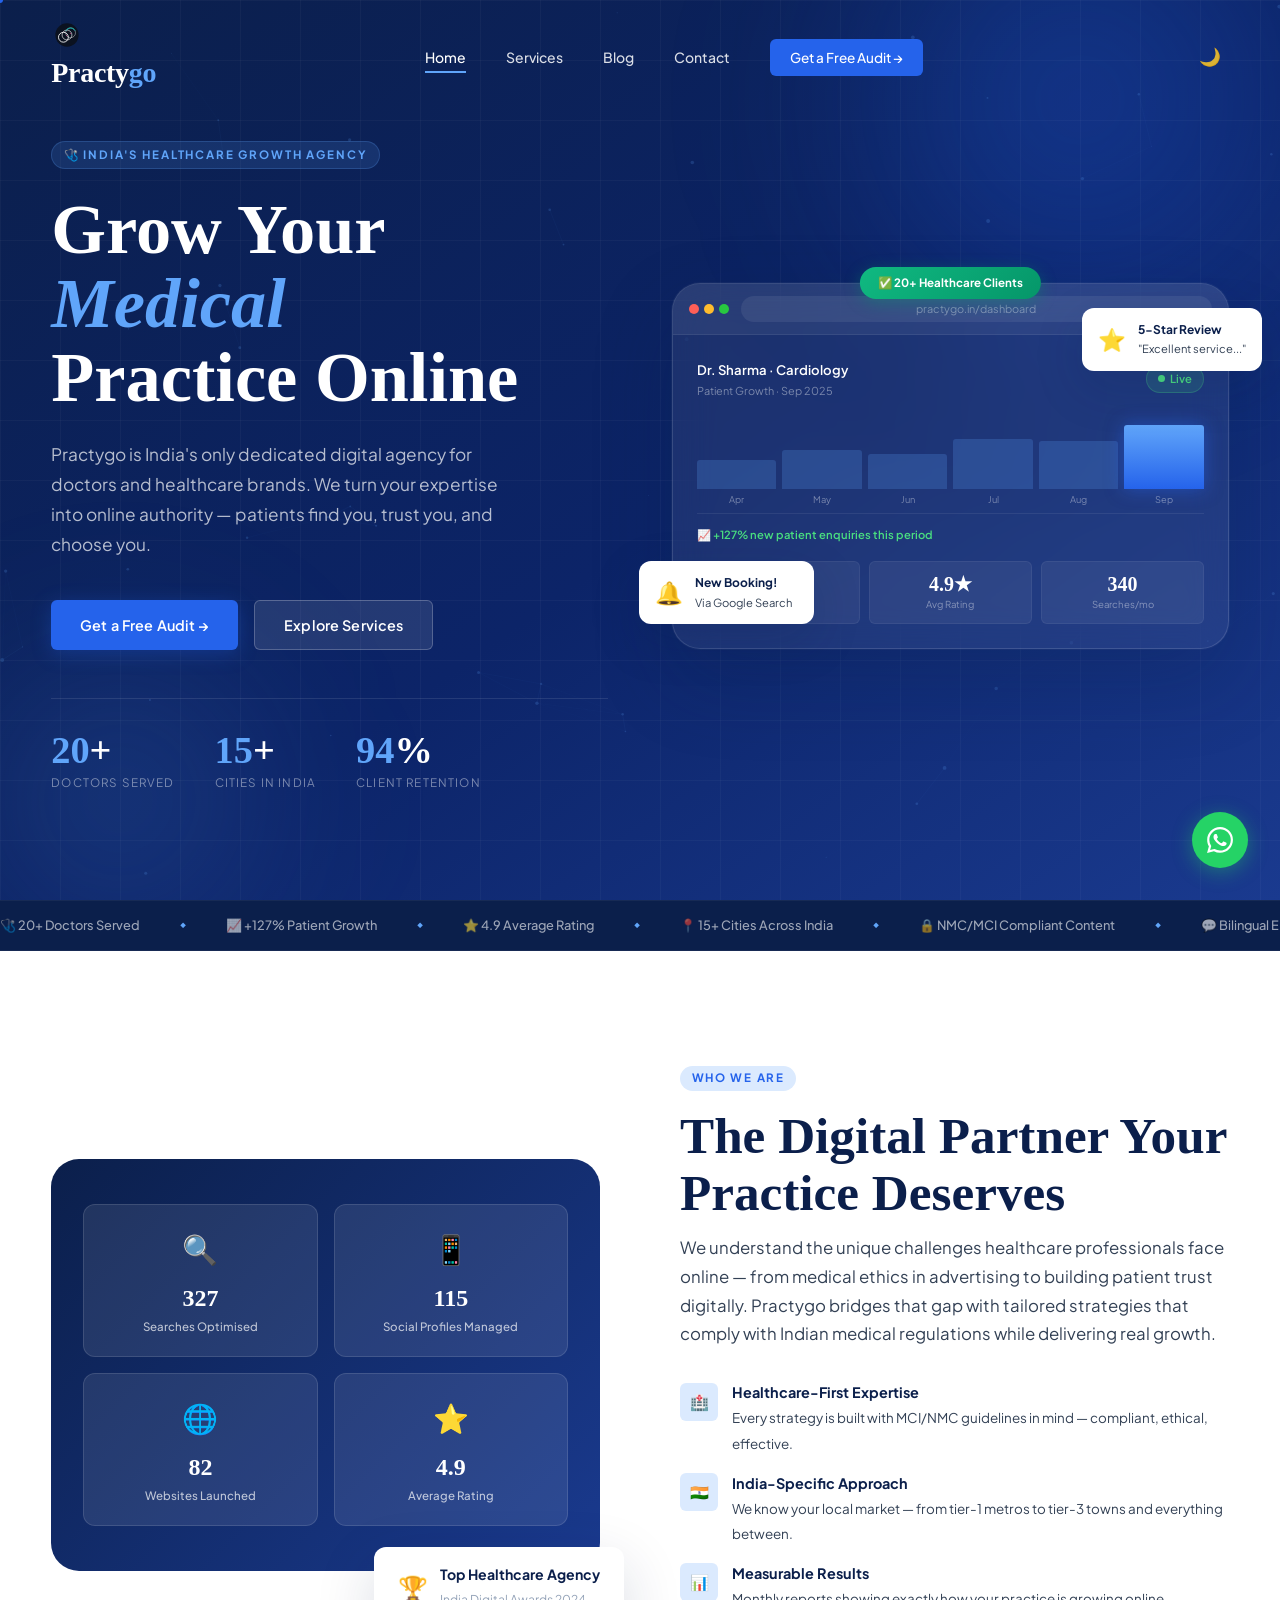
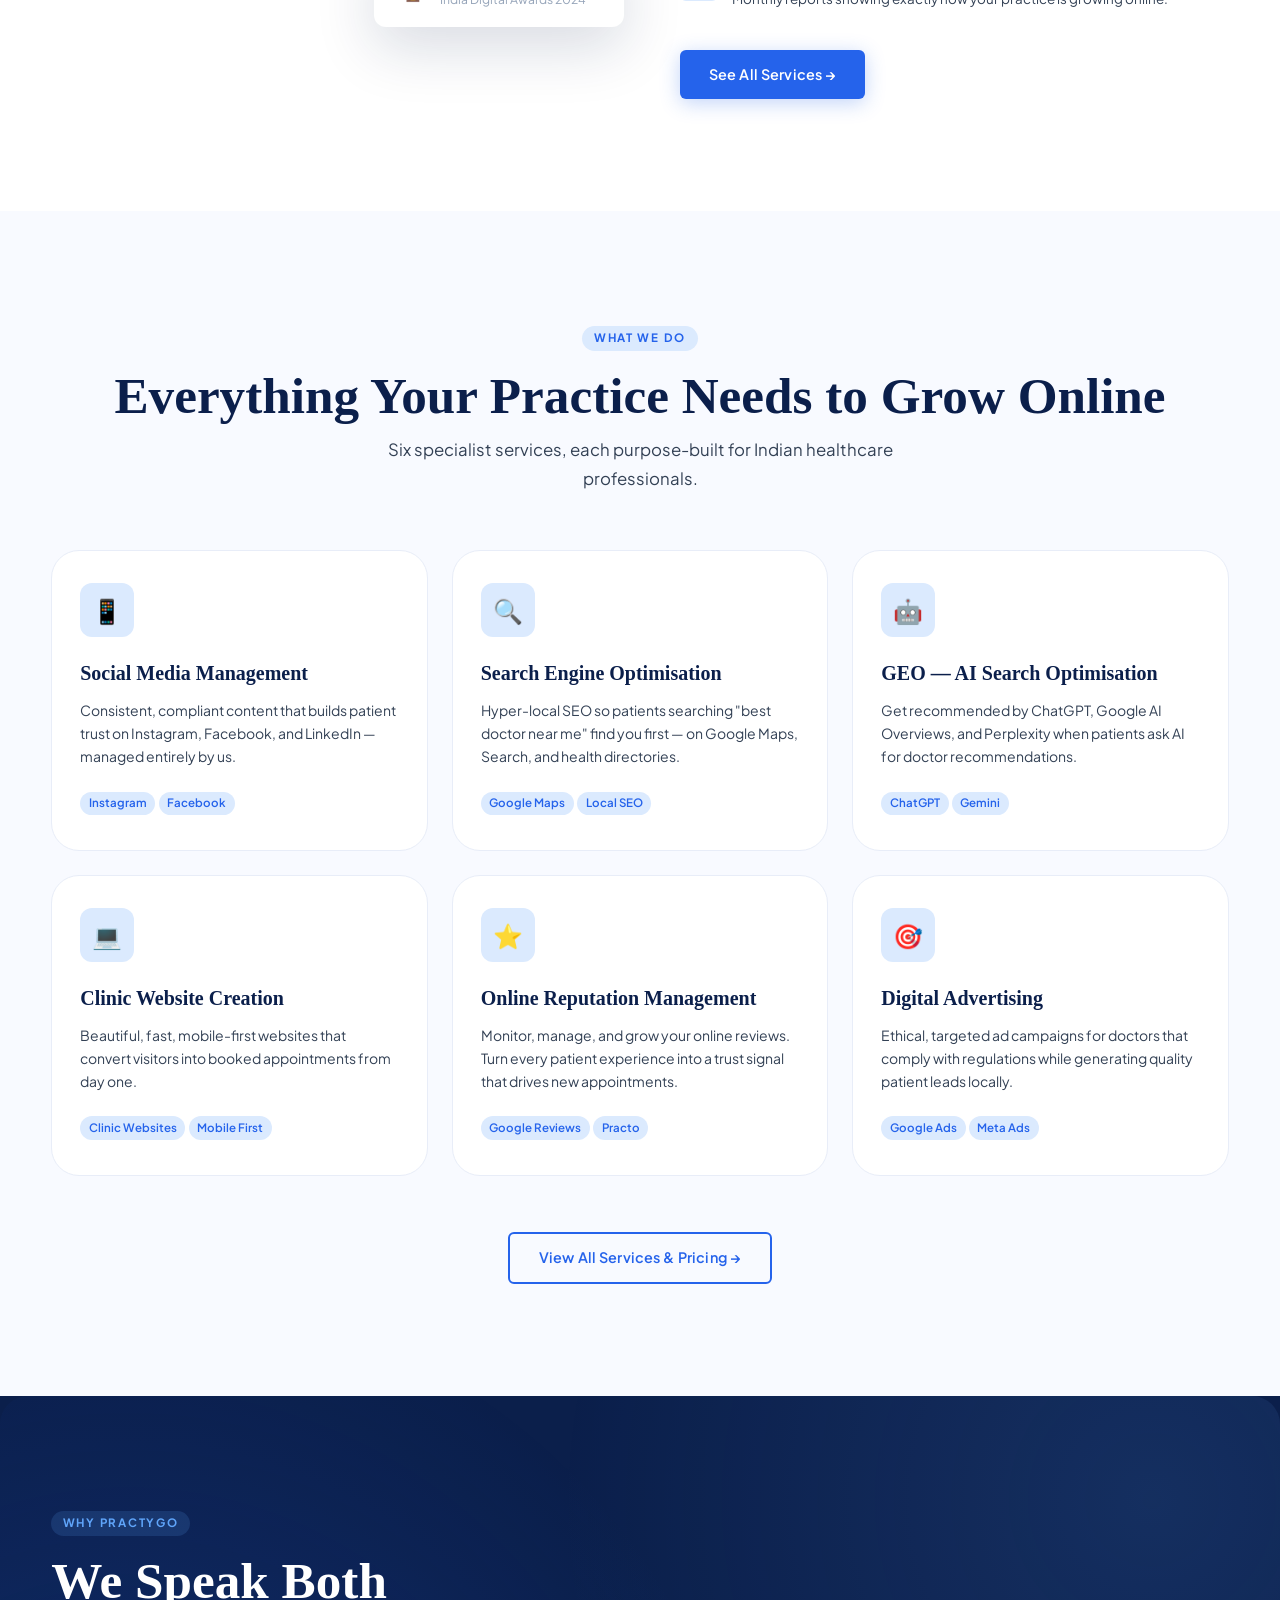
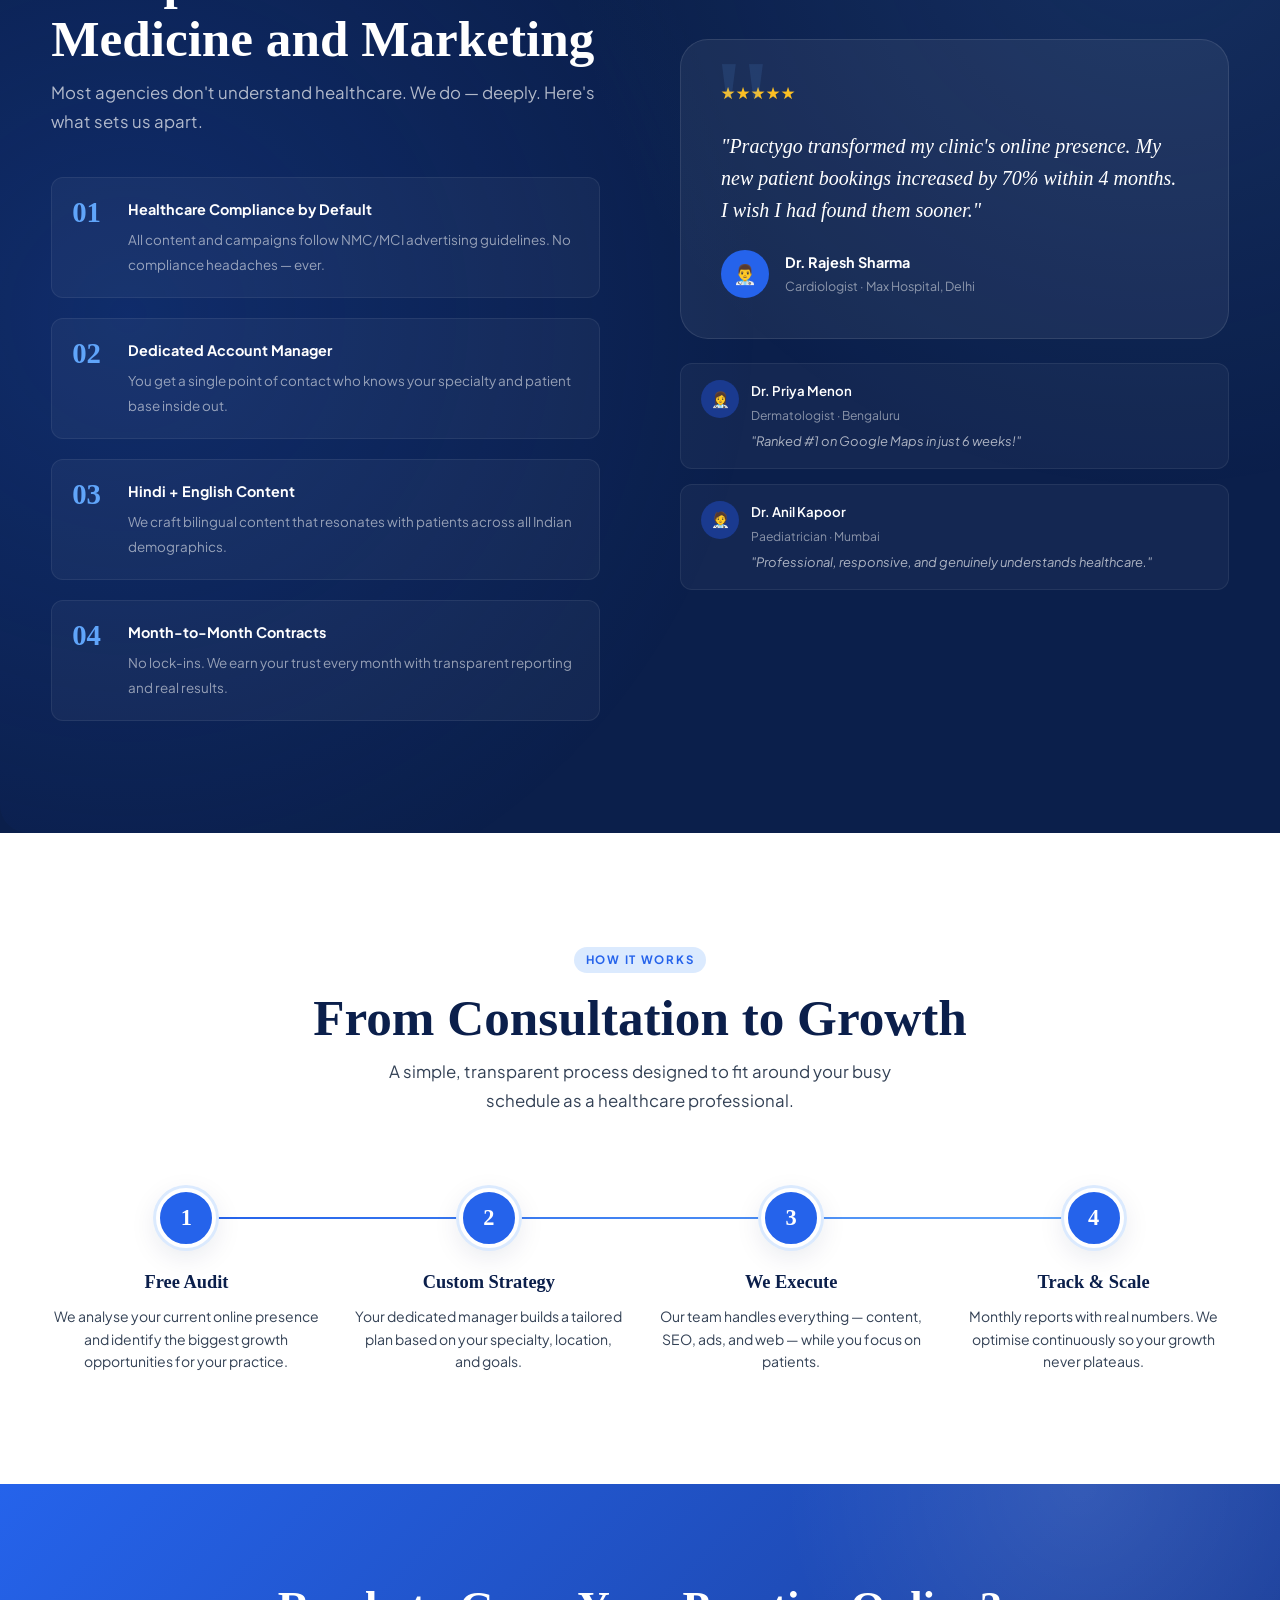
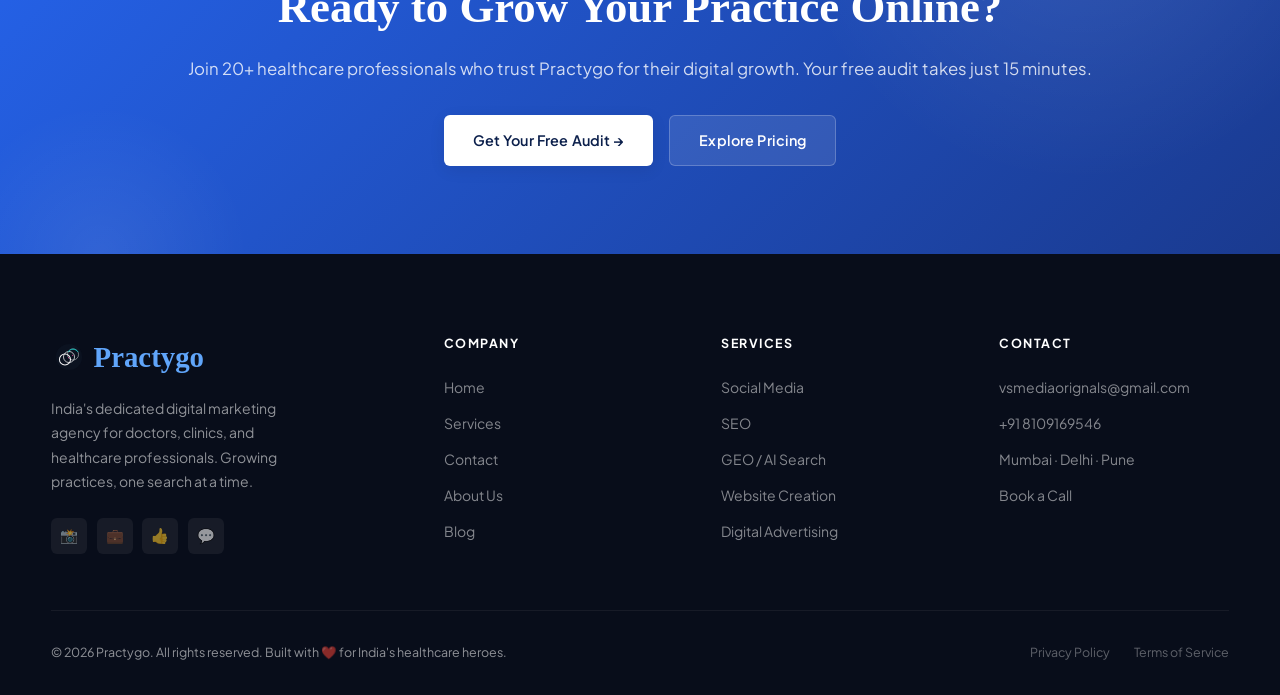
==== index.html @ 3c6d8942 "Update index.html" ====
<!DOCTYPE html>
<html lang="en">
<head>
  <meta charset="UTF-8"/>
  <meta name="viewport" content="width=device-width, initial-scale=1.0"/>
  <title>Practygo — Digital Growth for Healthcare Professionals</title>
  <meta name="description" content="Practygo helps doctors and healthcare professionals in India grow their online presence through SEO, social media, GEO, and website creation."/>
  <meta name="keywords" content="digital marketing for doctors India, healthcare SEO, medical practice online, doctor social media management, Practygo"/>
  <meta name="robots" content="index, follow"/>
  <link rel="canonical" href="https://practygo.in/"/>
  <meta property="og:type" content="website"/>
  <meta property="og:url" content="https://practygo.in/"/>
  <meta property="og:title" content="Practygo — Digital Growth for Healthcare Professionals"/>
  <meta property="og:description" content="India's dedicated digital agency for doctors & clinics. We help you rank on Google, grow on social media, and get more patients."/>
  <meta property="og:site_name" content="Practygo"/>
  <meta name="twitter:card" content="summary"/>
  <meta name="twitter:title" content="Practygo — Digital Growth for Healthcare Professionals"/>
  <meta name="twitter:description" content="India's dedicated digital agency for doctors & clinics. SEO, social media, websites & more."/>
  <script type="application/ld+json">{"@context":"https://schema.org","@type":"ProfessionalService","name":"Practygo","url":"https://practygo.in","description":"India's dedicated digital marketing agency for doctors, clinics, and healthcare professionals.","areaServed":"India","serviceType":"Digital Marketing for Healthcare","telephone":"+918109169546","email":"vsmediaorignals@gmail.com","address":{"@type":"PostalAddress","addressLocality":"Mumbai","addressRegion":"Maharashtra","addressCountry":"IN"}}</script>
  <link rel="preconnect" href="https://fonts.googleapis.com"/>
  <link rel="preconnect" href="https://fonts.gstatic.com" crossorigin/>
  <link rel="stylesheet" href="https://fonts.googleapis.com/css2?family=Cormorant+Garant:ital,wght@0,400;0,600;0,700;1,400;1,700&family=Plus+Jakarta+Sans:wght@300;400;500;600;700&display=swap"/>
  <link rel="stylesheet" href="styles.css"/>
  <link rel="icon" href="FaviconLogo.svg" type="image/svg+xml"/>
</head>
<body>

<!-- Custom cursor -->
<div class="cursor-dot" id="cursorDot"></div>
<div class="cursor-ring" id="cursorRing"></div>

<!-- WhatsApp FAB -->
<a href="https://wa.me/918109169546" class="wa-fab" target="_blank" rel="noopener" title="Chat on WhatsApp">
  <svg width="26" height="26" viewBox="0 0 24 24" fill="currentColor"><path d="M17.472 14.382c-.297-.149-1.758-.867-2.03-.967-.273-.099-.471-.148-.67.15-.197.297-.767.966-.94 1.164-.173.199-.347.223-.644.075-.297-.15-1.255-.463-2.39-1.475-.883-.788-1.48-1.761-1.653-2.059-.173-.297-.018-.458.13-.606.134-.133.298-.347.446-.52.149-.174.198-.298.298-.497.099-.198.05-.371-.025-.52-.075-.149-.669-1.612-.916-2.207-.242-.579-.487-.5-.669-.51-.173-.008-.371-.01-.57-.01-.198 0-.52.074-.792.372-.272.297-1.04 1.016-1.04 2.479 0 1.462 1.065 2.875 1.213 3.074.149.198 2.096 3.2 5.077 4.487.709.306 1.262.489 1.694.625.712.227 1.36.195 1.871.118.571-.085 1.758-.719 2.006-1.413.248-.694.248-1.289.173-1.413-.074-.124-.272-.198-.57-.347m-5.421 7.403h-.004a9.87 9.87 0 01-5.031-1.378l-.361-.214-3.741.982.998-3.648-.235-.374a9.86 9.86 0 01-1.51-5.26c.001-5.45 4.436-9.884 9.888-9.884 2.64 0 5.122 1.03 6.988 2.898a9.825 9.825 0 012.893 6.994c-.003 5.45-4.437 9.884-9.885 9.884m8.413-18.297A11.815 11.815 0 0012.05 0C5.495 0 .16 5.335.157 11.892c0 2.096.547 4.142 1.588 5.945L.057 24l6.305-1.654a11.882 11.882 0 005.683 1.448h.005c6.554 0 11.89-5.335 11.893-11.893a11.821 11.821 0 00-3.48-8.413z"/></svg>
</a>

<nav class="nav" id="nav">
  <div class="container nav-inner">
    <a href="index.html" class="logo">
    <img src="FaviconLogo.svg" alt="Practygo Logo" style="height:32px;width:32px;vertical-align:middle;margin-right:0.4rem;">
    Practy<span>go</span>
</a>
  </a>
    <div class="nav-links">
      <a href="index.html" class="active">Home</a>
      <a href="services.html">Services</a>
      <a href="blog.html">Blog</a>
      <a href="contact.html">Contact</a>
      <a href="contact.html" class="nav-cta">Get a Free Audit →</a>
    </div>
    <div style="display:flex;align-items:center;gap:.5rem">
      <button class="theme-toggle" id="themeToggle" title="Toggle dark mode">🌙</button>
      <button class="hamburger" aria-label="Open menu"><span></span><span></span><span></span></button>
    </div>
  </div>
</nav>

<div class="mobile-nav">
  <button class="mobile-close">✕</button>
  <a href="index.html">Home</a>
  <a href="services.html">Services</a>
  <a href="blog.html">Blog</a>
  <a href="contact.html">Contact</a>
  <a href="contact.html" class="btn btn-primary" style="font-size:1rem;margin-top:1rem">Get a Free Audit</a>
</div>

<!-- HERO -->
<section class="hero" id="hero">
  <div class="hero-orb hero-orb-1"></div>
  <div class="hero-orb hero-orb-2"></div>
  <div class="hero-grid"></div>
  <canvas class="hero-canvas" id="heroCanvas"></canvas>
  <div class="container">
    <div class="hero-inner">
      <div class="hero-content">
        <span class="hero-label">🩺 India's Healthcare Growth Agency</span>
        <h1>Grow Your<br><em class="word-cycle" id="wordCycle">Medical</em><br>Practice Online</h1>
        <p class="hero-desc">Practygo is India's only dedicated digital agency for doctors and healthcare brands. We turn your expertise into online authority — patients find you, trust you, and choose you.</p>
        <div class="hero-actions">
          <a href="contact.html" class="btn btn-primary magnetic-btn">Get a Free Audit →</a>
          <a href="services.html" class="btn btn-ghost">Explore Services</a>
        </div>
        <div class="hero-stats">
          <div class="stat-item">
            <div class="stat-num"><span data-target="20">0</span>+</div>
            <div class="stat-label">Doctors Served</div>
          </div>
          <div class="stat-item">
            <div class="stat-num"><span data-target="15">0</span>+</div>
            <div class="stat-label">Cities in India</div>
          </div>
          <div class="stat-item">
            <div class="stat-num"><span data-target="94">0</span>%</div>
            <div class="stat-label">Client Retention</div>
          </div>
        </div>
      </div>

      <div class="hero-visual">
        <div class="hero-badge">✅ 20+ Healthcare Clients</div>
        <div class="dash-wrap">
          <div class="dash-chrome">
            <div class="dash-dots"><span></span><span></span><span></span></div>
            <div class="dash-addr">practygo.in/dashboard</div>
          </div>
          <div class="dash-body">
            <div class="dash-header-row">
              <div>
                <div class="dash-clinic">Dr. Sharma · Cardiology</div>
                <div class="dash-period">Patient Growth · Sep 2025</div>
              </div>
              <div class="live-pill"><span class="pulse-dot"></span> Live</div>
            </div>
            <div class="bar-chart-wrap">
              <div class="bar-chart">
                <div class="bar" style="--h:42%"><span>Apr</span></div>
                <div class="bar" style="--h:55%"><span>May</span></div>
                <div class="bar" style="--h:50%"><span>Jun</span></div>
                <div class="bar" style="--h:72%"><span>Jul</span></div>
                <div class="bar" style="--h:68%"><span>Aug</span></div>
                <div class="bar bar-hi" style="--h:91%"><span>Sep</span></div>
              </div>
            </div>
            <div class="chart-tag">📈 +127% new patient enquiries this period</div>
            <div class="dash-kpi-row">
              <div class="kpi"><div class="kpi-val">#1</div><div class="kpi-lbl">Google Maps</div></div>
              <div class="kpi"><div class="kpi-val">4.9★</div><div class="kpi-lbl">Avg Rating</div></div>
              <div class="kpi"><div class="kpi-val">340</div><div class="kpi-lbl">Searches/mo</div></div>
            </div>
          </div>
        </div>
        <div class="fl-card fl-a">
          <div class="fl-icon">🔔</div>
          <div><strong>New Booking!</strong><span>Via Google Search</span></div>
        </div>
        <div class="fl-card fl-b">
          <div class="fl-icon">⭐</div>
          <div><strong>5-Star Review</strong><span>"Excellent service..."</span></div>
        </div>
      </div>
    </div>
  </div>
</section>

<!-- MARQUEE STRIP -->
<div class="marquee-wrap">
  <div class="marquee-track">
    <span>🩺 20+ Doctors Served</span><span class="mdot">◆</span>
    <span>📈 +127% Patient Growth</span><span class="mdot">◆</span>
    <span>⭐ 4.9 Average Rating</span><span class="mdot">◆</span>
    <span>📍 15+ Cities Across India</span><span class="mdot">◆</span>
    <span>🔒 NMC/MCI Compliant Content</span><span class="mdot">◆</span>
    <span>💬 Bilingual EN + हिंदी</span><span class="mdot">◆</span>
    <span>📅 Month-to-Month Plans</span><span class="mdot">◆</span>
    <!-- duplicate for seamless loop -->
    <span>🩺 20+ Doctors Served</span><span class="mdot">◆</span>
    <span>📈 +127% Patient Growth</span><span class="mdot">◆</span>
    <span>⭐ 4.9 Average Rating</span><span class="mdot">◆</span>
    <span>📍 15+ Cities Across India</span><span class="mdot">◆</span>
    <span>🔒 NMC/MCI Compliant Content</span><span class="mdot">◆</span>
    <span>💬 Bilingual EN + हिंदी</span><span class="mdot">◆</span>
    <span>📅 Month-to-Month Plans</span><span class="mdot">◆</span>
  </div>
</div>

<!-- ABOUT -->
<section class="about-strip">
  <div class="container">
    <div class="about-strip-inner">
      <div class="about-visual reveal">
        <div class="about-img-wrap">
          <div class="about-img-placeholder">
            <div class="about-mini-card"><div class="icon">🔍</div><strong data-target="340">0</strong><p>Searches Optimised</p></div>
            <div class="about-mini-card"><div class="icon">📱</div><strong data-target="120">0</strong><p>Social Profiles Managed</p></div>
            <div class="about-mini-card"><div class="icon">🌐</div><strong data-target="85">0</strong><p>Websites Launched</p></div>
            <div class="about-mini-card"><div class="icon">⭐</div><strong>4.9</strong><p>Average Rating</p></div>
          </div>
        </div>
        <div class="about-badge">
          <div class="about-badge-icon">🏆</div>
          <div class="about-badge-text">
            <strong>Top Healthcare Agency</strong>
            <span>India Digital Awards 2024</span>
          </div>
        </div>
      </div>
      <div class="about-content reveal">
        <span class="section-label">Who We Are</span>
        <h2 class="section-title">The Digital Partner Your Practice Deserves</h2>
        <p class="section-sub">We understand the unique challenges healthcare professionals face online — from medical ethics in advertising to building patient trust digitally. Practygo bridges that gap with tailored strategies that comply with Indian medical regulations while delivering real growth.</p>
        <div class="about-features">
          <div class="about-feature">
            <div class="about-feature-icon">🏥</div>
            <div class="about-feature-text"><strong>Healthcare-First Expertise</strong><span>Every strategy is built with MCI/NMC guidelines in mind — compliant, ethical, effective.</span></div>
          </div>
          <div class="about-feature">
            <div class="about-feature-icon">🇮🇳</div>
            <div class="about-feature-text"><strong>India-Specific Approach</strong><span>We know your local market — from tier-1 metros to tier-3 towns and everything between.</span></div>
          </div>
          <div class="about-feature">
            <div class="about-feature-icon">📊</div>
            <div class="about-feature-text"><strong>Measurable Results</strong><span>Monthly reports showing exactly how your practice is growing online.</span></div>
          </div>
        </div>
        <div style="margin-top:2.5rem"><a href="services.html" class="btn btn-primary magnetic-btn">See All Services →</a></div>
      </div>
    </div>
  </div>
</section>

<!-- SERVICES -->
<section class="services-section">
  <div class="container">
    <div class="services-header reveal">
      <span class="section-label">What We Do</span>
      <h2 class="section-title">Everything Your Practice Needs to Grow Online</h2>
      <p class="section-sub">Six specialist services, each purpose-built for Indian healthcare professionals.</p>
    </div>
    <div class="services-grid">
      <div class="service-card reveal" data-tilt>
        <div class="service-icon">📱</div>
        <h3>Social Media Management</h3>
        <p>Consistent, compliant content that builds patient trust on Instagram, Facebook, and LinkedIn — managed entirely by us.</p>
        <div><span class="service-tag">Instagram</span><span class="service-tag">Facebook</span></div>
      </div>
      <div class="service-card reveal" data-tilt>
        <div class="service-icon">🔍</div>
        <h3>Search Engine Optimisation</h3>
        <p>Hyper-local SEO so patients searching "best doctor near me" find you first — on Google Maps, Search, and health directories.</p>
        <div><span class="service-tag">Google Maps</span><span class="service-tag">Local SEO</span></div>
      </div>
      <div class="service-card reveal" data-tilt>
        <div class="service-icon">🤖</div>
        <h3>GEO — AI Search Optimisation</h3>
        <p>Get recommended by ChatGPT, Google AI Overviews, and Perplexity when patients ask AI for doctor recommendations.</p>
        <div><span class="service-tag">ChatGPT</span><span class="service-tag">Gemini</span></div>
      </div>
      <div class="service-card reveal" data-tilt>
        <div class="service-icon">💻</div>
        <h3>Clinic Website Creation</h3>
        <p>Beautiful, fast, mobile-first websites that convert visitors into booked appointments from day one.</p>
        <div><span class="service-tag">Clinic Websites</span><span class="service-tag">Mobile First</span></div>
      </div>
      <div class="service-card reveal" data-tilt>
        <div class="service-icon">⭐</div>
        <h3>Online Reputation Management</h3>
        <p>Monitor, manage, and grow your online reviews. Turn every patient experience into a trust signal that drives new appointments.</p>
        <div><span class="service-tag">Google Reviews</span><span class="service-tag">Practo</span></div>
      </div>
      <div class="service-card reveal" data-tilt>
        <div class="service-icon">🎯</div>
        <h3>Digital Advertising</h3>
        <p>Ethical, targeted ad campaigns for doctors that comply with regulations while generating quality patient leads locally.</p>
        <div><span class="service-tag">Google Ads</span><span class="service-tag">Meta Ads</span></div>
      </div>
    </div>
    <div style="text-align:center;margin-top:3.5rem" class="reveal">
      <a href="services.html" class="btn btn-outline">View All Services &amp; Pricing →</a>
    </div>
  </div>
</section>

<!-- WHY US -->
<section class="why-section">
  <div class="container">
    <div class="why-inner">
      <div class="why-content reveal">
        <span class="section-label">Why Practygo</span>
        <h2 class="section-title">We Speak Both Medicine and Marketing</h2>
        <p class="section-sub">Most agencies don't understand healthcare. We do — deeply. Here's what sets us apart.</p>
        <div class="why-reasons">
          <div class="why-reason">
            <div class="why-reason-num">01</div>
            <div class="why-reason-text"><strong>Healthcare Compliance by Default</strong><span>All content and campaigns follow NMC/MCI advertising guidelines. No compliance headaches — ever.</span></div>
          </div>
          <div class="why-reason">
            <div class="why-reason-num">02</div>
            <div class="why-reason-text"><strong>Dedicated Account Manager</strong><span>You get a single point of contact who knows your specialty and patient base inside out.</span></div>
          </div>
          <div class="why-reason">
            <div class="why-reason-num">03</div>
            <div class="why-reason-text"><strong>Hindi + English Content</strong><span>We craft bilingual content that resonates with patients across all Indian demographics.</span></div>
          </div>
          <div class="why-reason">
            <div class="why-reason-num">04</div>
            <div class="why-reason-text"><strong>Month-to-Month Contracts</strong><span>No lock-ins. We earn your trust every month with transparent reporting and real results.</span></div>
          </div>
        </div>
      </div>
      <div class="reveal">
        <div class="testimonial-card">
          <div class="testimonial-stars">★★★★★</div>
          <p class="testimonial-quote">"Practygo transformed my clinic's online presence. My new patient bookings increased by 70% within 4 months. I wish I had found them sooner."</p>
          <div class="testimonial-author">
            <div class="testimonial-avatar">👨‍⚕️</div>
            <div>
              <div class="testimonial-name">Dr. Rajesh Sharma</div>
              <div class="testimonial-role">Cardiologist · Max Hospital, Delhi</div>
            </div>
          </div>
        </div>
        <div class="testimonial-mini-list">
          <div class="tcard-mini">
            <div class="tcard-mini-avatar">👩‍⚕️</div>
            <div class="tcard-mini-text"><strong>Dr. Priya Menon</strong><span>Dermatologist · Bengaluru</span><p>"Ranked #1 on Google Maps in just 6 weeks!"</p></div>
          </div>
          <div class="tcard-mini">
            <div class="tcard-mini-avatar">🧑‍⚕️</div>
            <div class="tcard-mini-text"><strong>Dr. Anil Kapoor</strong><span>Paediatrician · Mumbai</span><p>"Professional, responsive, and genuinely understands healthcare."</p></div>
          </div>
        </div>
      </div>
    </div>
  </div>
</section>

<!-- PROCESS -->
<section class="process-section">
  <div class="container">
    <div class="process-header reveal">
      <span class="section-label">How It Works</span>
      <h2 class="section-title">From Consultation to Growth</h2>
      <p class="section-sub">A simple, transparent process designed to fit around your busy schedule as a healthcare professional.</p>
    </div>
    <div class="process-steps" id="processSteps">
      <div class="process-connector" id="processConnector"></div>
      <div class="process-step reveal">
        <div class="step-number">1</div>
        <h3>Free Audit</h3>
        <p>We analyse your current online presence and identify the biggest growth opportunities for your practice.</p>
      </div>
      <div class="process-step reveal">
        <div class="step-number">2</div>
        <h3>Custom Strategy</h3>
        <p>Your dedicated manager builds a tailored plan based on your specialty, location, and goals.</p>
      </div>
      <div class="process-step reveal">
        <div class="step-number">3</div>
        <h3>We Execute</h3>
        <p>Our team handles everything — content, SEO, ads, and web — while you focus on patients.</p>
      </div>
      <div class="process-step reveal">
        <div class="step-number">4</div>
        <h3>Track &amp; Scale</h3>
        <p>Monthly reports with real numbers. We optimise continuously so your growth never plateaus.</p>
      </div>
    </div>
  </div>
</section>

<!-- CTA -->
<section class="cta-band">
  <div class="container">
    <div class="reveal">
      <h2>Ready to Grow Your Practice Online?</h2>
      <p>Join 20+ healthcare professionals who trust Practygo for their digital growth. Your free audit takes just 15 minutes.</p>
      <div class="cta-band-actions">
        <a href="contact.html" class="btn btn-white magnetic-btn">Get Your Free Audit →</a>
        <a href="services.html" class="btn btn-ghost">Explore Pricing</a>
      </div>
    </div>
  </div>
</section>

<!-- FOOTER -->
<footer>
  <div class="container">
    <div class="footer-top">
      <div class="footer-brand">
        <div class="logo-foot" style="display:flex;align-items:center;gap:0.4rem;">
        <img src="FaviconLogo.svg" alt="Practygo Logo" style="height:36px;width:36px;">
        <span>Practy<span>go</span></span>
        </div>
        <p>India's dedicated digital marketing agency for doctors, clinics, and healthcare professionals. Growing practices, one search at a time.</p>
        <div class="footer-brand-social">
          <a href="#" class="footer-social-btn">📸</a>
          <a href="#" class="footer-social-btn">💼</a>
          <a href="#" class="footer-social-btn">👍</a>
          <a href="#" class="footer-social-btn">💬</a>
        </div>
      </div>
      <div class="footer-col">
        <h4>Company</h4>
        <ul>
          <li><a href="index.html">Home</a></li>
          <li><a href="services.html">Services</a></li>
          <li><a href="contact.html">Contact</a></li>
          <li><a href="#">About Us</a></li>
          <li><a href="#">Blog</a></li>
        </ul>
      </div>
      <div class="footer-col">
        <h4>Services</h4>
        <ul>
          <li><a href="services.html">Social Media</a></li>
          <li><a href="services.html">SEO</a></li>
          <li><a href="services.html">GEO / AI Search</a></li>
          <li><a href="services.html">Website Creation</a></li>
          <li><a href="services.html">Digital Advertising</a></li>
        </ul>
      </div>
      <div class="footer-col">
        <h4>Contact</h4>
        <ul>
          <li><a href="mailto:vsmediaorignals@gmail.com">vsmediaorignals@gmail.com</a></li>
          <li><a href="tel:+918109169546">+91 8109169546</a></li>
          <li><a href="#">Mumbai · Delhi · Pune</a></li>
          <li><a href="contact.html">Book a Call</a></li>
        </ul>
      </div>
    </div>
    <div class="footer-bottom">
      <p>© 2026 Practygo. All rights reserved. Built with ❤️ for India's healthcare heroes.</p>
      <div class="footer-legal">
        <a href="#">Privacy Policy</a>
        <a href="#">Terms of Service</a>
      </div>
    </div>
  </div>
</footer>

<script src="script.js"></script>
</body>
</html>
---- styles.css ----
@import url('https://fonts.googleapis.com/css2?family=Cormorant+Garant:ital,wght@0,400;0,600;0,700;1,400;1,700&family=Plus+Jakarta+Sans:wght@300;400;500;600;700&display=swap');

/* ═══════════════════════════════════════════════════
   PRACTYGO v2.0 — Enhanced Design System
   ═══════════════════════════════════════════════════ */

:root {
  --blue-deep:   #0b1f4b;
  --blue-mid:    #1a3a8f;
  --blue-bright: #2563eb;
  --blue-light:  #dbeafe;
  --blue-accent: #60a5fa;
  --white:       #ffffff;
  --off-white:   #f8faff;
  --gray-light:  #e8edf8;
  --gray-mid:    #94a3b8;
  --black:       #080d1a;
  --text-dark:   #0f172a;
  --text-body:   #334155;
  --font-display:'Cormorant Garant', serif;
  --font-body:   'Plus Jakarta Sans', sans-serif;
  --r-sm: 6px; --r-md: 12px; --r-lg: 20px; --r-xl: 28px;
  --radius-sm: var(--r-sm); --radius-md: var(--r-md); --radius-lg: var(--r-lg);
  --shadow-sm:  0 2px 8px rgba(11,31,75,.06);
  --shadow-md:  0 8px 28px rgba(11,31,75,.10);
  --shadow-lg:  0 20px 60px rgba(11,31,75,.16);
  --shadow-xl:  0 32px 80px rgba(11,31,75,.22);
  --glow-blue:  0 0 40px rgba(37,99,235,.28);
  --transition: .3s cubic-bezier(.4,0,.2,1);
  --spring:     .5s cubic-bezier(.34,1.56,.64,1);
  --ease-out:   .45s cubic-bezier(.16,1,.3,1);
}

/* ── Reset ── */
*, *::before, *::after { box-sizing: border-box; margin: 0; padding: 0; }
html { scroll-behavior: smooth; }
body {
  font-family: var(--font-body);
  color: var(--text-dark);
  background: var(--white);
  line-height: 1.6;
  overflow-x: hidden;
  cursor: none;
}
@media (pointer: coarse) { body { cursor: auto; } }
img { max-width: 100%; display: block; }
a { text-decoration: none; color: inherit; }
ul { list-style: none; }
::-webkit-scrollbar { width: 5px; }
::-webkit-scrollbar-track { background: var(--off-white); }
::-webkit-scrollbar-thumb { background: var(--blue-mid); border-radius: 3px; }

/* ── Custom Cursor ── */
.cursor-dot, .cursor-ring {
  position: fixed;
  border-radius: 50%;
  pointer-events: none;
  z-index: 10000;
  transform: translate(-50%, -50%);
  will-change: transform;
}
.cursor-dot {
  width: 6px; height: 6px;
  background: var(--blue-bright);
  transition: width .2s, height .2s, background .2s, opacity .2s;
}
.cursor-ring {
  width: 30px; height: 30px;
  border: 1.5px solid rgba(37,99,235,.45);
  transition: width .35s var(--ease-out), height .35s var(--ease-out), border-color .3s, opacity .3s;
}
.cursor-expanded .cursor-dot { width: 10px; height: 10px; background: var(--blue-accent); }
.cursor-expanded .cursor-ring { width: 52px; height: 52px; border-color: rgba(96,165,250,.35); }
@media (pointer: coarse) { .cursor-dot, .cursor-ring { display: none; } }

/* ── Utility ── */
.container { width: min(1200px, 92vw); margin: 0 auto; }
.section-label {
  display: inline-block;
  font-size: .72rem;
  font-weight: 700;
  letter-spacing: .15em;
  text-transform: uppercase;
  color: var(--blue-bright);
  background: var(--blue-light);
  padding: .3em 1em;
  border-radius: 100px;
  margin-bottom: 1rem;
}
.section-title {
  font-family: var(--font-display);
  font-size: clamp(2rem, 4vw, 3.2rem);
  font-weight: 700;
  line-height: 1.12;
  color: var(--blue-deep);
}
.section-sub {
  font-size: 1.05rem;
  color: var(--text-body);
  max-width: 560px;
  margin-top: .75rem;
  line-height: 1.72;
}

/* ── WhatsApp FAB ── */
.wa-fab {
  position: fixed;
  bottom: 2rem; right: 2rem;
  width: 56px; height: 56px;
  background: #25d366;
  color: white;
  border-radius: 50%;
  display: flex; align-items: center; justify-content: center;
  z-index: 500;
  box-shadow: 0 4px 20px rgba(37,211,102,.4);
  transition: var(--spring);
  animation: waPulse 3.5s ease-in-out infinite;
}
.wa-fab:hover { transform: scale(1.12); box-shadow: 0 8px 30px rgba(37,211,102,.55); }
@keyframes waPulse {
  0%, 100% { box-shadow: 0 4px 20px rgba(37,211,102,.4); }
  50% { box-shadow: 0 4px 20px rgba(37,211,102,.4), 0 0 0 10px rgba(37,211,102,.08); }
}

/* ── Buttons ── */
.btn {
  display: inline-flex; align-items: center; gap: .5rem;
  font-family: var(--font-body); font-size: .9rem; font-weight: 600;
  padding: .8rem 1.8rem; border-radius: var(--r-sm);
  border: none; cursor: none; transition: var(--transition);
  position: relative; overflow: hidden; letter-spacing: .01em;
}
.btn-primary {
  background: var(--blue-bright); color: var(--white);
  box-shadow: 0 4px 20px rgba(37,99,235,.28);
}
.btn-primary::before {
  content: '';
  position: absolute; top: -50%; left: -100%;
  width: 50%; height: 200%;
  background: linear-gradient(90deg, transparent, rgba(255,255,255,.18), transparent);
  transform: skewX(-20deg);
  animation: btnShimmer 3.5s ease-in-out infinite;
}
.btn-primary:hover { background: var(--blue-mid); box-shadow: 0 8px 32px rgba(37,99,235,.45); transform: translateY(-2px); }
.btn-outline { background: transparent; color: var(--blue-bright); border: 2px solid var(--blue-bright); }
.btn-outline:hover { background: var(--blue-bright); color: var(--white); transform: translateY(-2px); }
.btn-white { background: var(--white); color: var(--blue-deep); box-shadow: 0 4px 16px rgba(0,0,0,.08); }
.btn-white:hover { background: var(--blue-light); transform: translateY(-2px); }
.btn-ghost { background: rgba(255,255,255,.1); color: var(--white); border: 1px solid rgba(255,255,255,.22); }
.btn-ghost:hover { background: rgba(255,255,255,.2); transform: translateY(-2px); }
@keyframes btnShimmer { 0% { left: -100%; } 60%, 100% { left: 200%; } }

/* ── NAV ── */
.nav {
  position: fixed; top: 0; left: 0; right: 0; z-index: 1000;
  padding: 1.2rem 0;
  transition: background var(--transition), box-shadow var(--transition), padding var(--transition);
}
.nav.scrolled {
  background: rgba(255,255,255,.97); box-shadow: var(--shadow-sm);
  padding: .75rem 0; backdrop-filter: blur(16px);
}
.nav-inner { display: flex; align-items: center; justify-content: space-between; }
.logo {
  font-family: var(--font-display); font-size: 1.75rem; font-weight: 700;
  color: var(--white); transition: color var(--transition); letter-spacing: -.01em;
}
.logo span { color: var(--blue-accent); }
.nav.scrolled .logo { color: var(--blue-deep); }
.nav-links { display: flex; align-items: center; gap: 2.5rem; }
.nav-links a {
  font-size: .875rem; font-weight: 500;
  color: rgba(255,255,255,.85); transition: color var(--transition); position: relative;
}
.nav-links a::after {
  content: ''; position: absolute; bottom: -4px; left: 0;
  width: 0; height: 2px; background: var(--blue-accent); transition: width var(--transition);
}
.nav-links a:hover::after, .nav-links a.active::after { width: 100%; }
.nav-links a:hover, .nav-links a.active { color: var(--white); }
.nav.scrolled .nav-links a { color: var(--text-body); }
.nav.scrolled .nav-links a:hover, .nav.scrolled .nav-links a.active { color: var(--blue-bright); }
.nav-cta {
  font-size: .85rem !important; background: var(--blue-bright);
  color: var(--white) !important; padding: .5rem 1.25rem; border-radius: var(--r-sm);
  transition: background var(--transition), transform var(--transition) !important;
}
.nav-cta::after { display: none !important; }
.nav-cta:hover { background: var(--blue-mid) !important; transform: translateY(-1px); }
.hamburger {
  display: none; flex-direction: column; gap: 5px;
  background: none; border: none; cursor: pointer; padding: 4px; z-index: 1002;
}
.hamburger span {
  display: block; width: 22px; height: 2px;
  background: var(--white); border-radius: 2px; transition: var(--transition);
}
.nav.scrolled .hamburger span { background: var(--blue-deep); }
.hamburger.open span:nth-child(1) { transform: rotate(45deg) translate(5px,5px); }
.hamburger.open span:nth-child(2) { opacity: 0; }
.hamburger.open span:nth-child(3) { transform: rotate(-45deg) translate(5px,-5px); }
.mobile-nav {
  display: none; position: fixed; inset: 0;
  background: var(--blue-deep); z-index: 1001;
  flex-direction: column; align-items: center; justify-content: center; gap: 2.5rem;
}
.mobile-nav.open { display: flex; }
.mobile-nav a {
  font-family: var(--font-display); font-size: 2.5rem; font-weight: 700;
  color: var(--white); opacity: 0; transform: translateY(20px); animation: fadeUp .4s forwards;
}
.mobile-nav a:nth-child(2) { animation-delay: .05s; }
.mobile-nav a:nth-child(3) { animation-delay: .1s; }
.mobile-nav a:nth-child(4) { animation-delay: .15s; }
.mobile-nav a:hover { color: var(--blue-accent); }
.mobile-close { position: absolute; top: 1.5rem; right: 1.5rem; font-size: 2rem; color: var(--white); background: none; border: none; cursor: pointer; }

/* ── PAGE HERO ── */
.page-hero {
  background: linear-gradient(135deg, var(--blue-deep) 0%, var(--blue-mid) 100%);
  padding: 9rem 0 5rem; position: relative; overflow: hidden;
}
.page-hero::before {
  content: ''; position: absolute; inset: 0; border-radius: var(--r-xl); overflow: hidden;
  background: radial-gradient(circle at 20% 50%, rgba(37,99,235,.18) 0%, transparent 50%),
              radial-gradient(circle at 80% 20%, rgba(96,165,250,.1) 0%, transparent 40%),
              url("data:image/svg+xml,%3Csvg width='60' height='60' viewBox='0 0 60 60' xmlns='http://www.w3.org/2000/svg'%3E%3Cg fill='none'%3E%3Cg fill='%23ffffff' fill-opacity='0.03'%3E%3Cpath d='M36 34v-4h-2v4h-4v2h4v4h2v-4h4v-2h-4zm0-30V0h-2v4h-4v2h4v4h2V6h4V4h-4zM6 34v-4H4v4H0v2h4v4h2v-4h4v-2H6zM6 4V0H4v4H0v2h4v4h2V6h4V4H6z'/%3E%3C/g%3E%3C/g%3E%3C/svg%3E");
}
.page-hero .container { position: relative; z-index: 1; }
.page-hero-label { color: var(--blue-accent); background: rgba(96,165,250,.15); }
.page-hero h1 {
  font-family: var(--font-display); font-size: clamp(2.5rem,5vw,4rem); font-weight: 700;
  color: var(--white); line-height: 1.08; margin: .5rem 0 1rem;
  opacity: 0; animation: fadeUp .6s .3s forwards;
}
.page-hero p {
  font-size: 1.1rem; color: rgba(255,255,255,.75); max-width: 540px;
  opacity: 0; animation: fadeUp .6s .5s forwards;
}

/* ── HOME HERO ── */
.hero {
  min-height: 100vh;
  background: linear-gradient(145deg, var(--blue-deep) 0%, #0c2468 55%, var(--blue-mid) 100%);
  display: flex; align-items: center; position: relative; overflow: hidden;
}
.hero-canvas { position: absolute; inset: 0; width: 100%; height: 100%; opacity: .35; }
.hero-orb {
  position: absolute; border-radius: 50%;
  filter: blur(80px); pointer-events: none;
}
.hero-orb-1 {
  width: 600px; height: 600px;
  background: radial-gradient(circle, rgba(37,99,235,.35) 0%, transparent 70%);
  top: -200px; right: -100px;
  animation: orbFloat1 9s ease-in-out infinite;
}
.hero-orb-2 {
  width: 400px; height: 400px;
  background: radial-gradient(circle, rgba(96,165,250,.2) 0%, transparent 70%);
  bottom: -100px; left: -80px;
  animation: orbFloat2 11s ease-in-out infinite;
}
.hero-grid {
  position: absolute; inset: 0;
  background-image: linear-gradient(rgba(255,255,255,.033) 1px, transparent 1px),
                    linear-gradient(90deg, rgba(255,255,255,.033) 1px, transparent 1px);
  background-size: 60px 60px;
}
.hero-inner {
  position: relative; z-index: 2;
  display: grid; grid-template-columns: 1fr 1fr;
  gap: 4rem; align-items: center; padding: 7rem 0 5rem;
}
.hero-label {
  display: inline-block; font-size: .72rem; font-weight: 700;
  letter-spacing: .16em; text-transform: uppercase;
  color: var(--blue-accent); background: rgba(96,165,250,.14);
  border: 1px solid rgba(96,165,250,.22);
  padding: .35em 1em; border-radius: 100px; margin-bottom: 1.5rem;
  opacity: 0; animation: fadeUp .6s .2s forwards;
}
.hero h1 {
  font-family: var(--font-display);
  font-size: clamp(3rem, 5.5vw, 5.2rem);
  font-weight: 700; color: var(--white); line-height: 1.05;
  opacity: 0; animation: fadeUp .6s .4s forwards;
}
.word-cycle {
  display: inline-block; color: var(--blue-accent); font-style: italic;
  transition: opacity .22s ease, transform .22s ease;
}
.word-cycle.wc-out { opacity: 0; transform: translateY(14px); }
.hero-desc {
  font-size: 1.08rem; color: rgba(255,255,255,.7);
  margin: 1.5rem 0 2.5rem; max-width: 480px; line-height: 1.75;
  opacity: 0; animation: fadeUp .6s .6s forwards;
}
.hero-actions {
  display: flex; gap: 1rem; flex-wrap: wrap;
  opacity: 0; animation: fadeUp .6s .8s forwards;
}
.hero-stats {
  display: flex; gap: 2.5rem; margin-top: 3rem;
  padding-top: 2rem; border-top: 1px solid rgba(255,255,255,.1);
  opacity: 0; animation: fadeUp .6s 1s forwards;
}
.stat-item { text-align: left; }
.stat-num { font-family: var(--font-display); font-size: 2.4rem; font-weight: 700; color: var(--white); line-height: 1; }
.stat-num span { color: var(--blue-accent); }
.stat-label { font-size: .73rem; color: rgba(255,255,255,.44); text-transform: uppercase; letter-spacing: .1em; margin-top: .25rem; }

/* ── Hero Dashboard ── */
.hero-visual {
  opacity: 0; animation: fadeIn .8s .5s forwards; position: relative;
}
.hero-badge {
  position: absolute; top: -1rem; left: 50%; transform: translateX(-50%);
  background: linear-gradient(135deg, #10b981, #059669);
  color: var(--white); font-size: .72rem; font-weight: 700;
  padding: .45rem 1.1rem; border-radius: 100px; white-space: nowrap;
  z-index: 4; box-shadow: 0 4px 16px rgba(5,150,105,.4);
  animation: floatBadge 3s ease-in-out infinite;
}
.dash-wrap {
  background: rgba(255,255,255,.065);
  backdrop-filter: blur(20px);
  border: 1px solid rgba(255,255,255,.13);
  border-radius: var(--r-xl);
  overflow: hidden;
  box-shadow: var(--shadow-xl), 0 0 0 1px rgba(255,255,255,.04);
}
.dash-chrome {
  background: rgba(255,255,255,.06); border-bottom: 1px solid rgba(255,255,255,.07);
  padding: .75rem 1rem; display: flex; align-items: center; gap: .75rem;
}
.dash-dots { display: flex; gap: 5px; }
.dash-dots span { width: 10px; height: 10px; border-radius: 50%; background: rgba(255,255,255,.2); }
.dash-dots span:nth-child(1) { background: #ff5f57; }
.dash-dots span:nth-child(2) { background: #febc2e; }
.dash-dots span:nth-child(3) { background: #28c840; }
.dash-addr {
  flex: 1; font-size: .68rem; color: rgba(255,255,255,.38);
  background: rgba(255,255,255,.07); padding: .28rem .8rem; border-radius: 100px; text-align: center;
}
.dash-body { padding: 1.5rem 1.5rem 1.5rem; }
.dash-header-row {
  display: flex; align-items: center; justify-content: space-between; margin-bottom: 1.25rem;
}
.dash-clinic { font-size: .82rem; font-weight: 600; color: var(--white); }
.dash-period { font-size: .68rem; color: rgba(255,255,255,.42); margin-top: .1rem; }
.live-pill {
  display: flex; align-items: center; gap: .35rem;
  background: rgba(74,222,128,.14); border: 1px solid rgba(74,222,128,.25);
  color: #4ade80; font-size: .7rem; font-weight: 600;
  padding: .25rem .65rem; border-radius: 100px;
}
.pulse-dot {
  width: 7px; height: 7px; background: #4ade80; border-radius: 50%;
  display: inline-block; animation: pulse 1.8s ease-in-out infinite;
}
.bar-chart-wrap { margin-bottom: .75rem; }
.bar-chart {
  display: flex; align-items: flex-end; gap: 6px; height: 95px;
  padding-bottom: 1.5rem; border-bottom: 1px solid rgba(255,255,255,.07);
}
.bar {
  flex: 1; height: var(--h);
  background: rgba(96,165,250,.22);
  border-radius: 3px 3px 0 0; position: relative;
  transform-origin: bottom; transform: scaleY(0);
  animation: growBar 1s cubic-bezier(.34,1.4,.64,1) forwards;
}
.bar.bar-hi {
  background: linear-gradient(180deg, var(--blue-accent) 0%, var(--blue-bright) 100%);
  box-shadow: 0 0 18px rgba(37,99,235,.5);
}
.bar span {
  position: absolute; bottom: -18px; left: 50%; transform: translateX(-50%);
  font-size: .58rem; color: rgba(255,255,255,.4); white-space: nowrap;
}
.bar:nth-child(1) { animation-delay: .7s; }
.bar:nth-child(2) { animation-delay: .82s; }
.bar:nth-child(3) { animation-delay: .94s; }
.bar:nth-child(4) { animation-delay: 1.06s; }
.bar:nth-child(5) { animation-delay: 1.18s; }
.bar:nth-child(6) { animation-delay: 1.3s; }
.chart-tag { font-size: .7rem; color: #4ade80; font-weight: 600; margin-top: .5rem; }
.dash-kpi-row { display: grid; grid-template-columns: repeat(3, 1fr); gap: .6rem; margin-top: 1.1rem; }
.kpi {
  background: rgba(255,255,255,.06); border-radius: var(--r-sm);
  padding: .7rem .4rem; text-align: center; border: 1px solid rgba(255,255,255,.06);
}
.kpi-val { font-family: var(--font-display); font-size: 1.25rem; font-weight: 700; color: var(--white); line-height: 1; }
.kpi-lbl { font-size: .6rem; color: rgba(255,255,255,.42); margin-top: .2rem; white-space: nowrap; }

/* Floating notification cards */
.fl-card {
  position: absolute; background: var(--white); border-radius: var(--r-md);
  padding: .75rem 1rem; display: flex; align-items: center; gap: .75rem;
  box-shadow: 0 16px 48px rgba(11,31,75,.18);
  font-size: .75rem; z-index: 3; min-width: 175px;
}
.fl-card strong { display: block; color: var(--blue-deep); font-weight: 700; font-size: .75rem; }
.fl-card span { color: var(--text-body); font-size: .7rem; }
.fl-icon { font-size: 1.4rem; }
.fl-a { bottom: 7%; left: -6%; animation: floatA 5s ease-in-out infinite; }
.fl-b { top: 7%; right: -6%; animation: floatB 6s ease-in-out infinite 1.2s; }

/* ── Marquee ── */
.marquee-wrap {
  background: var(--blue-deep); padding: .9rem 0;
  overflow: hidden;
  border-top: 1px solid rgba(255,255,255,.05);
  border-bottom: 1px solid rgba(255,255,255,.05);
}
.marquee-track {
  display: flex; gap: 2.5rem; white-space: nowrap;
  animation: marquee 36s linear infinite;
}
.marquee-track span { font-size: .8rem; color: rgba(255,255,255,.6); font-weight: 500; flex-shrink: 0; }
.mdot { color: var(--blue-accent) !important; font-size: .45rem !important; align-self: center; }
@keyframes marquee { from { transform: translateX(0); } to { transform: translateX(-50%); } }

/* ── About ── */
.about-strip { padding: 7rem 0; background: var(--white); }
.about-strip-inner { display: grid; grid-template-columns: 1fr 1fr; gap: 5rem; align-items: center; }
.about-img-wrap {
  position: relative; border-radius: var(--r-xl); overflow: hidden;
  background: linear-gradient(135deg, var(--blue-deep), var(--blue-mid));
  aspect-ratio: 4/3; display: flex; align-items: center; justify-content: center;
}
.about-img-placeholder { display: grid; grid-template-columns: 1fr 1fr; gap: 1rem; padding: 2rem; width: 100%; }
.about-mini-card {
  background: rgba(255,255,255,.09); border: 1px solid rgba(255,255,255,.12);
  border-radius: var(--r-md); padding: 1.25rem; text-align: center;
  transition: var(--transition);
}
.about-mini-card:hover { background: rgba(255,255,255,.14); transform: translateY(-2px); }
.about-mini-card .icon { font-size: 1.8rem; margin-bottom: .5rem; }
.about-mini-card p { font-size: .72rem; color: rgba(255,255,255,.7); font-weight: 500; }
.about-mini-card strong { display: block; font-family: var(--font-display); font-size: 1.5rem; color: var(--white); font-weight: 700; }
.about-badge {
  position: absolute; bottom: -1.5rem; right: -1.5rem;
  background: var(--white); border-radius: var(--r-md);
  padding: 1rem 1.5rem; box-shadow: var(--shadow-lg);
  display: flex; align-items: center; gap: .75rem; z-index: 2;
}
.about-badge-icon { font-size: 1.5rem; }
.about-badge-text strong { display: block; font-size: .88rem; color: var(--blue-deep); font-weight: 700; }
.about-badge-text span { font-size: .76rem; color: var(--gray-mid); }
.about-visual { position: relative; padding-bottom: 2rem; }
.about-content .section-sub { max-width: 100%; }
.about-features { margin-top: 2rem; display: flex; flex-direction: column; gap: 1rem; }
.about-feature { display: flex; align-items: flex-start; gap: .9rem; }
.about-feature-icon {
  width: 38px; height: 38px; background: var(--blue-light); border-radius: var(--r-sm);
  display: flex; align-items: center; justify-content: center; font-size: .95rem;
  flex-shrink: 0; margin-top: .1rem; transition: var(--transition);
}
.about-feature:hover .about-feature-icon { background: var(--blue-bright); }
.about-feature-text strong { display: block; font-size: .9rem; color: var(--blue-deep); font-weight: 700; }
.about-feature-text span { font-size: .84rem; color: var(--text-body); line-height: 1.55; }

/* ── Services Grid ── */
.services-section { padding: 7rem 0; background: var(--off-white); }
.services-header { text-align: center; margin-bottom: 3.5rem; }
.services-header .section-sub { margin: .75rem auto 0; }
.services-grid { display: grid; grid-template-columns: repeat(3, 1fr); gap: 1.5rem; }
.service-card {
  background: var(--white); border: 1px solid var(--gray-light);
  border-radius: var(--r-xl); padding: 2rem 1.75rem;
  transition: var(--transition); position: relative; overflow: hidden;
}
.service-card::before {
  content: ''; position: absolute; top: 0; left: 0; right: 0; height: 3px;
  background: linear-gradient(90deg, var(--blue-bright), var(--blue-accent));
  transform: scaleX(0); transform-origin: left; transition: transform var(--transition);
}
.service-card:hover::before { transform: scaleX(1); }
.service-card:hover { transform: translateY(-8px); box-shadow: var(--shadow-lg); border-color: transparent; }
.service-icon {
  width: 54px; height: 54px; background: var(--blue-light); border-radius: var(--r-md);
  display: flex; align-items: center; justify-content: center; font-size: 1.5rem;
  margin-bottom: 1.25rem; transition: var(--spring);
}
.service-card:hover .service-icon { background: var(--blue-bright); transform: rotate(-6deg) scale(1.1); }
.service-card h3 { font-family: var(--font-display); font-size: 1.25rem; font-weight: 700; color: var(--blue-deep); margin-bottom: .6rem; }
.service-card p { font-size: .875rem; color: var(--text-body); line-height: 1.65; margin-bottom: 1.25rem; }
.service-tag {
  display: inline-block; font-size: .72rem; font-weight: 600;
  color: var(--blue-bright); background: var(--blue-light);
  padding: .2em .75em; border-radius: 100px; margin: .2rem .2rem .2rem 0;
}

/* ── Why Us ── */
.why-section { padding: 7rem 0; background: var(--blue-deep); position: relative; overflow: hidden; }
.why-section::before {
  content: ''; position: absolute; inset: 0; border-radius: var(--r-xl); overflow: hidden;
  background: radial-gradient(circle at 10% 50%, rgba(37,99,235,.2) 0%, transparent 50%),
              radial-gradient(circle at 90% 10%, rgba(96,165,250,.12) 0%, transparent 40%);
}
.why-inner { position: relative; z-index: 1; display: grid; grid-template-columns: 1fr 1fr; gap: 5rem; align-items: center; }
.why-content .section-title { color: var(--white); }
.why-content .section-label { color: var(--blue-accent); background: rgba(96,165,250,.15); }
.why-content .section-sub { color: rgba(255,255,255,.68); }
.why-reasons { margin-top: 2.5rem; display: flex; flex-direction: column; gap: 1.25rem; }
.why-reason {
  display: flex; align-items: flex-start; gap: 1rem;
  background: rgba(255,255,255,.04); border: 1px solid rgba(255,255,255,.07);
  border-radius: var(--r-md); padding: 1.25rem; transition: var(--transition);
}
.why-reason:hover { background: rgba(255,255,255,.08); border-color: rgba(96,165,250,.28); transform: translateX(6px); }
.why-reason-num { font-family: var(--font-display); font-size: 1.8rem; font-weight: 700; color: var(--blue-accent); line-height: 1; min-width: 2.5rem; }
.why-reason-text strong { display: block; color: var(--white); font-size: .9rem; font-weight: 700; margin-bottom: .3rem; }
.why-reason-text span { font-size: .84rem; color: rgba(255,255,255,.55); line-height: 1.55; }
.testimonial-card {
  background: rgba(255,255,255,.06); border: 1px solid rgba(255,255,255,.1);
  border-radius: var(--r-xl); padding: 2.5rem; position: relative;
}
.testimonial-card::before {
  content: '"'; font-family: var(--font-display); font-size: 9rem; line-height: .65;
  color: rgba(96,165,250,.12); position: absolute; top: 1.5rem; left: 2rem; pointer-events: none;
}
.testimonial-stars { color: #fbbf24; font-size: 1rem; margin-bottom: 1.5rem; letter-spacing: .06em; }
.testimonial-quote {
  font-family: var(--font-display); font-size: 1.25rem; font-style: italic;
  color: var(--white); line-height: 1.6; margin-bottom: 1.5rem; position: relative; z-index: 1;
}
.testimonial-author { display: flex; align-items: center; gap: 1rem; }
.testimonial-avatar { width: 48px; height: 48px; background: var(--blue-bright); border-radius: 50%; display: flex; align-items: center; justify-content: center; font-size: 1.2rem; }
.testimonial-name { font-weight: 700; color: var(--white); font-size: .9rem; }
.testimonial-role { font-size: .78rem; color: rgba(255,255,255,.5); margin-top: .15rem; }
.testimonial-mini-list { margin-top: 1.5rem; display: flex; flex-direction: column; gap: .9rem; }
.tcard-mini {
  background: rgba(255,255,255,.04); border: 1px solid rgba(255,255,255,.07);
  border-radius: var(--r-md); padding: 1rem 1.25rem;
  display: flex; gap: .75rem; align-items: flex-start; transition: var(--transition);
}
.tcard-mini:hover { background: rgba(255,255,255,.07); transform: translateX(4px); }
.tcard-mini-avatar { width: 38px; height: 38px; background: var(--blue-mid); border-radius: 50%; display: flex; align-items: center; justify-content: center; font-size: .95rem; flex-shrink: 0; }
.tcard-mini-text strong { display: block; font-size: .83rem; color: var(--white); font-weight: 600; }
.tcard-mini-text span { font-size: .76rem; color: rgba(255,255,255,.5); }
.tcard-mini-text p { font-size: .81rem; color: rgba(255,255,255,.65); margin-top: .3rem; font-style: italic; }

/* ── Process ── */
.process-section { padding: 7rem 0; background: var(--white); }
.process-header { text-align: center; margin-bottom: 4.5rem; }
.process-header .section-sub { margin: .75rem auto 0; }
.process-steps { display: grid; grid-template-columns: repeat(4, 1fr); gap: 2rem; position: relative; }
.process-steps::before {
  content: ''; position: absolute; top: 1.85rem;
  left: calc(12.5% + .5rem); right: calc(12.5% + .5rem);
  height: 2px; background: var(--blue-light); z-index: 0;
}
.process-connector {
  position: absolute; top: 1.85rem;
  left: calc(12.5% + .5rem); width: 0; height: 2px;
  background: linear-gradient(90deg, var(--blue-bright), var(--blue-accent)); z-index: 1;
  transition: width 1.6s cubic-bezier(.16,1,.3,1);
}
.process-connector.animated { width: calc(75% - 1rem); }
.process-step { text-align: center; position: relative; z-index: 2; }
.step-number {
  width: 60px; height: 60px; background: var(--blue-bright); border-radius: 50%;
  display: flex; align-items: center; justify-content: center;
  font-family: var(--font-display); font-size: 1.4rem; font-weight: 700; color: var(--white);
  margin: 0 auto 1.25rem; border: 4px solid var(--white);
  box-shadow: 0 0 0 3px var(--blue-light), var(--shadow-md);
  transition: var(--spring); position: relative; z-index: 2;
}
.process-step:hover .step-number { transform: scale(1.14); box-shadow: 0 0 0 3px var(--blue-light), var(--glow-blue); }
.process-step h3 { font-family: var(--font-display); font-size: 1.15rem; font-weight: 700; color: var(--blue-deep); margin-bottom: .5rem; }
.process-step p { font-size: .875rem; color: var(--text-body); line-height: 1.6; }

/* ── CTA Band ── */
.cta-band {
  background: linear-gradient(135deg, var(--blue-bright) 0%, var(--blue-mid) 100%);
  padding: 5.5rem 0; text-align: center; position: relative; overflow: hidden;
}
.cta-band::before {
  content: ''; position: absolute;
  width: 600px; height: 600px;
  background: radial-gradient(circle, rgba(255,255,255,.1) 0%, transparent 70%);
  top: -300px; right: -100px; border-radius: 50%;
}
.cta-band::after {
  content: ''; position: absolute;
  width: 300px; height: 300px;
  background: radial-gradient(circle, rgba(255,255,255,.07) 0%, transparent 70%);
  bottom: -150px; left: -50px; border-radius: 50%;
}
.cta-band .container { position: relative; z-index: 1; }
.cta-band h2 { font-family: var(--font-display); font-size: clamp(1.8rem,3.5vw,3rem); font-weight: 700; color: var(--white); margin-bottom: .75rem; }
.cta-band p { color: rgba(255,255,255,.8); font-size: 1.05rem; margin-bottom: 2rem; }
.cta-band-actions { display: flex; gap: 1rem; justify-content: center; flex-wrap: wrap; }

/* ── Services Detail ── */
.services-detail { padding: 6rem 0; background: var(--white); }
.service-detail-item {
  display: grid; grid-template-columns: 1fr 1fr; gap: 5rem;
  align-items: center; padding: 5rem 0; border-bottom: 1px solid var(--gray-light);
}
.service-detail-item:last-child { border-bottom: none; }
.service-detail-item.reverse { direction: rtl; }
.service-detail-item.reverse > * { direction: ltr; }
.svc-visual {
  background: linear-gradient(135deg, var(--blue-deep), var(--blue-mid));
  border-radius: var(--r-xl); aspect-ratio: 4/3;
  display: flex; align-items: center; justify-content: center;
  font-size: 5.5rem; position: relative; overflow: visible;
}
.svc-visual::before {
  content: ''; position: absolute; inset: 0; border-radius: var(--r-xl); overflow: hidden;
  background: radial-gradient(circle at 30% 30%, rgba(96,165,250,.2), transparent 60%),
              url("data:image/svg+xml,%3Csvg width='40' height='40' viewBox='0 0 40 40' xmlns='http://www.w3.org/2000/svg'%3E%3Cg fill='none'%3E%3Cg fill='%23ffffff' fill-opacity='0.05'%3E%3Cpath d='M0 40L40 0H20L0 20M40 40V20L20 40'/%3E%3C/g%3E%3C/g%3E%3C/svg%3E");
}
.svc-visual span { position: relative; z-index: 1; animation: float 3.5s ease-in-out infinite; }
.svc-content .section-label { margin-bottom: .75rem; }
.svc-content h2 { font-family: var(--font-display); font-size: clamp(1.7rem,3vw,2.4rem); font-weight: 700; color: var(--blue-deep); margin-bottom: 1rem; }
.svc-content p { font-size: .92rem; color: var(--text-body); line-height: 1.75; margin-bottom: 1.5rem; }
.svc-bullets { display: flex; flex-direction: column; gap: .65rem; margin-bottom: 1.75rem; }
.svc-bullet { display: flex; align-items: center; gap: .65rem; font-size: .88rem; color: var(--text-dark); font-weight: 500; }
.svc-bullet::before {
  content: '✓'; display: inline-flex; align-items: center; justify-content: center;
  width: 22px; height: 22px; background: var(--blue-light); color: var(--blue-bright);
  border-radius: 50%; font-size: .7rem; font-weight: 700; flex-shrink: 0;
}

/* ── Plans ── */
.plans-section { padding: 7rem 0; background: var(--off-white); }
.plans-header { text-align: center; margin-bottom: 4rem; }
.plans-header .section-sub { margin: .75rem auto 0; }
.plans-grid { display: grid; grid-template-columns: repeat(3, 1fr); gap: 1.5rem; align-items: start; }
.plan-card {
  background: var(--white); border: 2px solid var(--gray-light);
  border-radius: var(--r-xl); padding: 2.5rem 2rem; transition: var(--transition); position: relative;
}
.plan-card:hover { transform: translateY(-8px); box-shadow: var(--shadow-lg); }
.plan-card.featured {
  border-color: var(--blue-bright);
  background: linear-gradient(180deg, var(--blue-deep) 0%, #0d2d7e 100%);
  transform: translateY(-12px); box-shadow: var(--shadow-xl), var(--glow-blue);
}
.plan-card.featured:hover { transform: translateY(-18px); }
.plan-badge {
  position: absolute; top: -14px; left: 50%; transform: translateX(-50%);
  background: var(--blue-bright); color: var(--white); font-size: .72rem; font-weight: 700;
  padding: .35em 1.1em; border-radius: 100px; white-space: nowrap; letter-spacing: .04em;
}
.plan-name { font-family: var(--font-display); font-size: 1.25rem; font-weight: 700; color: var(--blue-deep); margin-bottom: .25rem; }
.plan-card.featured .plan-name { color: var(--white); }
.plan-price { font-family: var(--font-display); font-size: 2.8rem; font-weight: 700; color: var(--blue-bright); margin: .5rem 0; line-height: 1; }
.plan-card.featured .plan-price { color: var(--blue-accent); }
.plan-price sup { font-size: 1.2rem; vertical-align: super; font-weight: 400; }
.plan-price sub { font-size: .9rem; color: var(--gray-mid); font-weight: 400; }
.plan-card.featured .plan-price sub { color: rgba(255,255,255,.5); }
.plan-desc { font-size: .84rem; color: var(--gray-mid); margin-bottom: 1.5rem; line-height: 1.55; }
.plan-card.featured .plan-desc { color: rgba(255,255,255,.55); }
.plan-divider { height: 1px; background: var(--gray-light); margin-bottom: 1.5rem; }
.plan-card.featured .plan-divider { background: rgba(255,255,255,.1); }
.plan-features { display: flex; flex-direction: column; gap: .65rem; margin-bottom: 2rem; }
.plan-feature { display: flex; align-items: center; gap: .6rem; font-size: .88rem; color: var(--text-body); }
.plan-card.featured .plan-feature { color: rgba(255,255,255,.8); }
.plan-feature-check {
  width: 20px; height: 20px; background: var(--blue-light); border-radius: 50%;
  display: flex; align-items: center; justify-content: center;
  font-size: .68rem; color: var(--blue-bright); flex-shrink: 0;
}
.plan-card.featured .plan-feature-check { background: rgba(96,165,250,.2); color: var(--blue-accent); }

/* ── Contact ── */
.contact-section { padding: 7rem 0; background: var(--white); }
.contact-grid { display: grid; grid-template-columns: 1fr 1.5fr; gap: 5rem; align-items: start; }
.contact-info h2 { font-family: var(--font-display); font-size: clamp(1.8rem,3vw,2.5rem); font-weight: 700; color: var(--blue-deep); margin-bottom: 1rem; }
.contact-info p { font-size: .95rem; color: var(--text-body); line-height: 1.72; margin-bottom: 2.5rem; }
.contact-cards { display: flex; flex-direction: column; gap: .9rem; margin-bottom: 2.5rem; }
.contact-card {
  display: flex; align-items: flex-start; gap: 1rem;
  background: var(--off-white); border: 1px solid var(--gray-light);
  border-radius: var(--r-md); padding: 1.25rem; transition: var(--transition);
}
.contact-card:hover { border-color: var(--blue-bright); transform: translateX(5px); box-shadow: var(--shadow-sm); }
.contact-card-icon {
  width: 44px; height: 44px; background: var(--blue-light); border-radius: var(--r-sm);
  display: flex; align-items: center; justify-content: center; font-size: 1.1rem;
  flex-shrink: 0; transition: var(--transition);
}
.contact-card:hover .contact-card-icon { background: var(--blue-bright); }
.contact-card strong { display: block; font-size: .85rem; color: var(--blue-deep); font-weight: 700; }
.contact-card span { font-size: .875rem; color: var(--text-body); }
.contact-social h4 { font-size: .8rem; font-weight: 700; color: var(--blue-deep); text-transform: uppercase; letter-spacing: .1em; margin-bottom: .75rem; }
.social-links { display: flex; gap: .75rem; }
.social-link {
  width: 40px; height: 40px; background: var(--blue-light); border-radius: var(--r-sm);
  display: flex; align-items: center; justify-content: center;
  font-size: .85rem; color: var(--blue-bright); transition: var(--spring); font-weight: 700;
}
.social-link:hover { background: var(--blue-bright); color: var(--white); transform: translateY(-4px); }
.contact-form-wrap {
  background: var(--off-white); border: 1px solid var(--gray-light);
  border-radius: var(--r-xl); padding: 3rem; box-shadow: var(--shadow-md);
}
.contact-form-wrap h3 { font-family: var(--font-display); font-size: 1.7rem; font-weight: 700; color: var(--blue-deep); margin-bottom: .5rem; }
.contact-form-wrap > p { font-size: .875rem; color: var(--text-body); margin-bottom: 2rem; }
.form-row { display: grid; grid-template-columns: 1fr 1fr; gap: 1rem; }
.form-group { margin-bottom: 1.25rem; }
.form-group label { display: block; font-size: .78rem; font-weight: 700; color: var(--blue-deep); margin-bottom: .4rem; text-transform: uppercase; letter-spacing: .08em; }
.form-group input, .form-group select, .form-group textarea {
  width: 100%; padding: .85rem 1rem;
  border: 1.5px solid var(--gray-light); border-radius: var(--r-sm);
  background: var(--white); font-family: var(--font-body); font-size: .9rem;
  color: var(--text-dark); transition: border-color var(--transition), box-shadow var(--transition);
  outline: none; appearance: none;
}
.form-group input:focus, .form-group select:focus, .form-group textarea:focus {
  border-color: var(--blue-bright); box-shadow: 0 0 0 4px rgba(37,99,235,.08);
}
.form-group textarea { resize: vertical; min-height: 120px; }
.form-submit { width: 100%; justify-content: center; padding: 1rem; font-size: 1rem; }
.form-success { display: none; text-align: center; padding: 2.5rem 2rem; }
.form-success-icon { font-size: 3rem; margin-bottom: 1rem; }
.form-success h4 { font-family: var(--font-display); font-size: 1.6rem; color: var(--blue-deep); margin-bottom: .5rem; }
.form-success p { color: var(--text-body); font-size: .95rem; }

/* ── FAQ ── */
.faq-section { padding: 7rem 0; background: var(--off-white); }
.faq-header { text-align: center; margin-bottom: 3.5rem; }
.faq-header .section-sub { margin: .75rem auto 0; }
.faq-list { max-width: 800px; margin: 0 auto; display: flex; flex-direction: column; gap: .75rem; }
.faq-item {
  background: var(--white); border: 1px solid var(--gray-light);
  border-radius: var(--r-md); overflow: hidden;
  transition: border-color var(--transition), box-shadow var(--transition);
}
.faq-item:hover { box-shadow: var(--shadow-sm); }
.faq-item.open { border-color: var(--blue-bright); box-shadow: var(--shadow-md); }
.faq-question {
  display: flex; align-items: center; justify-content: space-between;
  padding: 1.25rem 1.5rem; cursor: pointer; font-weight: 600;
  color: var(--blue-deep); font-size: .92rem; gap: 1rem; user-select: none;
}
.faq-arrow {
  width: 28px; height: 28px; background: var(--blue-light); border-radius: 50%;
  display: flex; align-items: center; justify-content: center;
  font-size: .7rem; color: var(--blue-bright); flex-shrink: 0;
  transition: transform var(--transition), background var(--transition);
}
.faq-item.open .faq-arrow { transform: rotate(180deg); background: var(--blue-bright); color: var(--white); }
.faq-answer { max-height: 0; overflow: hidden; transition: max-height .4s ease; }
.faq-answer-inner { padding: 0 1.5rem 1.25rem; font-size: .88rem; color: var(--text-body); line-height: 1.75; }

/* ── Footer ── */
footer { background: var(--black); color: rgba(255,255,255,.55); padding: 5rem 0 2rem; }
.footer-top {
  display: grid; grid-template-columns: 1.5fr 1fr 1fr 1fr; gap: 3rem;
  padding-bottom: 3.5rem; border-bottom: 1px solid rgba(255,255,255,.06); margin-bottom: 2rem;
}
.footer-brand .logo-foot { font-family: var(--font-display); font-size: 1.8rem; font-weight: 700; color: var(--white); margin-bottom: 1rem; }
.footer-brand .logo-foot span { color: var(--blue-accent); }
.footer-brand p { font-size: .875rem; line-height: 1.75; max-width: 260px; }
.footer-brand-social { display: flex; gap: .6rem; margin-top: 1.5rem; }
.footer-social-btn {
  width: 36px; height: 36px; background: rgba(255,255,255,.06); border-radius: var(--r-sm);
  display: flex; align-items: center; justify-content: center; font-size: .9rem; transition: var(--transition);
}
.footer-social-btn:hover { background: var(--blue-bright); color: var(--white); transform: translateY(-2px); }
.footer-col h4 { font-size: .78rem; font-weight: 700; text-transform: uppercase; letter-spacing: .12em; color: var(--white); margin-bottom: 1.25rem; }
.footer-col ul { display: flex; flex-direction: column; gap: .65rem; }
.footer-col ul a { font-size: .875rem; color: rgba(255,255,255,.5); transition: color var(--transition), padding-left var(--transition); }
.footer-col ul a:hover { color: var(--blue-accent); padding-left: 4px; }
.footer-bottom { display: flex; align-items: center; justify-content: space-between; flex-wrap: wrap; gap: 1rem; }
.footer-bottom p { font-size: .78rem; }
.footer-legal { display: flex; gap: 1.5rem; }
.footer-legal a { font-size: .78rem; color: rgba(255,255,255,.35); transition: color var(--transition); }
.footer-legal a:hover { color: var(--blue-accent); }

/* ── Trust strip ── */
.trust-strip-grid { display: grid; grid-template-columns: repeat(4,1fr); gap: 2rem; text-align: center; }

/* ── Animations ── */
@keyframes fadeUp { from { opacity: 0; transform: translateY(28px); } to { opacity: 1; transform: translateY(0); } }
@keyframes fadeIn { from { opacity: 0; } to { opacity: 1; } }
@keyframes float { 0%,100% { transform: translateY(0); } 50% { transform: translateY(-10px); } }
@keyframes floatA { 0%,100% { transform: translateY(0) rotate(-1deg); } 50% { transform: translateY(-10px) rotate(1deg); } }
@keyframes floatB { 0%,100% { transform: translateY(0) rotate(1deg); } 50% { transform: translateY(-8px) rotate(-1deg); } }
@keyframes floatBadge { 0%,100% { transform: translateX(-50%) translateY(0); } 50% { transform: translateX(-50%) translateY(-6px); } }
@keyframes orbFloat1 { 0%,100% { transform: translate(0,0); } 33% { transform: translate(-30px,20px); } 66% { transform: translate(20px,-15px); } }
@keyframes orbFloat2 { 0%,100% { transform: translate(0,0); } 50% { transform: translate(25px,-20px); } }
@keyframes growBar { from { transform: scaleY(0); } to { transform: scaleY(1); } }
@keyframes pulse { 0%,100% { box-shadow: 0 0 0 0 rgba(74,222,128,.55); } 50% { box-shadow: 0 0 0 5px rgba(74,222,128,0); } }

.reveal { opacity: 0; transform: translateY(32px); transition: opacity .7s var(--ease-out), transform .7s var(--ease-out); }
.reveal.visible { opacity: 1; transform: translateY(0); }
.reveal:nth-child(2) { transition-delay: .08s; }
.reveal:nth-child(3) { transition-delay: .16s; }
.reveal:nth-child(4) { transition-delay: .24s; }
.reveal:nth-child(5) { transition-delay: .32s; }
.reveal:nth-child(6) { transition-delay: .4s; }

/* ── Nav Static ── */
.nav-static { background: rgba(255,255,255,.97) !important; box-shadow: var(--shadow-sm) !important; padding: .75rem 0 !important; }
.nav-static .logo { color: var(--blue-deep) !important; }
.nav-static .nav-links a { color: var(--text-body) !important; }
.nav-static .nav-links a:hover, .nav-static .nav-links a.active { color: var(--blue-bright) !important; }
.nav-static .hamburger span { background: var(--blue-deep) !important; }
.nav-static .theme-toggle { color: var(--text-body) !important; }
body.dark .nav-static { background: rgba(15,23,42,.97) !important; }
body.dark .nav-static .logo { color: #e2e8f0 !important; }
body.dark .nav-static .nav-links a { color: var(--text-body) !important; }

/* ── Theme Toggle ── */
.theme-toggle {
  background: none; border: none; cursor: pointer;
  width: 38px; height: 38px; border-radius: var(--r-sm);
  display: flex; align-items: center; justify-content: center;
  font-size: 1.1rem; transition: var(--transition); flex-shrink: 0; color: rgba(255,255,255,.85);
}
.theme-toggle:hover { background: rgba(255,255,255,.12); transform: scale(1.1) rotate(12deg); }
.nav.scrolled .theme-toggle { color: var(--text-dark); }
.nav.scrolled .theme-toggle:hover { background: var(--blue-light); }

/* ── Dark Mode ── */
body.dark {
  --white: #0f172a; --off-white: #1e293b; --gray-light: #334155;
  --gray-mid: #94a3b8; --text-dark: #f1f5f9; --text-body: #cbd5e1;
  --black: #020617; --blue-light: #1e3558;
  --shadow-sm: 0 2px 8px rgba(0,0,0,.3); --shadow-md: 0 8px 32px rgba(0,0,0,.4);
  --shadow-lg: 0 24px 64px rgba(0,0,0,.5);
}
body.dark .nav.scrolled { background: rgba(15,23,42,.97); }
body.dark .nav-static { background: rgba(15,23,42,.97) !important; }
body.dark .nav-static .logo, body.dark .nav.scrolled .logo { color: #e2e8f0 !important; }
body.dark .nav-static .nav-links a, body.dark .nav.scrolled .nav-links a { color: #cbd5e1 !important; }
body.dark .nav-static .nav-links a:hover, body.dark .nav.scrolled .nav-links a:hover,
body.dark .nav-static .nav-links a.active, body.dark .nav.scrolled .nav-links a.active { color: #60a5fa !important; }
body.dark .nav-static .hamburger span, body.dark .nav.scrolled .hamburger span { background: #e2e8f0 !important; }
body.dark .nav-static .theme-toggle, body.dark .nav.scrolled .theme-toggle { color: #e2e8f0 !important; }
body.dark .about-badge { background: #1e293b; border: 1px solid #334155; }
body.dark .about-badge-text strong { color: #e2e8f0; }
body.dark .about-badge-text span { color: #94a3b8; }
body.dark .about-feature-icon { background: #1e3558; }
body.dark .about-feature-text strong { color: #e2e8f0; }
body.dark .about-feature-text span { color: #cbd5e1; }
body.dark .section-title { color: #e2e8f0; }
body.dark .section-sub { color: #cbd5e1; }
body.dark .section-label { background: #1e3558; color: #93c5fd; }
body.dark .service-card { background: #1e293b; border-color: #334155; }
body.dark .service-card h3 { color: #e2e8f0; }
body.dark .service-card p { color: #cbd5e1; }
body.dark .service-icon { background: #1e3558; }
body.dark .service-tag { background: #1e3558; color: #93c5fd; }
body.dark .process-section { background: #0f172a; }
body.dark .process-step h3 { color: #e2e8f0; }
body.dark .process-step p { color: #cbd5e1; }
body.dark .step-number { border-color: #0f172a; box-shadow: 0 0 0 3px #1e3558, var(--shadow-md); }
body.dark .process-steps::before { background: #334155; }
body.dark .svc-content h2 { color: #e2e8f0; }
body.dark .svc-content p { color: #cbd5e1; }
body.dark .svc-bullet { color: #e2e8f0; }
body.dark .svc-bullet::before { background: #1e3558; color: #93c5fd; }
body.dark .plan-card:not(.featured) { background: #1e293b; border-color: #334155; }
body.dark .plan-name { color: #e2e8f0; }
body.dark .plan-desc { color: #94a3b8; }
body.dark .plan-divider { background: #334155; }
body.dark .plan-feature { color: #cbd5e1; }
body.dark .plan-feature-check { background: #1e3558; color: #93c5fd; }
body.dark .faq-item { background: #1e293b; border-color: #334155; }
body.dark .faq-item.open { border-color: #3b82f6; }
body.dark .faq-question { color: #e2e8f0; }
body.dark .faq-arrow { background: #1e3558; color: #93c5fd; }
body.dark .faq-answer-inner { color: #cbd5e1; }
body.dark .contact-info h2 { color: #e2e8f0; }
body.dark .contact-info p { color: #cbd5e1; }
body.dark .contact-card { background: #1e293b; border-color: #334155; }
body.dark .contact-card strong { color: #e2e8f0; }
body.dark .contact-card span { color: #cbd5e1; }
body.dark .contact-card-icon { background: #1e3558; }
body.dark .contact-social h4 { color: #e2e8f0; }
body.dark .social-link { background: #1e3558; color: #93c5fd; }
body.dark .contact-form-wrap { background: #1e293b; border-color: #334155; }
body.dark .contact-form-wrap h3 { color: #e2e8f0; }
body.dark .contact-form-wrap > p { color: #cbd5e1; }
body.dark .form-group label { color: #93c5fd; }
body.dark .form-group input, body.dark .form-group select, body.dark .form-group textarea { background: #0f172a; border-color: #334155; color: #f1f5f9; }
body.dark .form-group input::placeholder, body.dark .form-group textarea::placeholder { color: #64748b; }
body.dark .form-success h4 { color: #e2e8f0; }
body.dark .form-success p { color: #cbd5e1; }
body.dark footer { background: #020617; }
body.dark .footer-col h4 { color: #e2e8f0; }
/* Force white in dark sections */
body.dark .hero h1, body.dark .page-hero h1 { color: #f1f5f9 !important; }
body.dark .hero h1 em { color: var(--blue-accent) !important; }
body.dark .hero-desc { color: rgba(241,245,249,.75) !important; }
body.dark .hero-label { color: #93c5fd !important; background: rgba(147,197,253,.12) !important; }
body.dark .stat-num { color: #f1f5f9 !important; }
body.dark .stat-label { color: rgba(241,245,249,.45) !important; }
body.dark .page-hero p { color: rgba(241,245,249,.8) !important; }
body.dark .page-hero .section-label { color: #93c5fd !important; background: rgba(147,197,253,.12) !important; }
body.dark .why-content .section-title { color: #f1f5f9 !important; }
body.dark .why-content .section-sub { color: rgba(241,245,249,.7) !important; }
body.dark .why-reason-text strong { color: #f1f5f9 !important; }
body.dark .why-reason-text span { color: rgba(241,245,249,.6) !important; }
body.dark .cta-band h2 { color: #f1f5f9 !important; }
body.dark .cta-band p { color: rgba(241,245,249,.85) !important; }
body.dark .testimonial-quote { color: #f1f5f9 !important; }
body.dark .testimonial-name { color: #f1f5f9 !important; }
body.dark .testimonial-role { color: rgba(241,245,249,.55) !important; }
body.dark .tcard-mini-text strong { color: #f1f5f9 !important; }
body.dark .tcard-mini-text span { color: rgba(241,245,249,.5) !important; }
body.dark .tcard-mini-text p { color: rgba(241,245,249,.65) !important; }
body.dark .about-mini-card p { color: rgba(241,245,249,.75) !important; }
body.dark .about-mini-card strong { color: #f1f5f9 !important; }
body.dark .fl-card { background: #1e293b; }
body.dark .fl-card strong { color: #e2e8f0 !important; }
body.dark .fl-card span { color: #94a3b8 !important; }
body.dark .btn-white { background: #f1f5f9 !important; color: #0b1f4b !important; }
body.dark .btn-ghost { color: #f1f5f9 !important; border-color: rgba(241,245,249,.3) !important; }
body.dark .nav:not(.scrolled):not(.nav-static) .logo { color: #f1f5f9 !important; }
body.dark .nav:not(.scrolled):not(.nav-static) .nav-links a { color: rgba(241,245,249,.85) !important; }
body.dark .nav:not(.scrolled):not(.nav-static) .hamburger span { background: #f1f5f9 !important; }
body.dark .nav:not(.scrolled):not(.nav-static) .theme-toggle { color: #f1f5f9 !important; }
body.dark .plan-card.featured .plan-name { color: #f1f5f9 !important; }
body.dark .plan-card.featured .plan-feature { color: rgba(241,245,249,.8) !important; }
body.dark .plan-card.featured .plan-desc { color: rgba(241,245,249,.55) !important; }
body.dark .plan-card.featured .plan-price sub { color: rgba(241,245,249,.5) !important; }
body.dark .mobile-nav a { color: #f1f5f9 !important; }
body.dark .mobile-close { color: #f1f5f9 !important; }
body.dark .footer-brand p { color: rgba(241,245,249,.5); }
body.dark .footer-col ul a { color: rgba(241,245,249,.45); }
body.dark .footer-bottom p { color: rgba(241,245,249,.4); }
body.dark .footer-legal a { color: rgba(241,245,249,.3); }
body.dark .cta-band { background: linear-gradient(135deg, #1d4ed8 0%, #1e3a8a 100%); }
body.dark .trust-strip-strong { color: #e2e8f0 !important; }
body.dark .trust-strip-span { color: #94a3b8 !important; }
body.dark .whats-next-box { background: #1e293b !important; border-color: #334155 !important; }
body.dark .whats-next-title { color: #e2e8f0 !important; }
body.dark .whats-next-text { color: #cbd5e1 !important; }
body.dark .whats-next-bold { color: #f1f5f9 !important; }
body.dark .dash-clinic { color: #e2e8f0 !important; }
body.dark .kpi-val { color: #e2e8f0 !important; }

/* ── Services Page: Quick Nav Strip ── */
.svc-nav-strip {
  background: var(--white); border-bottom: 1px solid var(--gray-light);
  padding: 1rem 0; position: sticky; top: 56px; z-index: 100;
  box-shadow: var(--shadow-sm);
}
.svc-nav-inner {
  display: flex; gap: .6rem; flex-wrap: wrap; align-items: center; justify-content: center;
}
.svc-nav-pill {
  font-size: .8rem; font-weight: 600; color: var(--text-body);
  background: var(--off-white); border: 1px solid var(--gray-light);
  padding: .4rem 1rem; border-radius: 100px;
  transition: var(--transition); white-space: nowrap;
}
.svc-nav-pill:hover {
  background: var(--blue-bright); color: var(--white); border-color: var(--blue-bright);
  transform: translateY(-2px);
}
body.dark .svc-nav-strip { background: var(--off-white); border-color: var(--gray-light); }
body.dark .svc-nav-pill { background: #334155; border-color: #475569; color: #cbd5e1; }

/* ── Service visual mockups ── */
.svc-visual-inner {
  position: relative; z-index: 1;
  display: flex; align-items: center; justify-content: center; width: 100%;
}

/* Phone mockup */
.mock-phone {
  width: 175px; background: #1e293b; border-radius: 28px;
  padding: 12px; box-shadow: 0 24px 60px rgba(0,0,0,.5);
  border: 3px solid #334155;
}
.mock-phone-screen { background: var(--white); border-radius: 18px; overflow: hidden; }
.mock-post { padding: .75rem; }
.mock-post-header { display: flex; align-items: center; gap: .4rem; margin-bottom: .5rem; font-size: .65rem; font-weight: 600; color: var(--text-dark); }
.mock-post-img { height: 80px; background: linear-gradient(135deg, var(--blue-light), var(--blue-accent)); border-radius: 8px; margin-bottom: .5rem; }
.mock-post-stats { display: flex; gap: .6rem; font-size: .62rem; color: var(--text-body); }

/* SERP mockup */
.mock-serp {
  background: var(--white); border-radius: var(--r-lg); padding: 1rem;
  box-shadow: 0 20px 55px rgba(0,0,0,.35); width: 280px;
}
.mock-serp-bar { font-size: .62rem; color: var(--gray-mid); background: var(--off-white); padding: .3rem .7rem; border-radius: 100px; margin-bottom: .6rem; text-align: center; }
.mock-serp-query { font-size: .7rem; color: var(--text-dark); font-weight: 600; margin-bottom: .75rem; }
.mock-serp-result { display: flex; align-items: flex-start; gap: .5rem; padding: .5rem .4rem; border-radius: var(--r-sm); margin-bottom: .3rem; }
.mock-serp-result--top { background: rgba(37,99,235,.07); border: 1px solid rgba(37,99,235,.15); }
.serp-rank { font-size: .7rem; font-weight: 800; color: var(--blue-bright); min-width: 1.5rem; }
.mock-serp-result strong { display: block; font-size: .68rem; color: var(--text-dark); font-weight: 700; }
.mock-serp-result span { font-size: .6rem; color: var(--gray-mid); }

/* AI chat mockup */
.mock-ai-chat {
  background: var(--white); border-radius: var(--r-lg); padding: 1.1rem;
  box-shadow: 0 20px 55px rgba(0,0,0,.35); width: 280px; display: flex; flex-direction: column; gap: .75rem;
}
.mock-ai-query { display: flex; align-items: flex-start; gap: .5rem; }
.mock-ai-query span { font-size: 1.1rem; }
.mock-ai-query p { font-size: .7rem; color: var(--text-dark); font-weight: 600; background: var(--off-white); padding: .45rem .6rem; border-radius: var(--r-sm); }
.mock-ai-response { display: flex; align-items: flex-start; gap: .5rem; }
.mock-ai-logo { width: 20px; height: 20px; background: linear-gradient(135deg,#7c3aed,#3b82f6); border-radius: 50%; display: flex; align-items: center; justify-content: center; font-size: .65rem; color: white; flex-shrink: 0; margin-top: 2px; }
.mock-ai-response p { font-size: .67rem; color: var(--text-body); line-height: 1.5; }
.mock-ai-response strong { color: var(--blue-bright); }

/* Browser mockup */
.mock-browser {
  width: 280px; background: #1e293b; border-radius: var(--r-md);
  overflow: hidden; box-shadow: 0 20px 55px rgba(0,0,0,.45);
}
.mock-browser-bar { background: #334155; padding: .5rem .75rem; display: flex; gap: 5px; align-items: center; }
.mock-browser-dot { width: 9px; height: 9px; border-radius: 50%; background: rgba(255,255,255,.25); }
.mock-browser-dot:nth-child(1) { background: #ff5f57; }
.mock-browser-dot:nth-child(2) { background: #febc2e; }
.mock-browser-dot:nth-child(3) { background: #28c840; }
.mock-browser-body { background: linear-gradient(145deg,#0b1f4b,#1a3a8f); padding: 1.5rem 1rem 1rem; text-align: center; }
.mock-site-hero { font-family: var(--font-display); font-size: 1rem; font-weight: 700; color: white; margin-bottom: .6rem; }
.mock-site-btn { display: inline-block; background: var(--blue-bright); color: white; font-size: .65rem; font-weight: 600; padding: .35rem .9rem; border-radius: 4px; margin-bottom: .75rem; }
.mock-site-stats { display: flex; gap: 1rem; justify-content: center; font-size: .65rem; color: rgba(255,255,255,.6); }

/* Reviews mockup */
.mock-reviews {
  background: var(--white); border-radius: var(--r-lg); padding: 1.1rem;
  box-shadow: 0 20px 55px rgba(0,0,0,.35); width: 240px;
}
.mock-review-score { text-align: center; margin-bottom: .75rem; }
.mock-big-score { font-family: var(--font-display); font-size: 2.2rem; font-weight: 700; color: var(--blue-deep); display: block; line-height: 1; }
.mock-stars { color: #fbbf24; font-size: .85rem; }
.mock-review-count { font-size: .65rem; color: var(--gray-mid); }
.mock-review-item { background: var(--off-white); border-radius: var(--r-sm); padding: .5rem .65rem; margin-top: .4rem; }
.mock-review-item span { color: #fbbf24; font-size: .65rem; display: block; margin-bottom: .15rem; }
.mock-review-item p { font-size: .63rem; color: var(--text-body); }

/* Ads mockup */
.mock-ads-dash {
  background: #0f172a; border-radius: var(--r-lg); padding: 1.25rem;
  box-shadow: 0 20px 55px rgba(0,0,0,.5); width: 260px;
}
.mock-ads-metric { text-align: center; margin-bottom: .8rem; }
.ads-metric-val { font-family: var(--font-display); font-size: 1.6rem; font-weight: 700; color: var(--blue-accent); line-height: 1; }
.ads-metric-lbl { font-size: .6rem; color: rgba(255,255,255,.45); margin-top: .1rem; }
.mock-ads-bar-row { display: flex; flex-direction: column; gap: .35rem; margin-top: .6rem; }
.ads-bar {
  height: 18px; background: rgba(96,165,250,.2); border-radius: 3px;
  position: relative; overflow: hidden; width: var(--aw);
  animation: growBarH .9s cubic-bezier(.34,1.4,.64,1) forwards;
}
.ads-bar.ads-bar-hi { background: linear-gradient(90deg, var(--blue-bright), var(--blue-accent)); }
.ads-bar span { position: absolute; left: .4rem; top: 50%; transform: translateY(-50%); font-size: .55rem; color: rgba(255,255,255,.7); white-space: nowrap; }
@keyframes growBarH { from { width: 0; } to { width: var(--aw); } }

/* ── Responsive ── */
@media (max-width: 1024px) {
  .services-grid { grid-template-columns: repeat(2,1fr); }
  .plans-grid { grid-template-columns: repeat(2,1fr); }
  .footer-top { grid-template-columns: 1fr 1fr; }
  .process-steps { grid-template-columns: repeat(2,1fr); }
  .process-steps::before, .process-connector { display: none; }
}
@media (max-width: 768px) {
  .nav-links { display: none; }
  .hamburger { display: flex; }
  .hero { min-height: unset; }
  .hero-inner { grid-template-columns: 1fr; padding: 5.5rem 0 3.5rem; gap: 0; }
  .hero-visual { display: none; }
  .hero-stats { gap: 1.25rem; margin-top: 2.5rem; padding-top: 1.5rem; }
  .hero h1 { font-size: clamp(2.4rem,8vw,3.2rem); }
  .about-visual { padding-bottom: 0; }
  .about-badge { display: none; }
  .about-strip { padding: 4rem 0; }
  .about-strip-inner { grid-template-columns: 1fr; gap: 2.5rem; }
  .about-img-wrap { aspect-ratio: unset; }
  .why-inner, .contact-grid { grid-template-columns: 1fr; gap: 3rem; }
  .service-detail-item { grid-template-columns: 1fr; gap: 2rem; }
  .service-detail-item.reverse { direction: ltr; }
  .services-grid { grid-template-columns: 1fr; }
  .services-section,.why-section,.process-section,.cta-band,.services-detail,.plans-section,.faq-section,.contact-section { padding: 4rem 0; }
  .plans-grid { grid-template-columns: 1fr; }
  .plan-card.featured { transform: none; }
  .process-steps { grid-template-columns: 1fr; }
  .form-row { grid-template-columns: 1fr; }
  .footer-top { grid-template-columns: 1fr; gap: 2rem; }
  .footer-bottom { flex-direction: column; align-items: flex-start; }
  .contact-form-wrap { padding: 2rem 1.5rem; }
  .page-hero { padding: 7rem 0 3.5rem; }
  .trust-strip-grid { grid-template-columns: repeat(2,1fr) !important; }
}
@media (max-width: 480px) {
  .hero-stats { flex-wrap: wrap; }
  .hero-actions { flex-direction: column; }
  .hero-actions .btn { justify-content: center; }
  .cta-band-actions { flex-direction: column; align-items: center; }
}
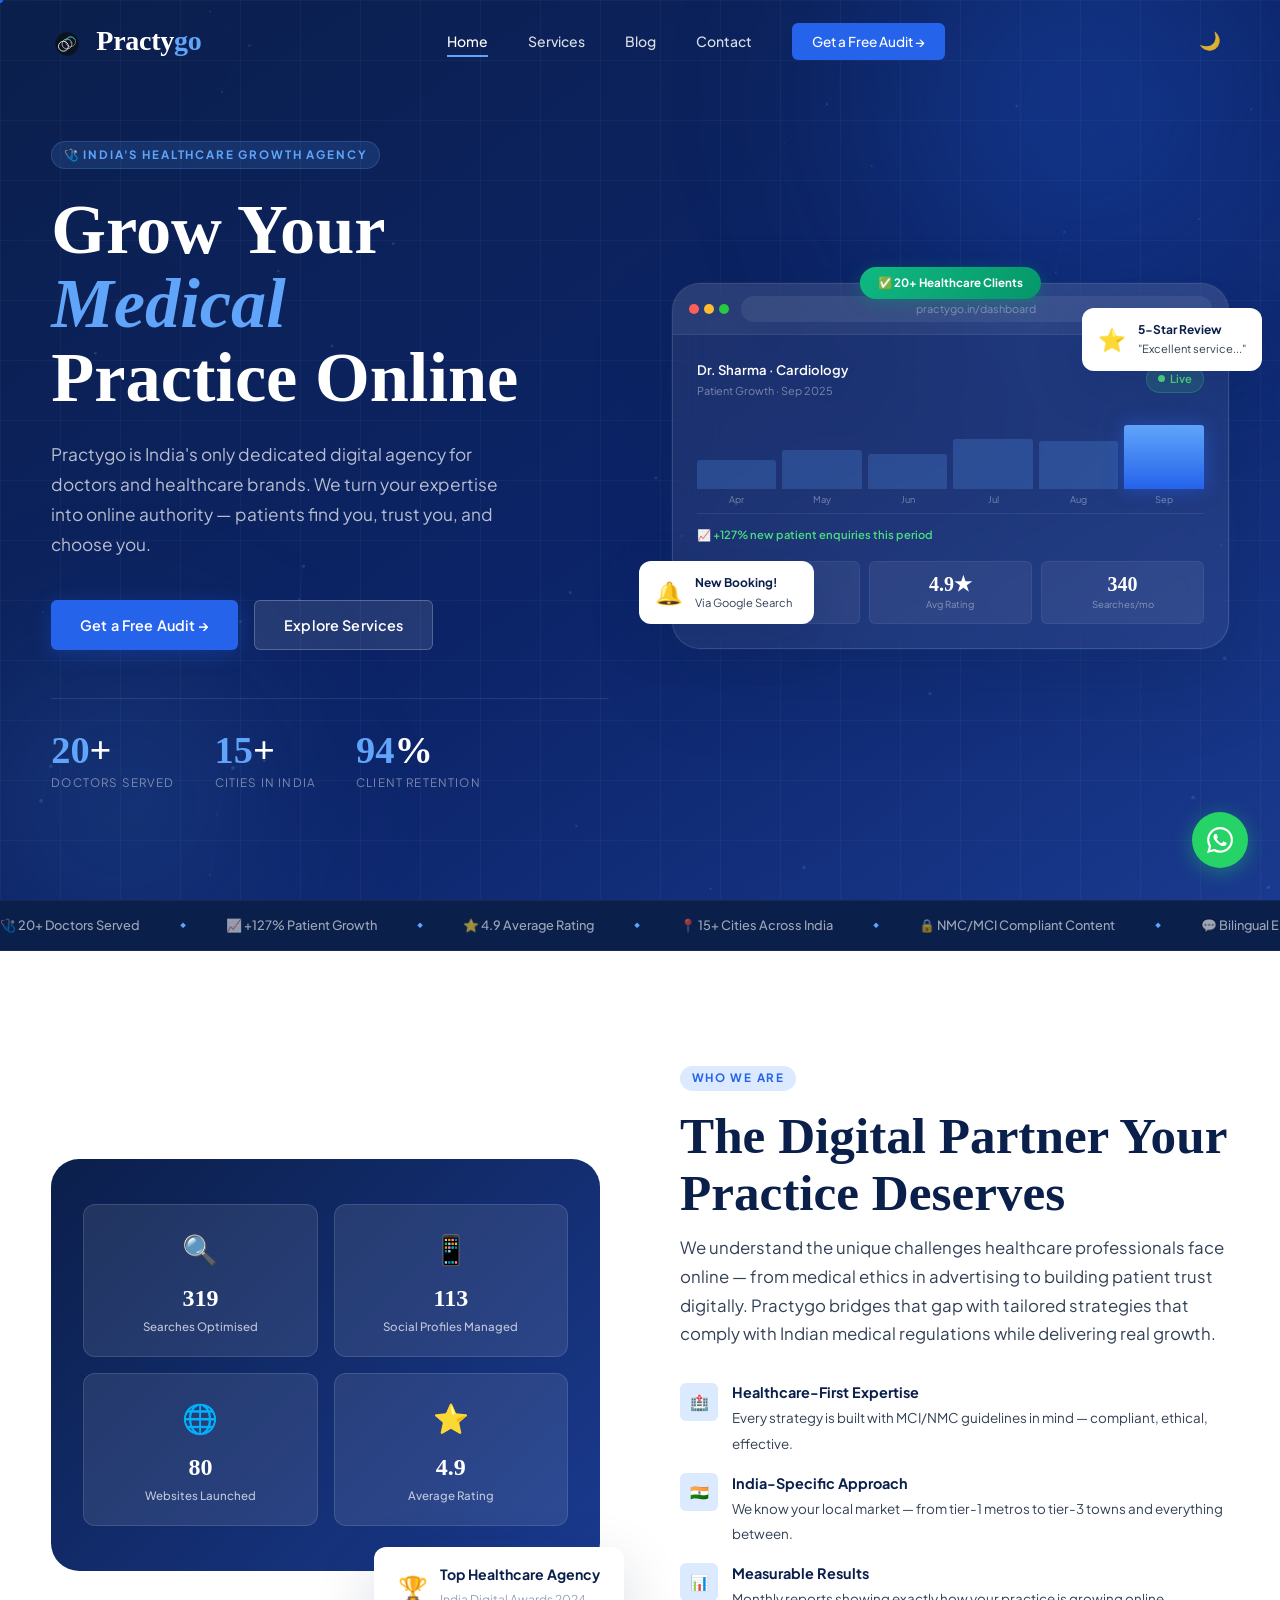
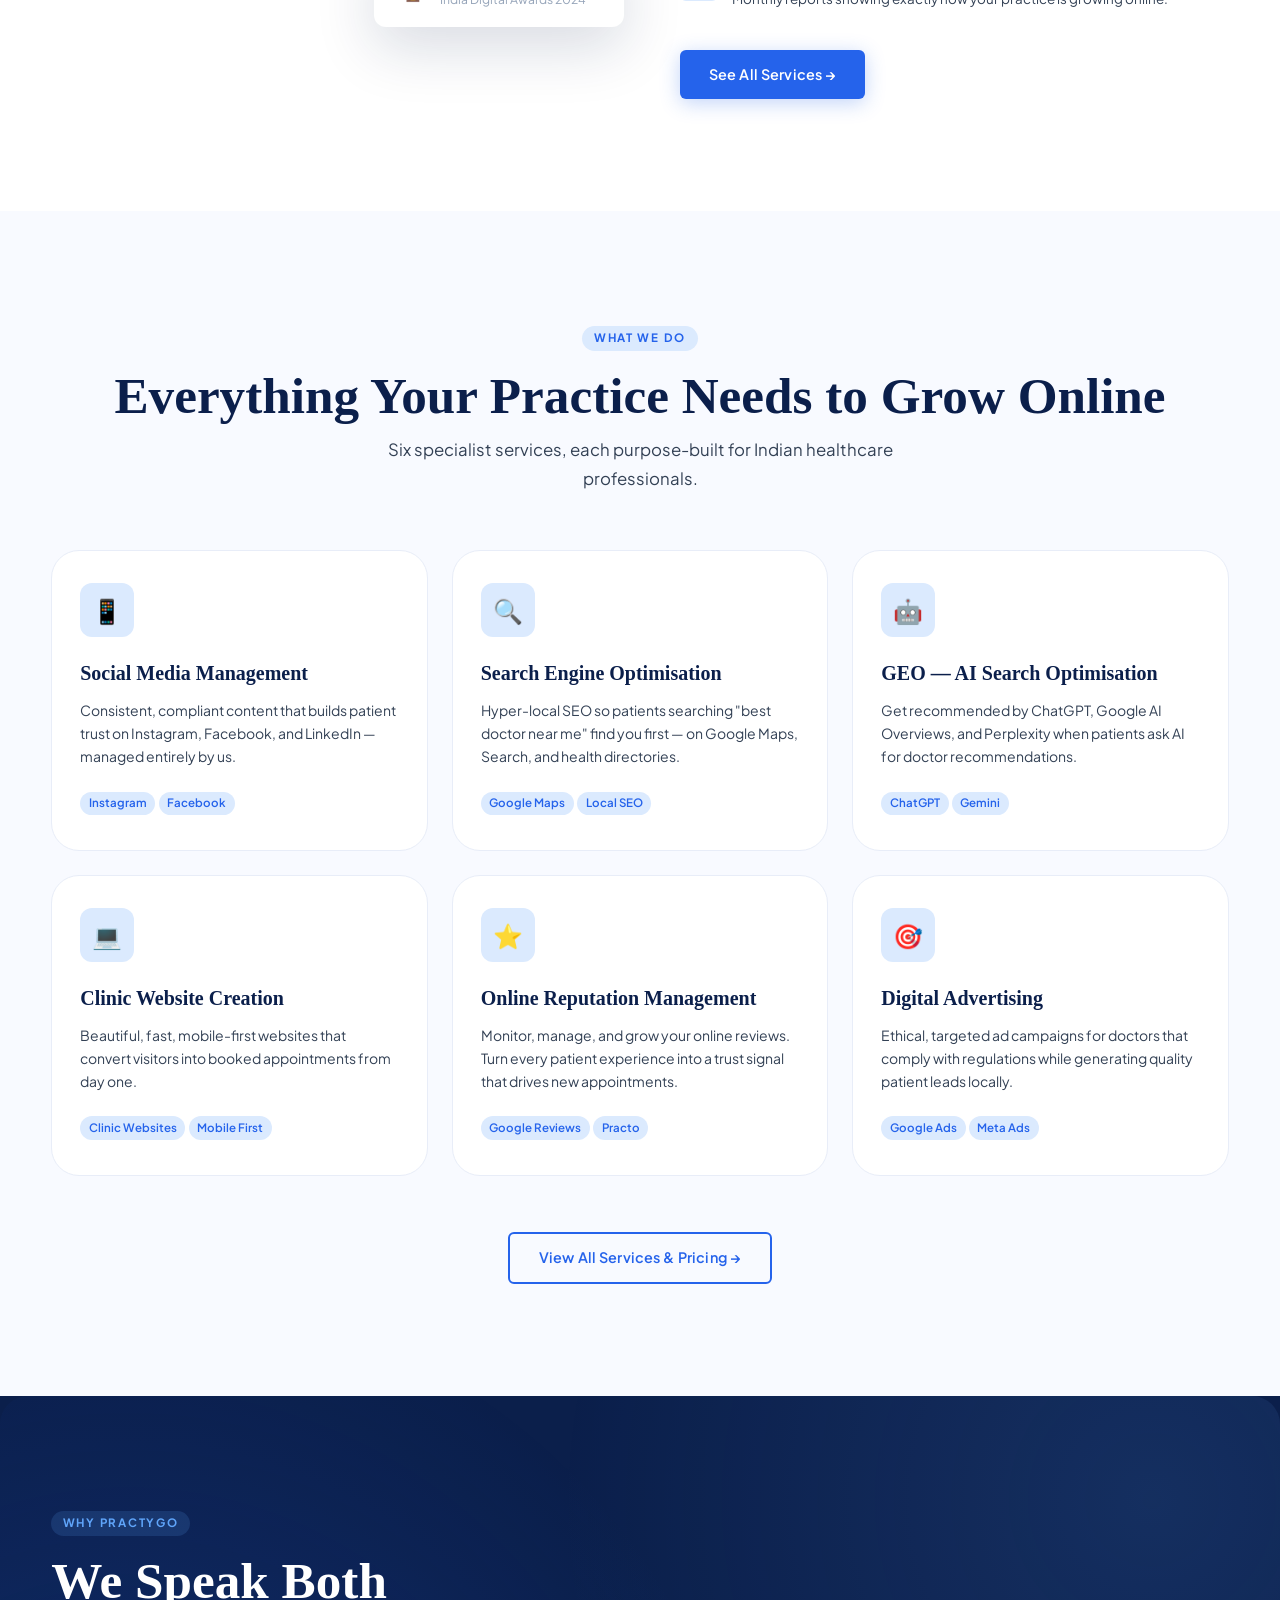
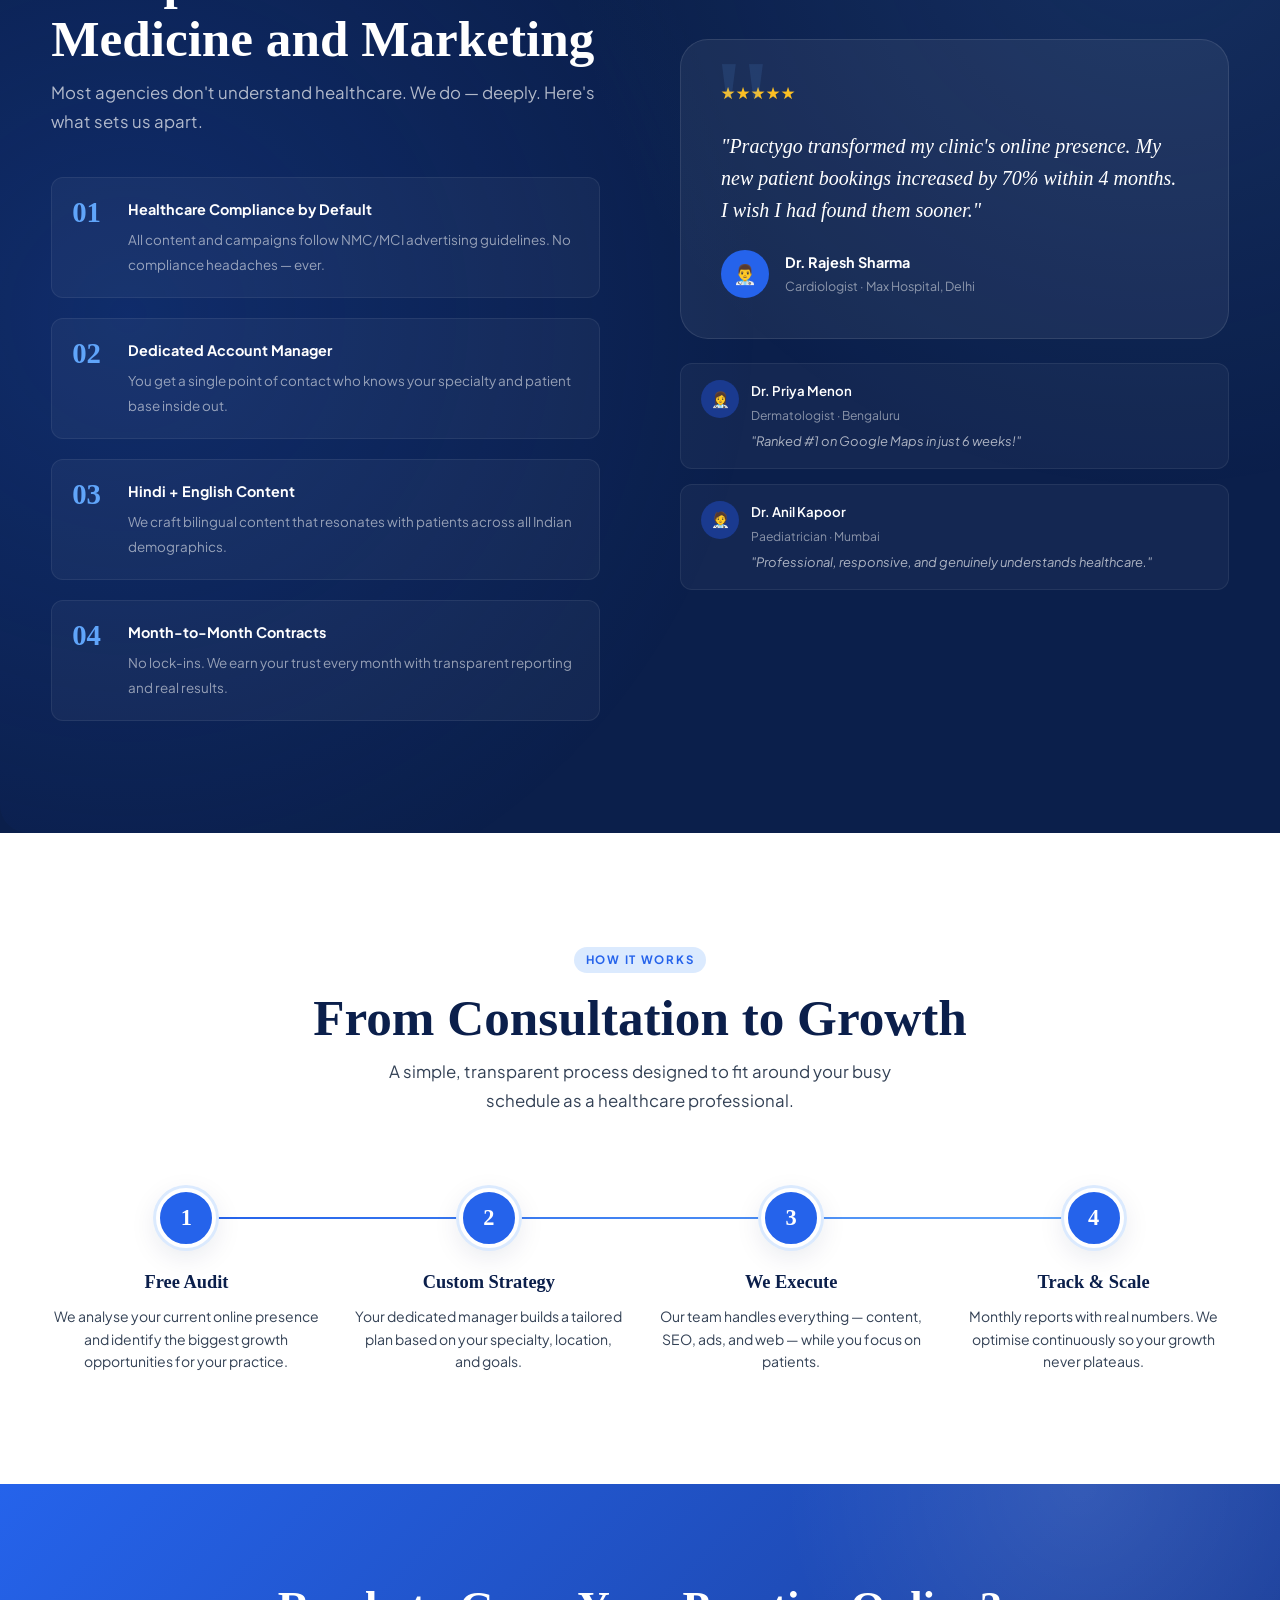
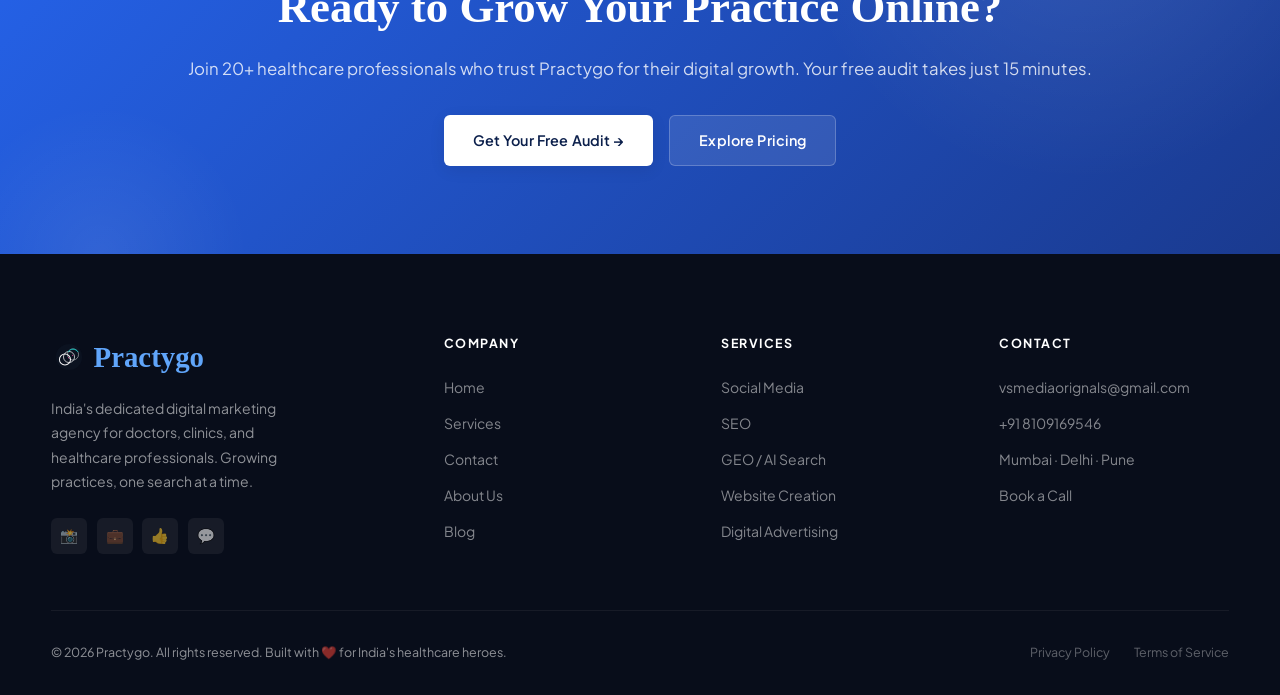
==== commit 0c3c1145: "Update index.html" ====
--- a/index.html
+++ b/index.html
@@ -37,7 +37,7 @@
 <nav class="nav" id="nav">
   <div class="container nav-inner">
     <a href="index.html" class="logo">
-    <img src="FaviconLogo.svg" alt="Practygo Logo" style="height:32px;width:32px;vertical-align:middle;margin-right:0.4rem;">
+    <img src="FaviconLogo.svg" alt="Practygo Logo" style="display:inline;height:32px;width:32px;vertical-align:middle;margin-right:0.4rem;">
     Practy<span>go</span>
 </a>
   </a>
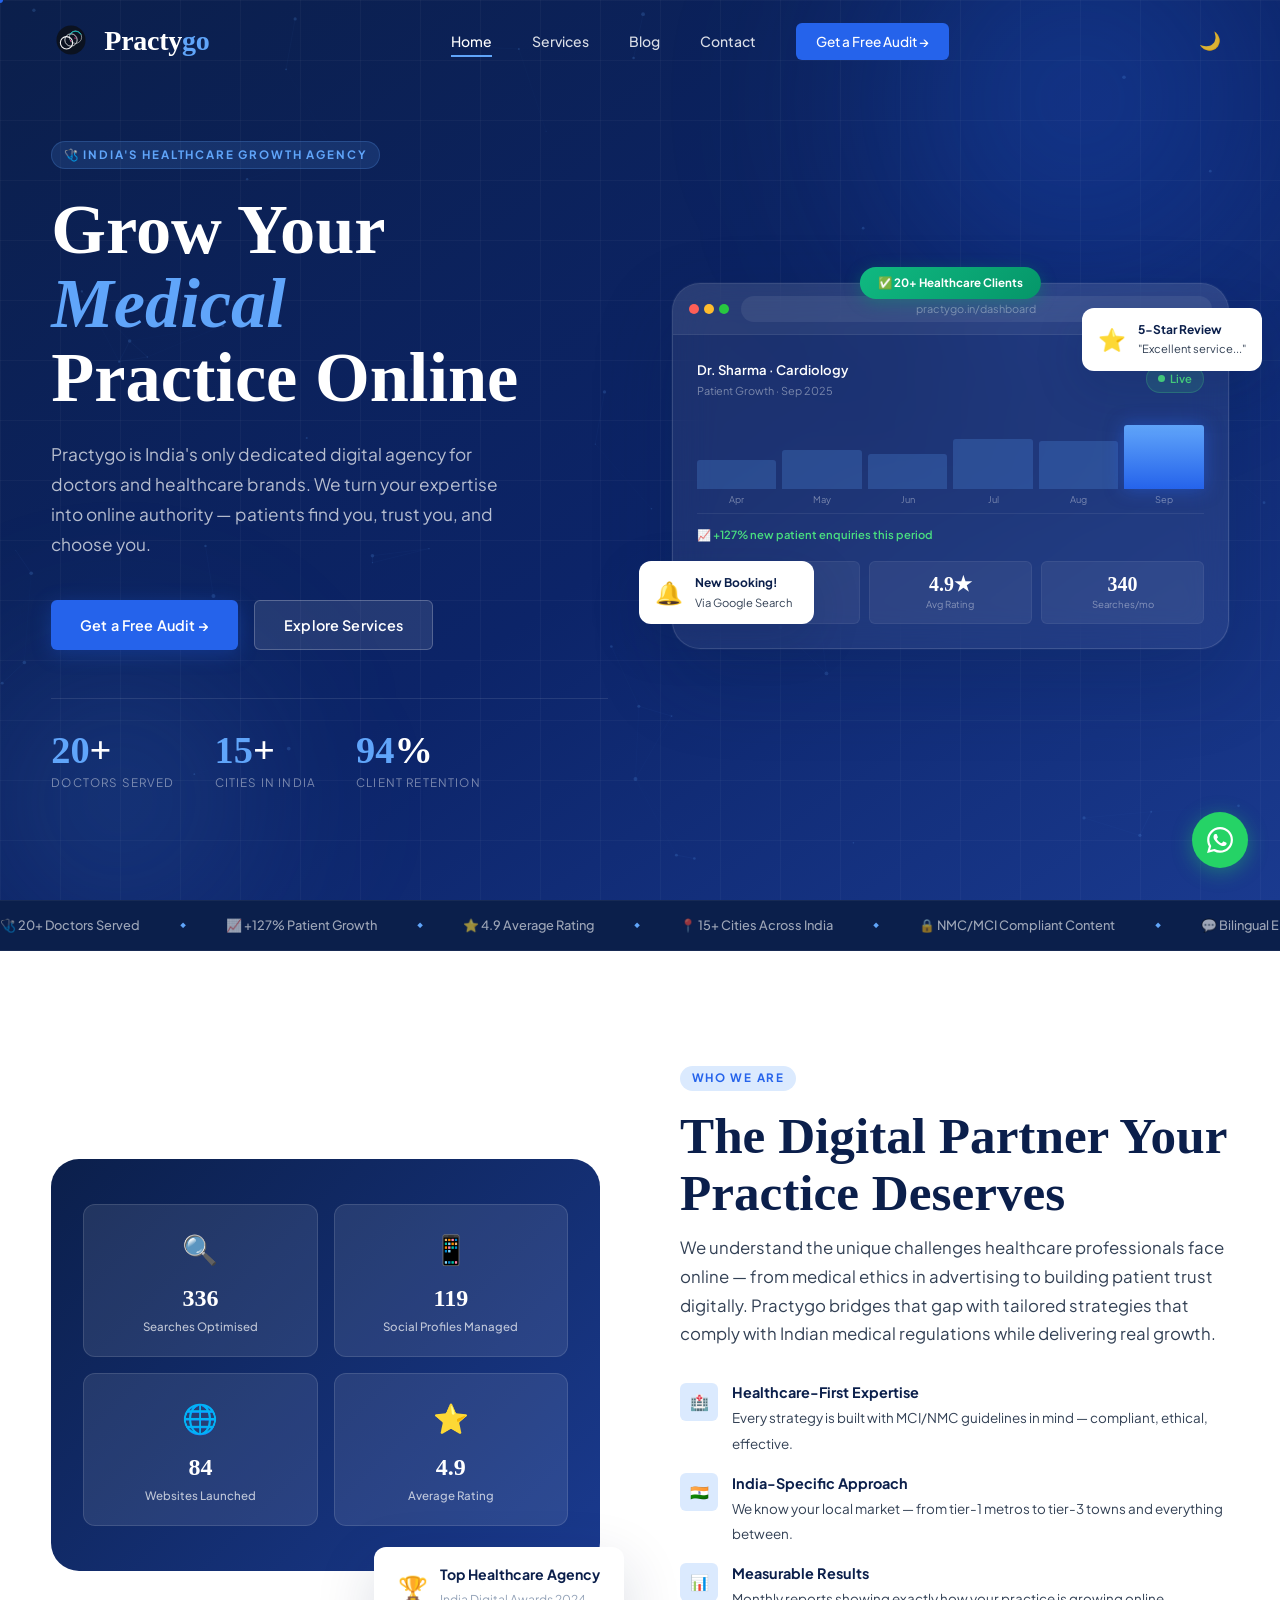
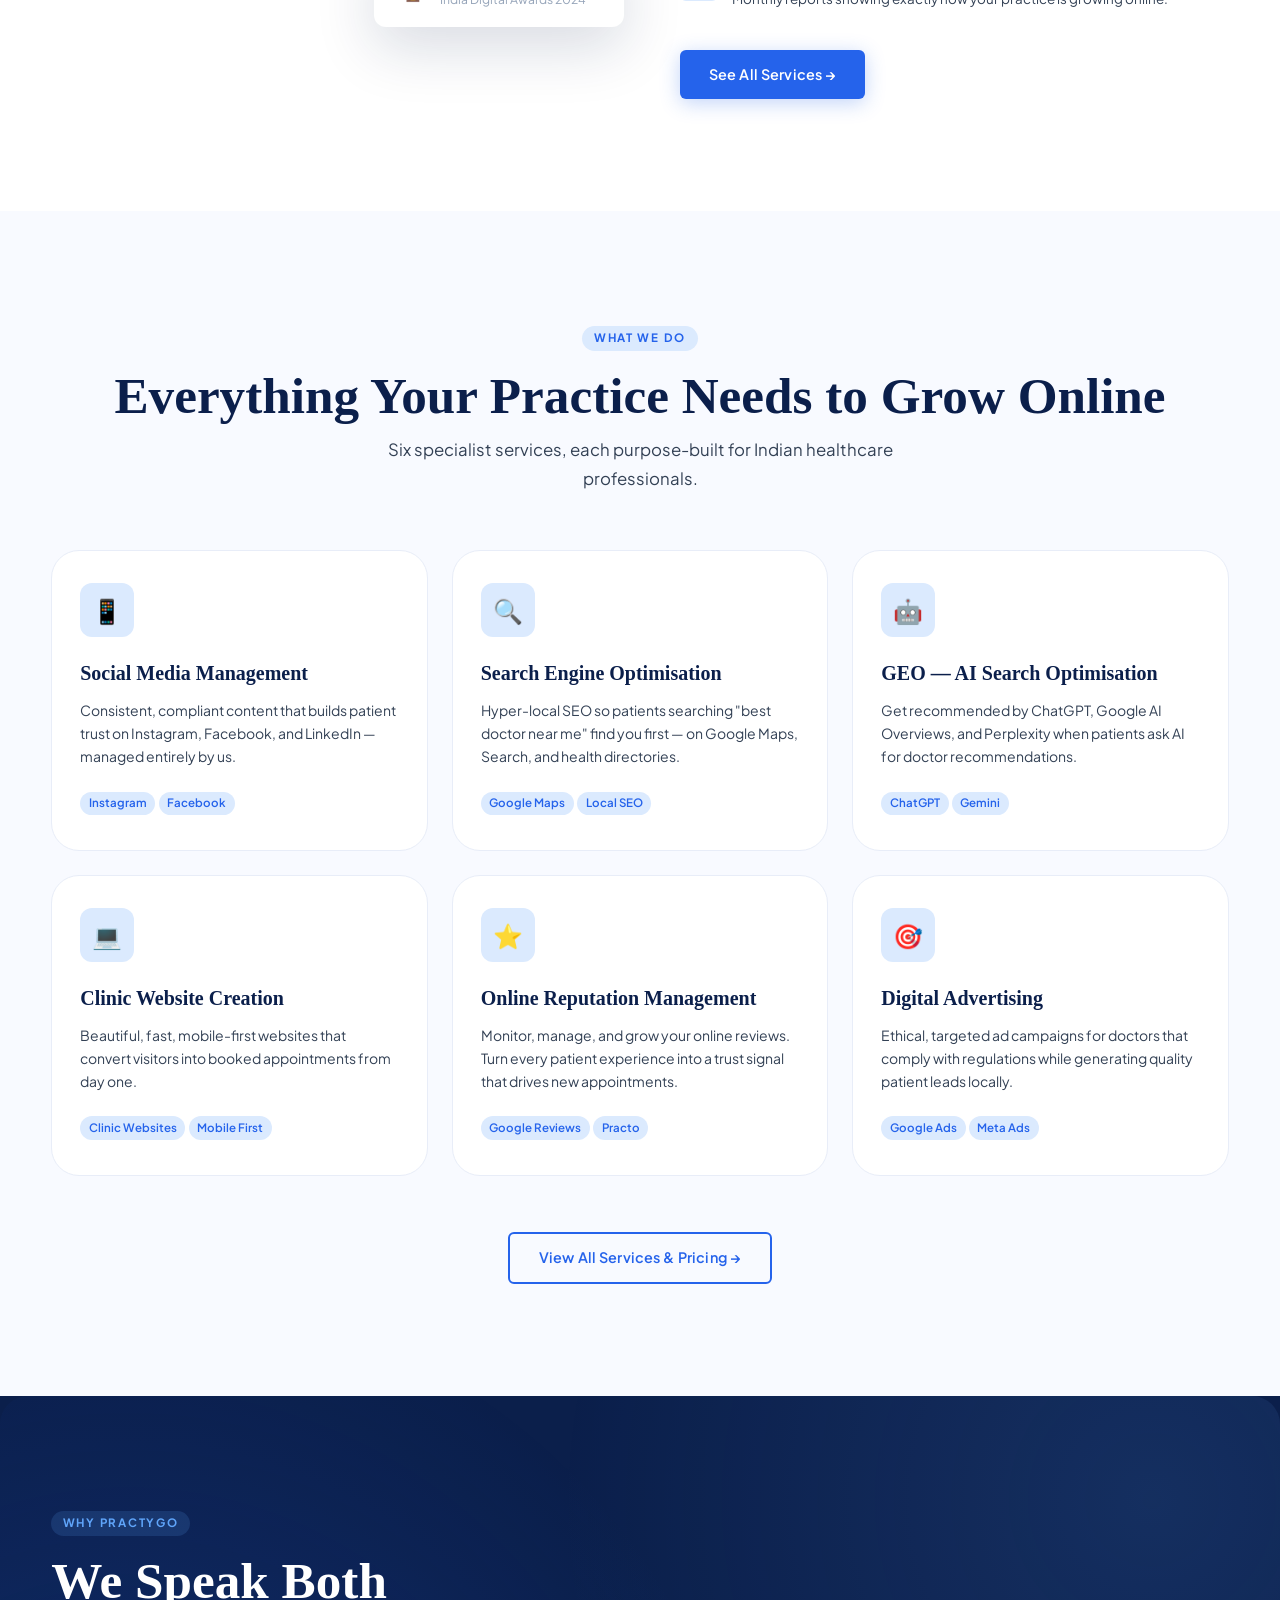
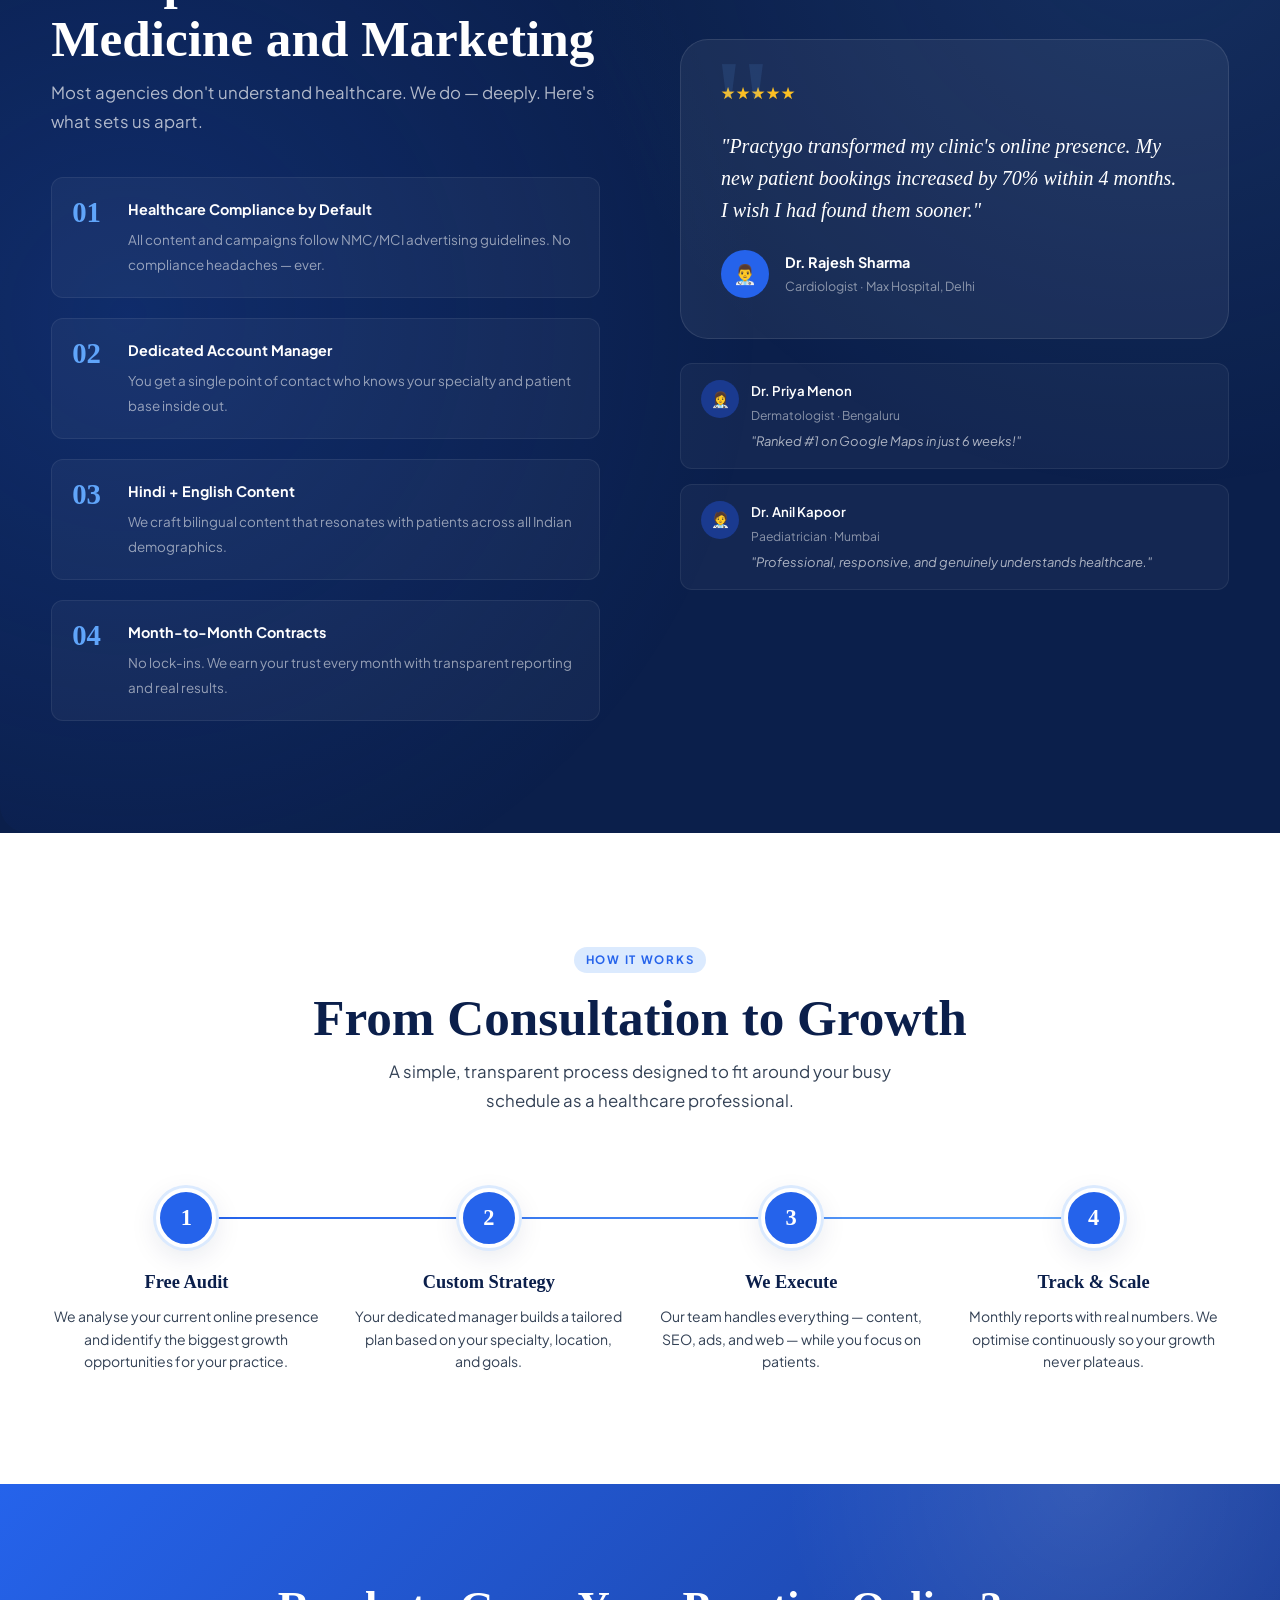
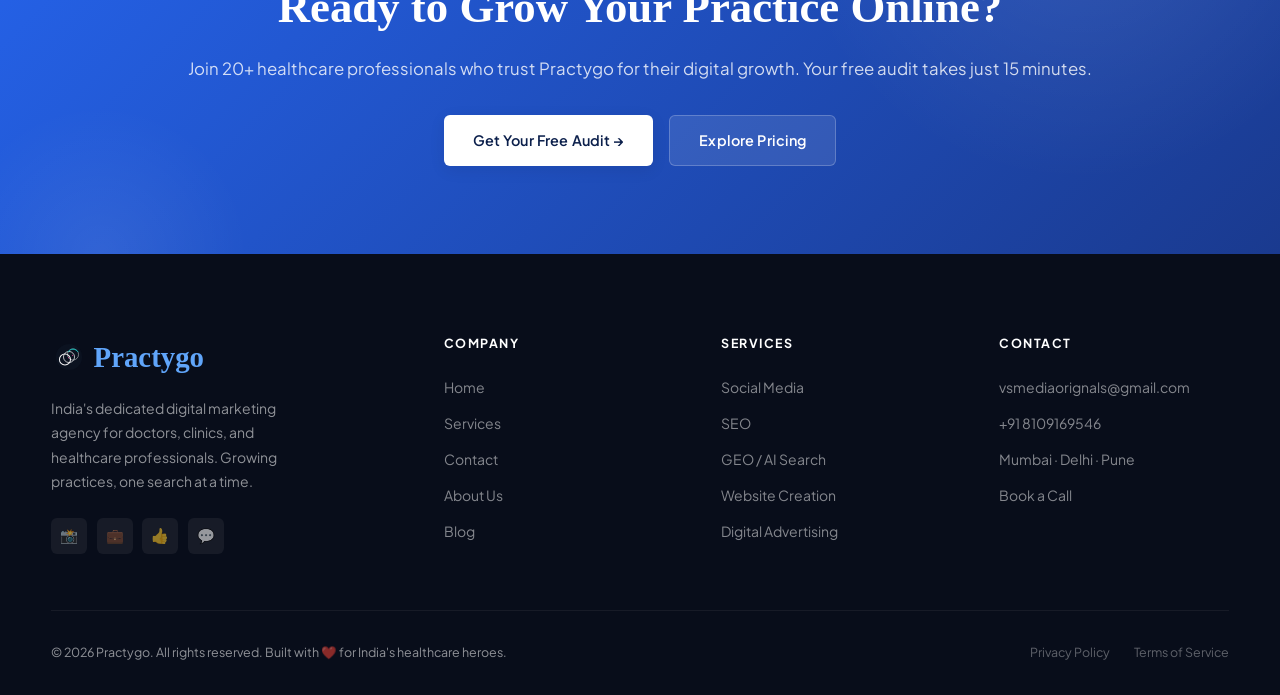
==== commit 343eb670: "Update index.html" ====
--- a/index.html
+++ b/index.html
@@ -37,7 +37,7 @@
 <nav class="nav" id="nav">
   <div class="container nav-inner">
     <a href="index.html" class="logo">
-    <img src="FaviconLogo.svg" alt="Practygo Logo" style="display:inline;height:32px;width:32px;vertical-align:middle;margin-right:0.4rem;">
+    <img src="FaviconLogo.svg" alt="Practygo Logo" style="display:inline;height:40px;width:40px;vertical-align:middle;margin-right:0.4rem;position:relative;top:-4px;">
     Practy<span>go</span>
 </a>
   </a>
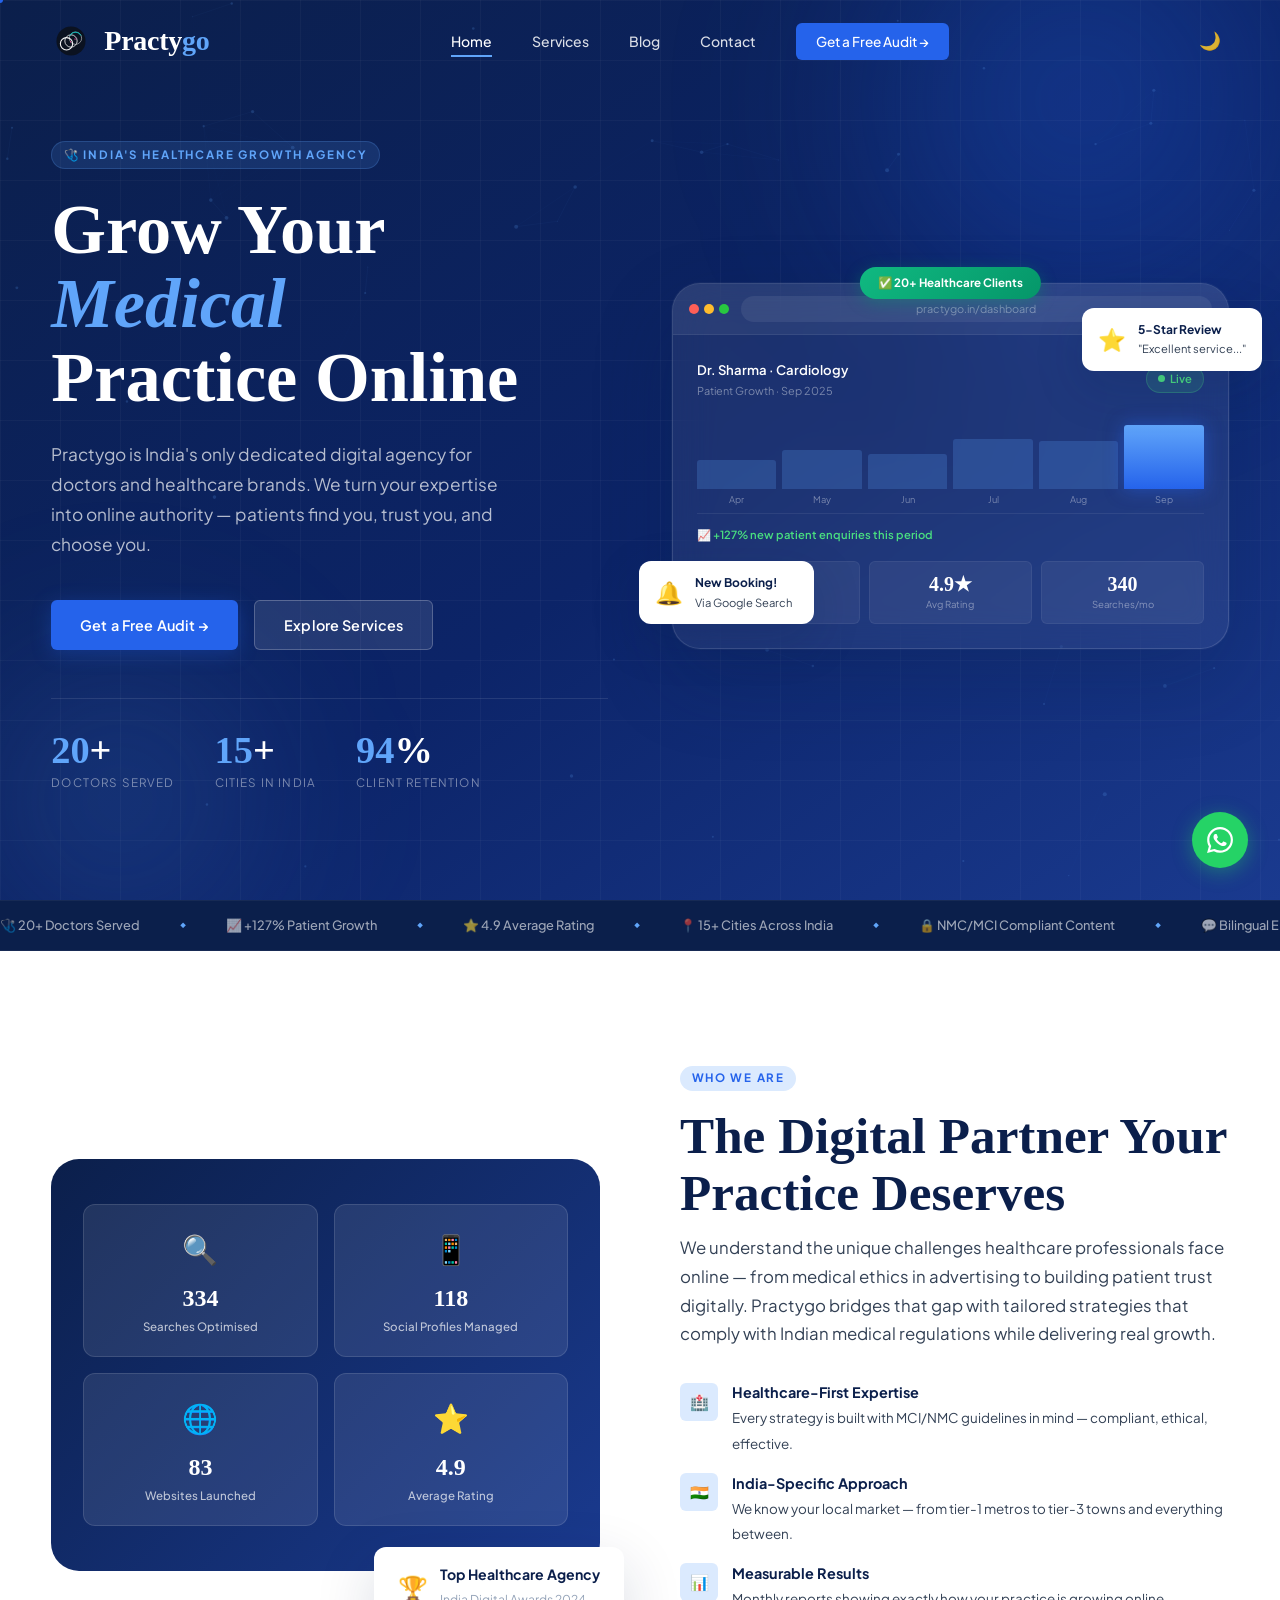
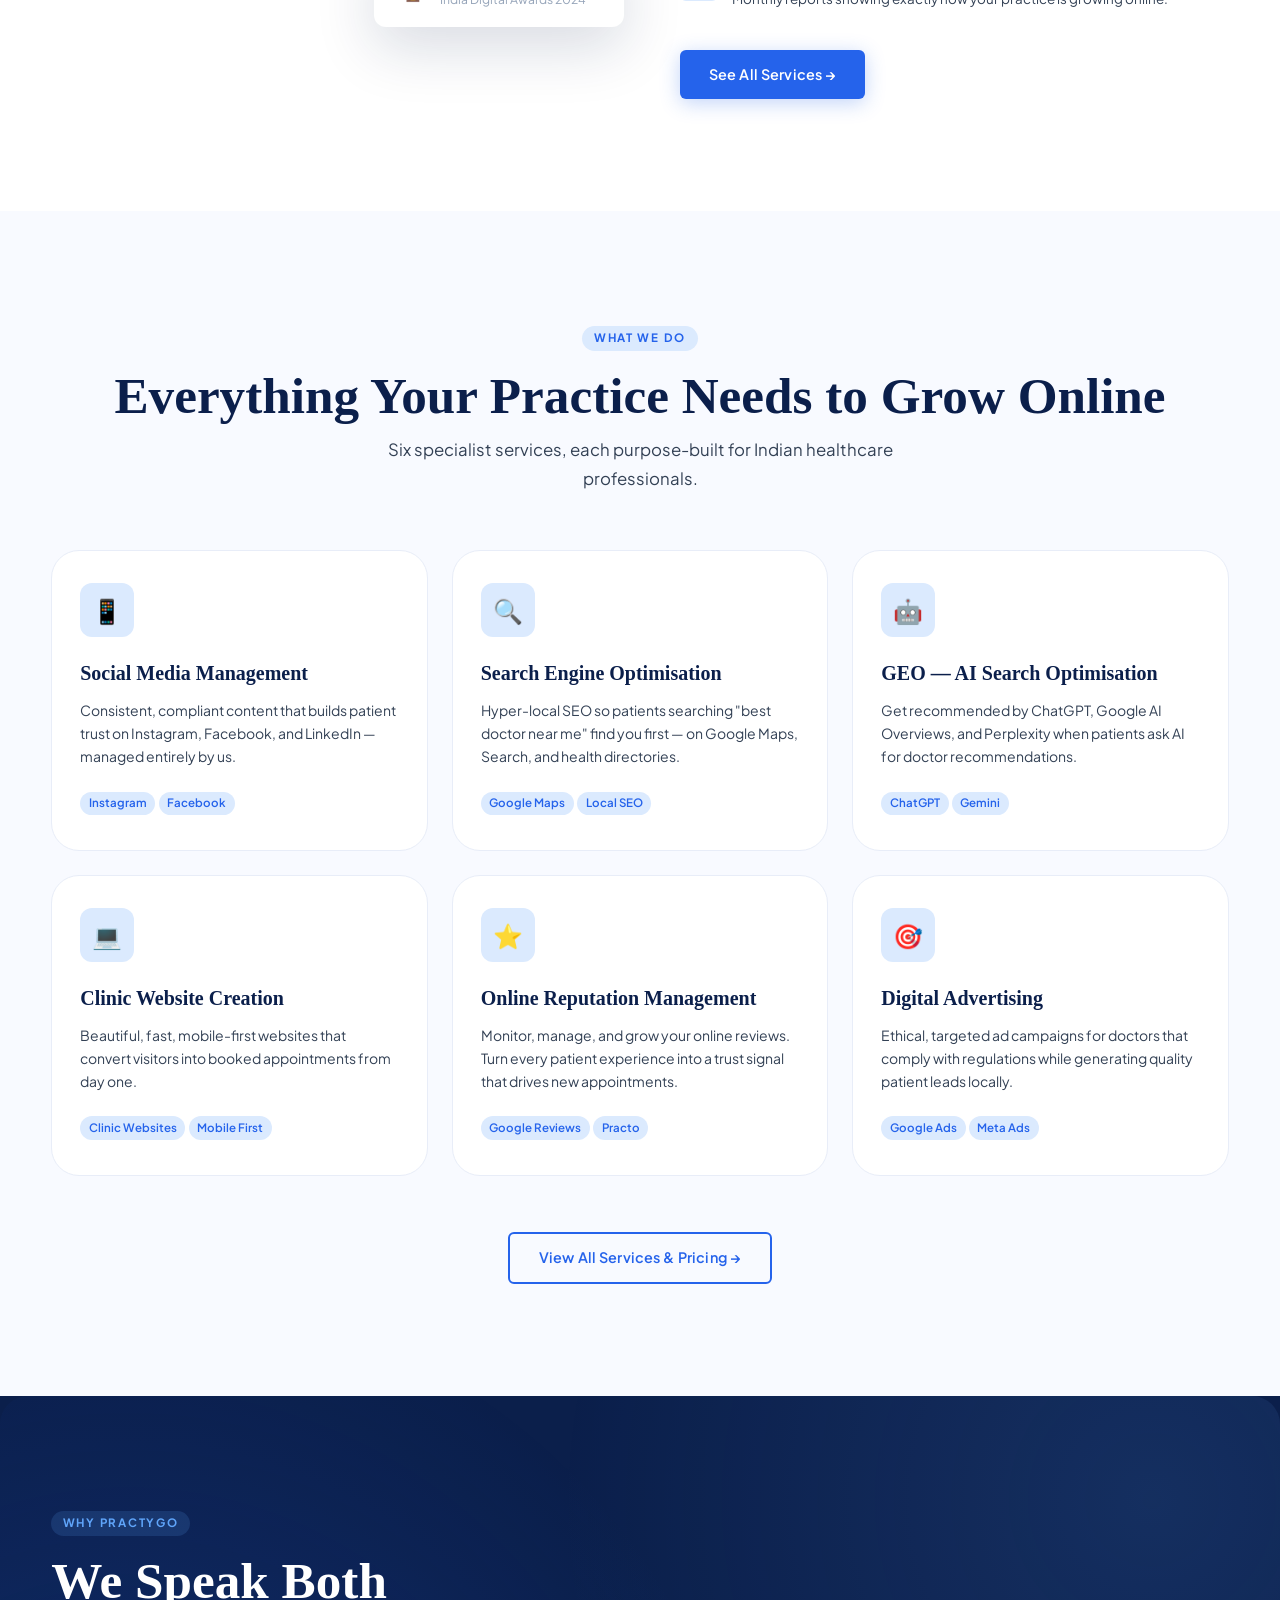
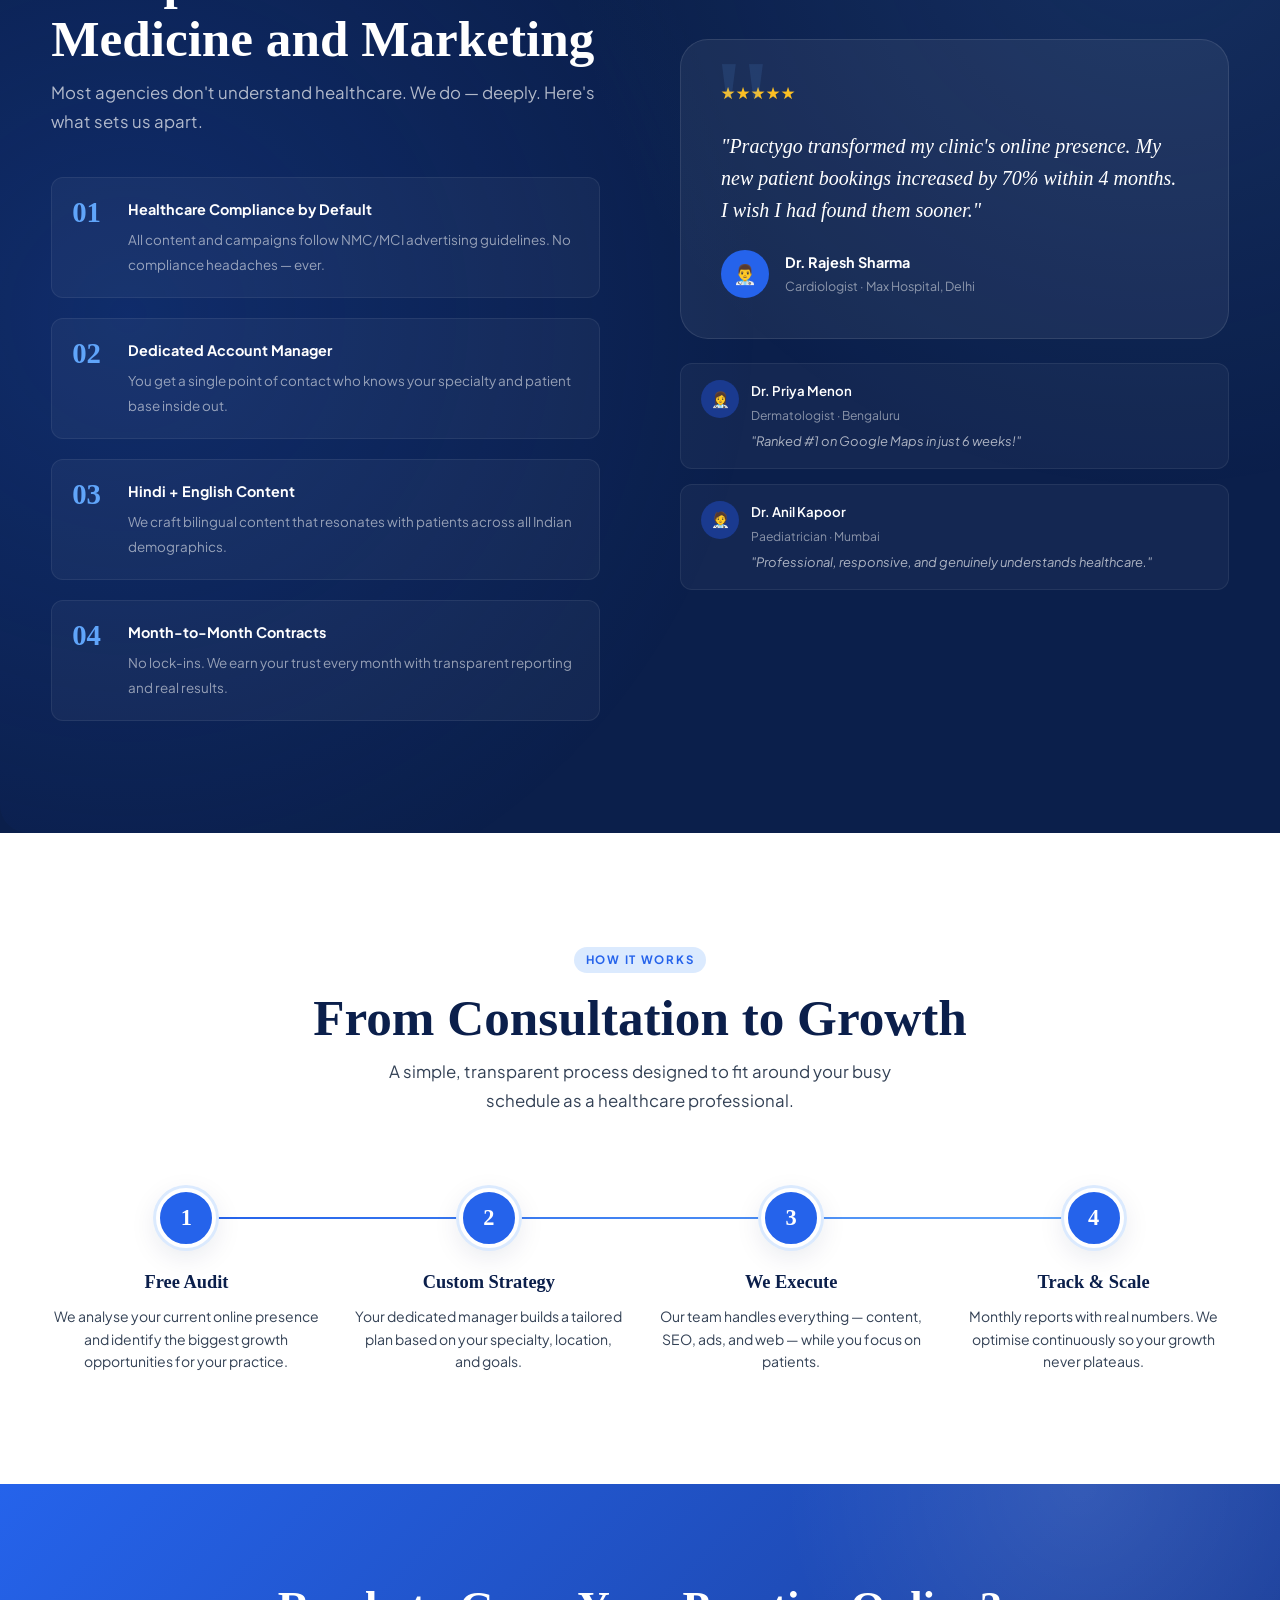
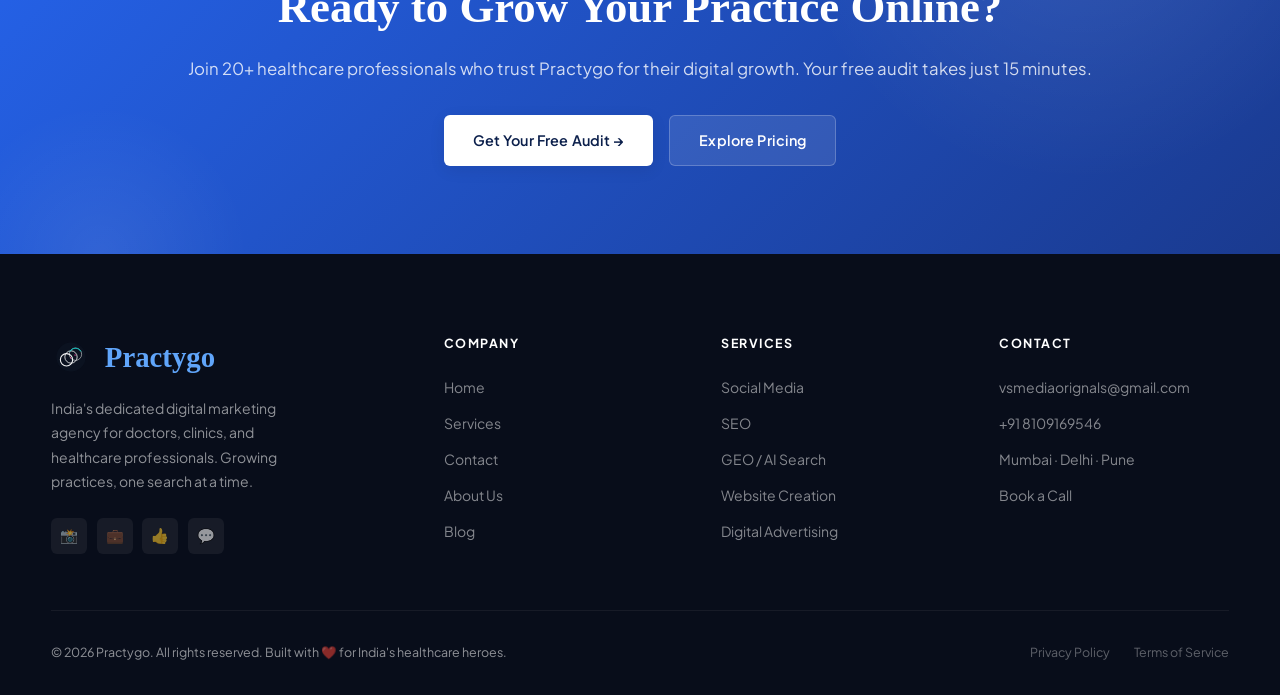
==== commit b10ca059: "Update index.html" ====
--- a/index.html
+++ b/index.html
@@ -37,7 +37,7 @@
 <nav class="nav" id="nav">
   <div class="container nav-inner">
     <a href="index.html" class="logo">
-    <img src="FaviconLogo.svg" alt="Practygo Logo" style="display:inline;height:40px;width:40px;vertical-align:middle;margin-right:0.4rem;position:relative;top:-4px;">
+    <img src="FaviconLogo.svg" alt="Practygo Logo" style="display:inline;height:40px;width:40px;vertical-align:middle;margin-right:0.4rem;position:relative;top:-3px;">
     Practy<span>go</span>
 </a>
   </a>
@@ -367,8 +367,8 @@
   <div class="container">
     <div class="footer-top">
       <div class="footer-brand">
-        <div class="logo-foot" style="display:flex;align-items:center;gap:0.4rem;">
-        <img src="FaviconLogo.svg" alt="Practygo Logo" style="height:36px;width:36px;">
+        <div class="logo-foot">
+        <img src="FaviconLogo.svg" alt="Practygo Logo" style="display:inline;height:40px;width:40px;vertical-align:middle;margin-right:0.4rem;position:relative;top:-3px;">
         <span>Practy<span>go</span></span>
         </div>
         <p>India's dedicated digital marketing agency for doctors, clinics, and healthcare professionals. Growing practices, one search at a time.</p>
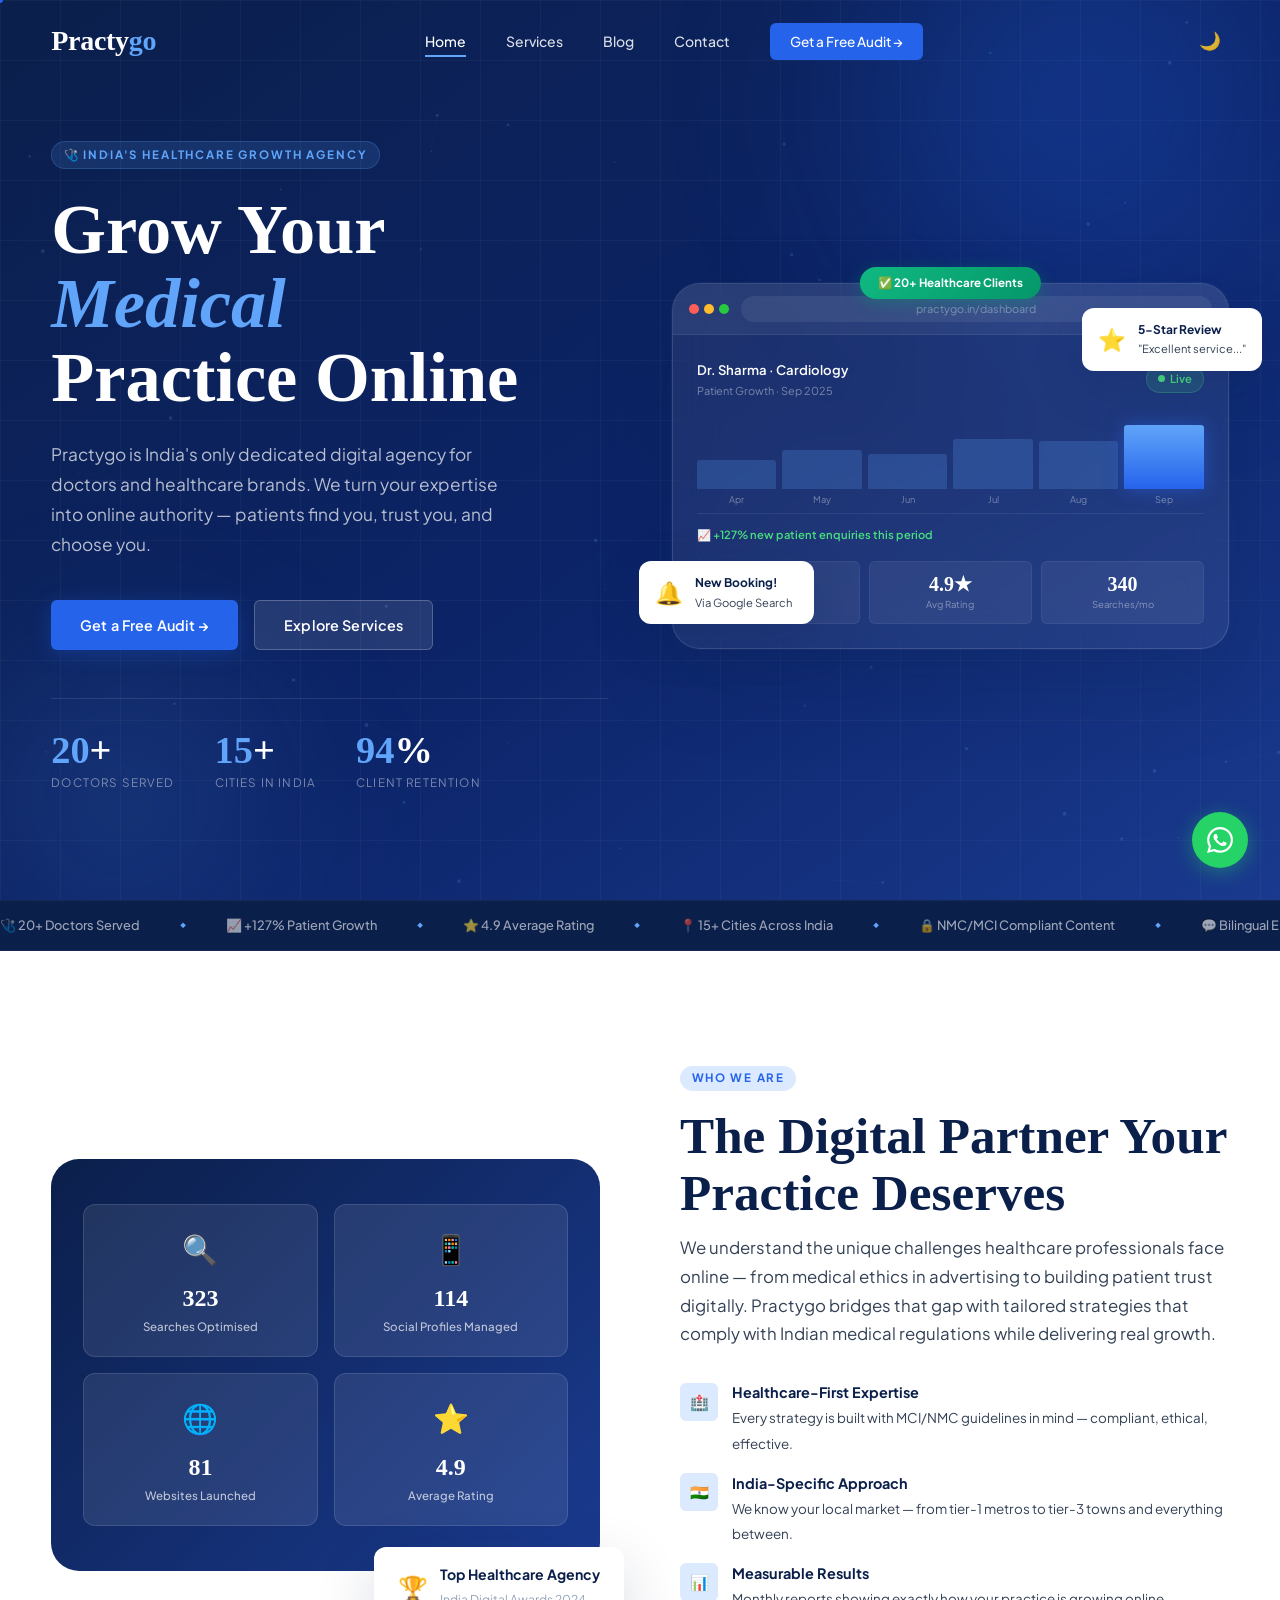
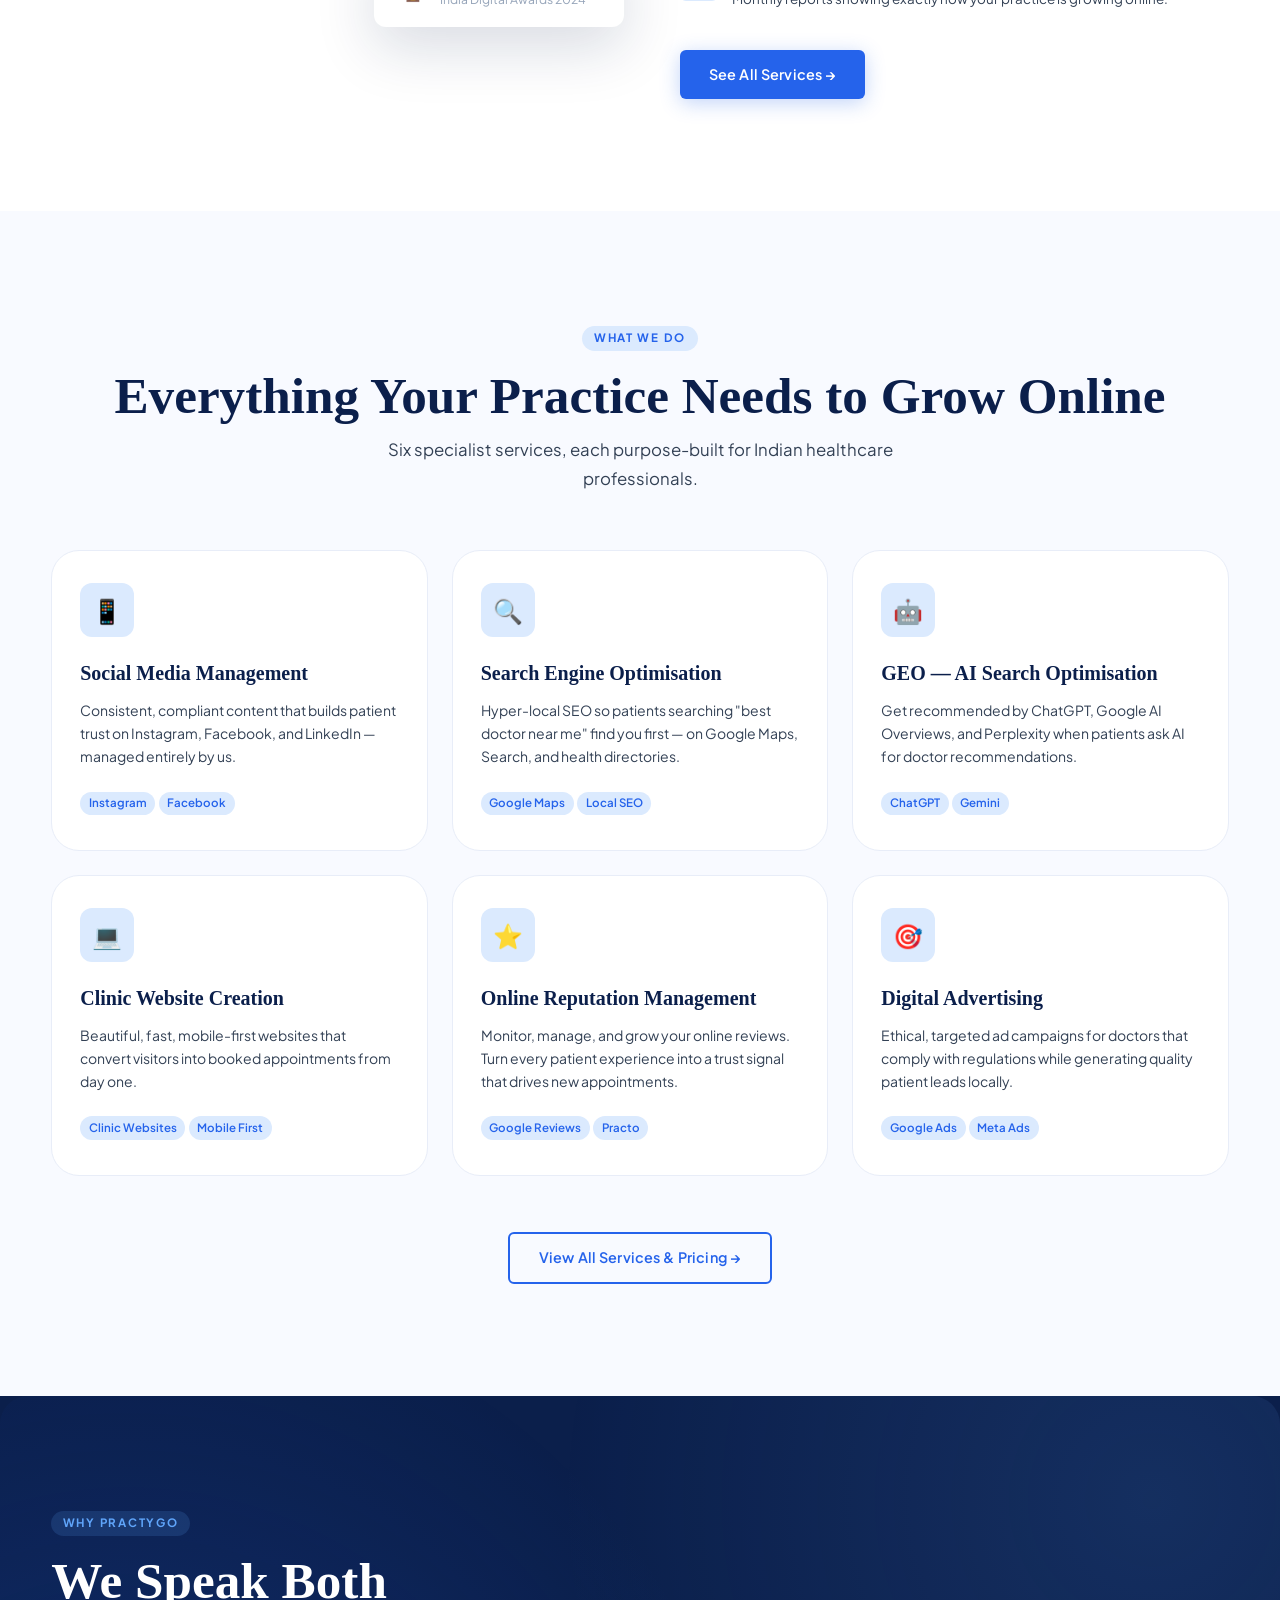
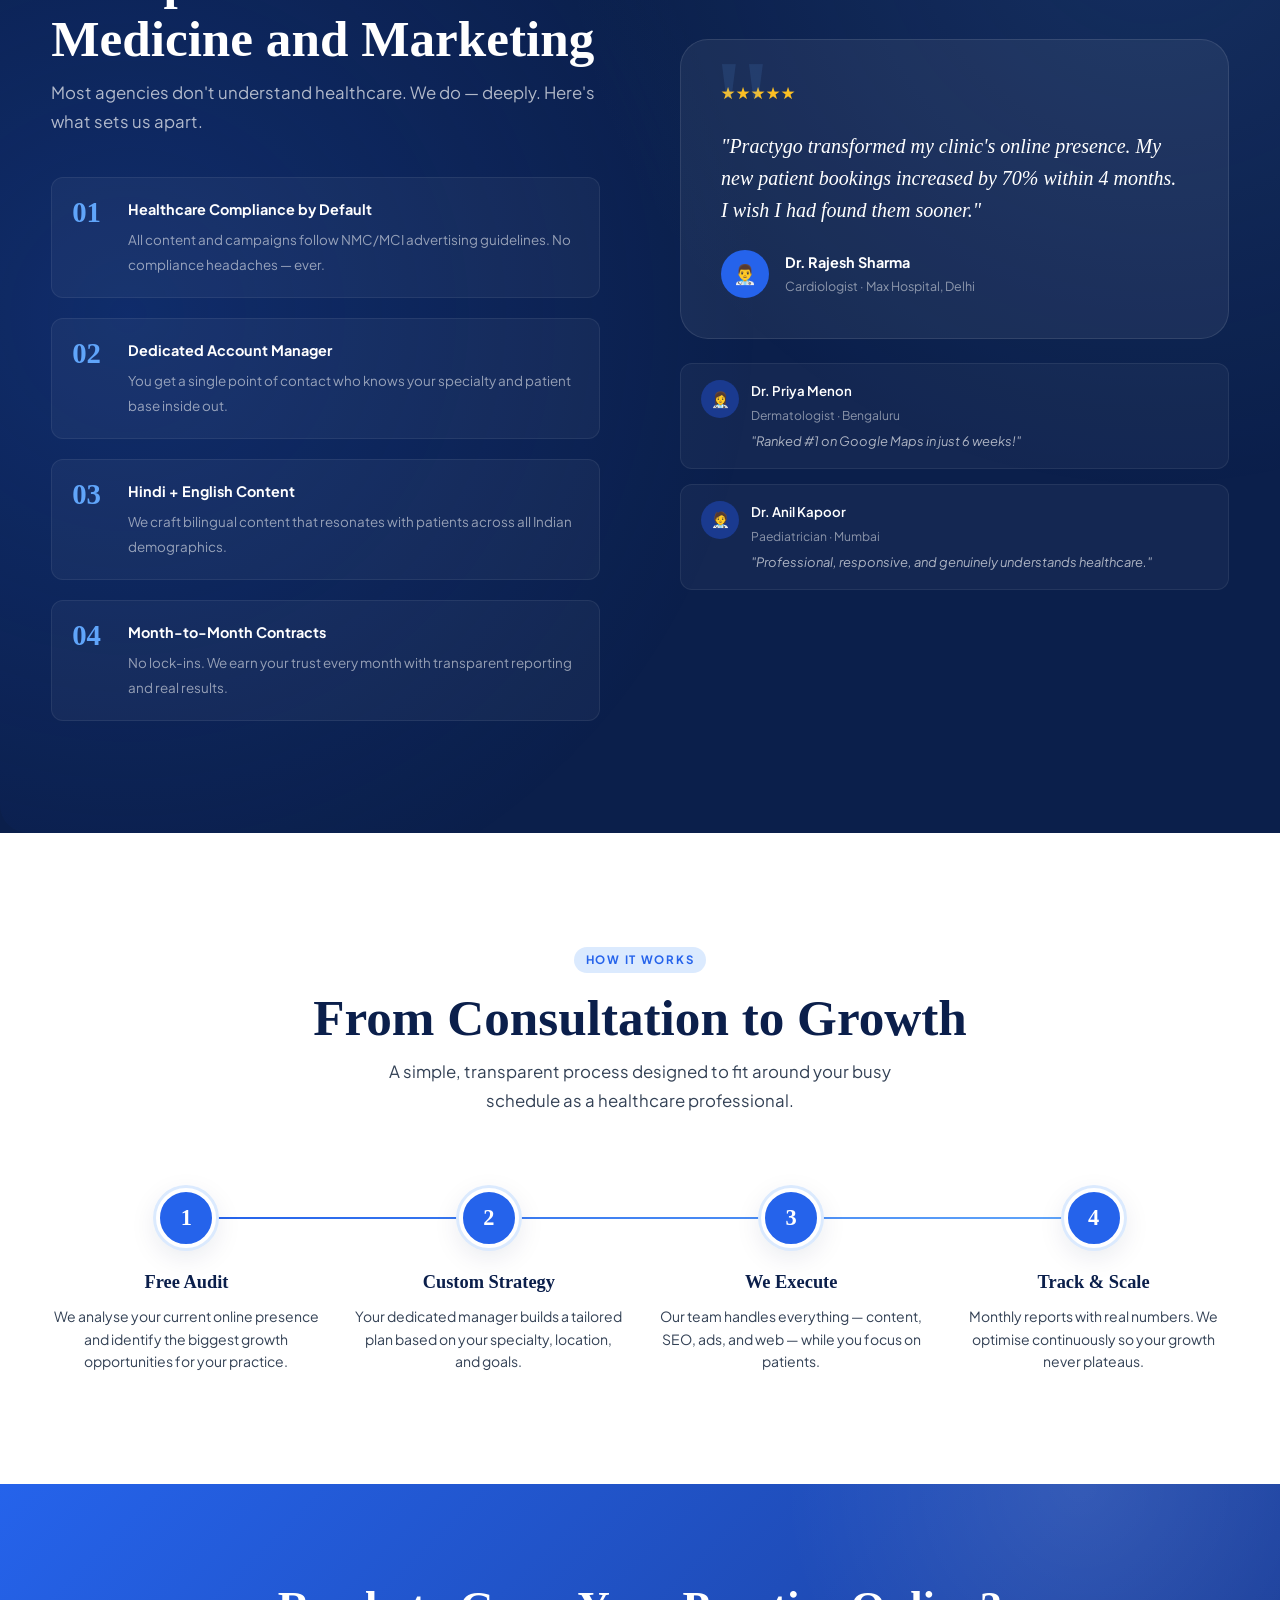
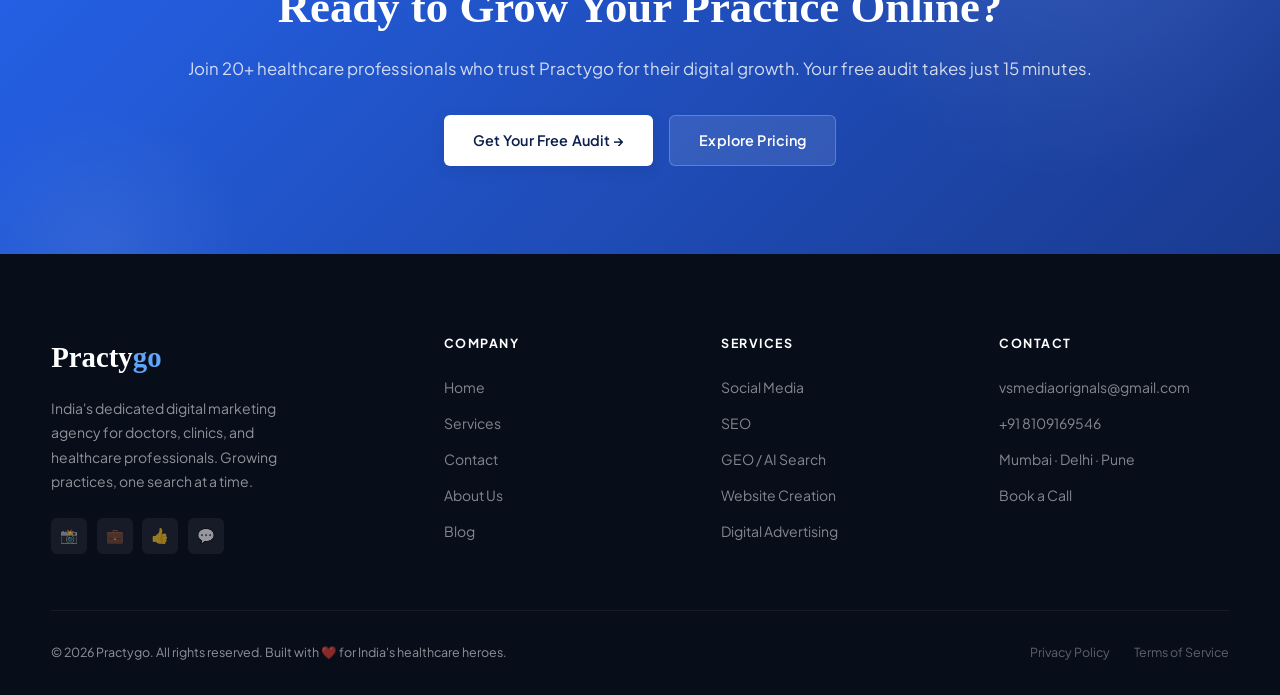
==== commit 2d56ce1f: "Update index.html" ====
--- a/index.html
+++ b/index.html
@@ -21,7 +21,7 @@
   <link rel="preconnect" href="https://fonts.gstatic.com" crossorigin/>
   <link rel="stylesheet" href="https://fonts.googleapis.com/css2?family=Cormorant+Garant:ital,wght@0,400;0,600;0,700;1,400;1,700&family=Plus+Jakarta+Sans:wght@300;400;500;600;700&display=swap"/>
   <link rel="stylesheet" href="styles.css"/>
-  <link rel="icon" href="FaviconLogo.svg" type="image/svg+xml"/>
+  <link rel="icon" href="data:image/svg+xml,<svg xmlns='http://www.w3.org/2000/svg' viewBox='0 0 100 100'><text y='.9em' font-size='90'>🩺</text></svg>"/>
 </head>
 <body>
 
@@ -36,11 +36,7 @@
 
 <nav class="nav" id="nav">
   <div class="container nav-inner">
-    <a href="index.html" class="logo">
-    <img src="FaviconLogo.svg" alt="Practygo Logo" style="display:inline;height:40px;width:40px;vertical-align:middle;margin-right:0.4rem;position:relative;top:-3px;">
-    Practy<span>go</span>
-</a>
-  </a>
+    <a href="index.html" class="logo">Practy<span>go</span></a>
     <div class="nav-links">
       <a href="index.html" class="active">Home</a>
       <a href="services.html">Services</a>
@@ -367,10 +363,7 @@
   <div class="container">
     <div class="footer-top">
       <div class="footer-brand">
-        <div class="logo-foot">
-        <img src="FaviconLogo.svg" alt="Practygo Logo" style="display:inline;height:40px;width:40px;vertical-align:middle;margin-right:0.4rem;position:relative;top:-3px;">
-        <span>Practy<span>go</span></span>
-        </div>
+        <div class="logo-foot">Practy<span>go</span></div>
         <p>India's dedicated digital marketing agency for doctors, clinics, and healthcare professionals. Growing practices, one search at a time.</p>
         <div class="footer-brand-social">
           <a href="#" class="footer-social-btn">📸</a>
--- a/styles.css
+++ b/styles.css
@@ -42,7 +42,7 @@
   overflow-x: hidden;
   cursor: none;
 }
-@media (pointer: coarse) { body { cursor: auto; } }
+@media (pointer: coarse) { body { cursor: none; } }
 img { max-width: 100%; display: block; }
 a { text-decoration: none; color: inherit; }
 ul { list-style: none; }
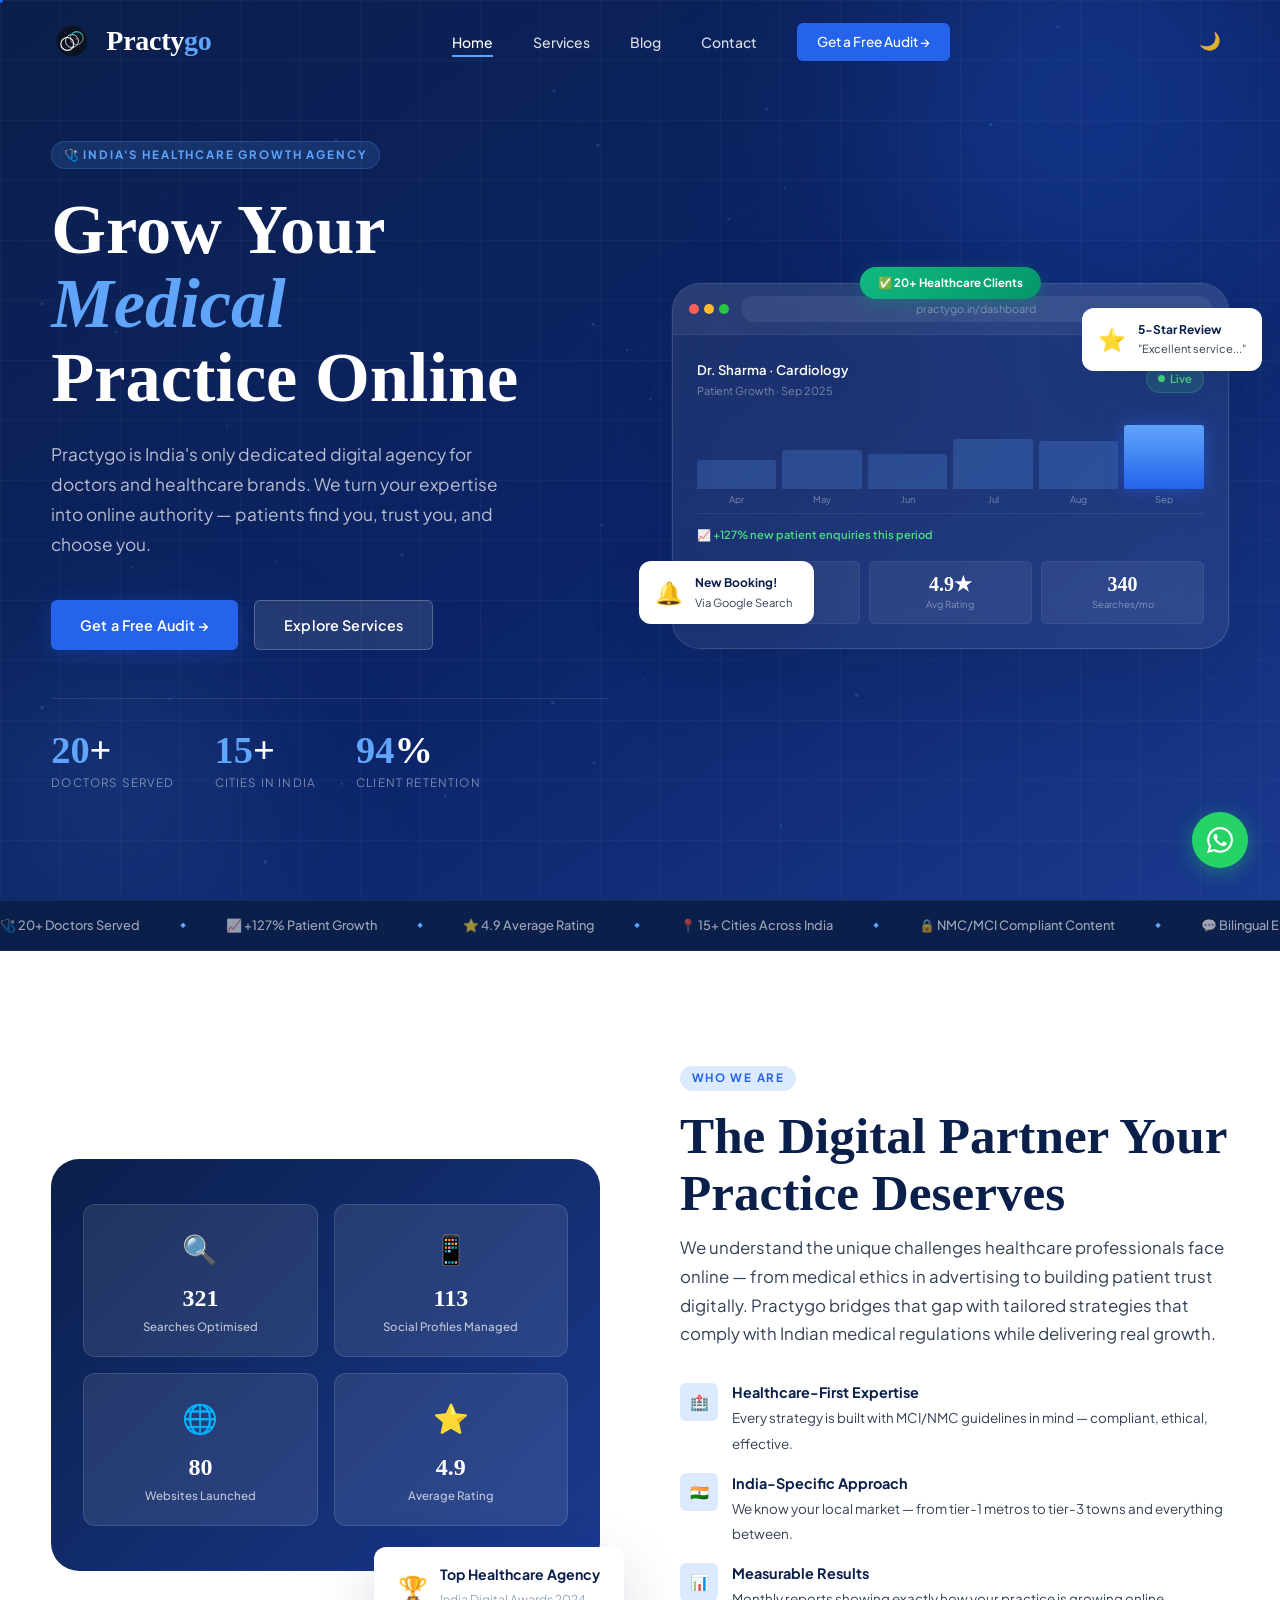
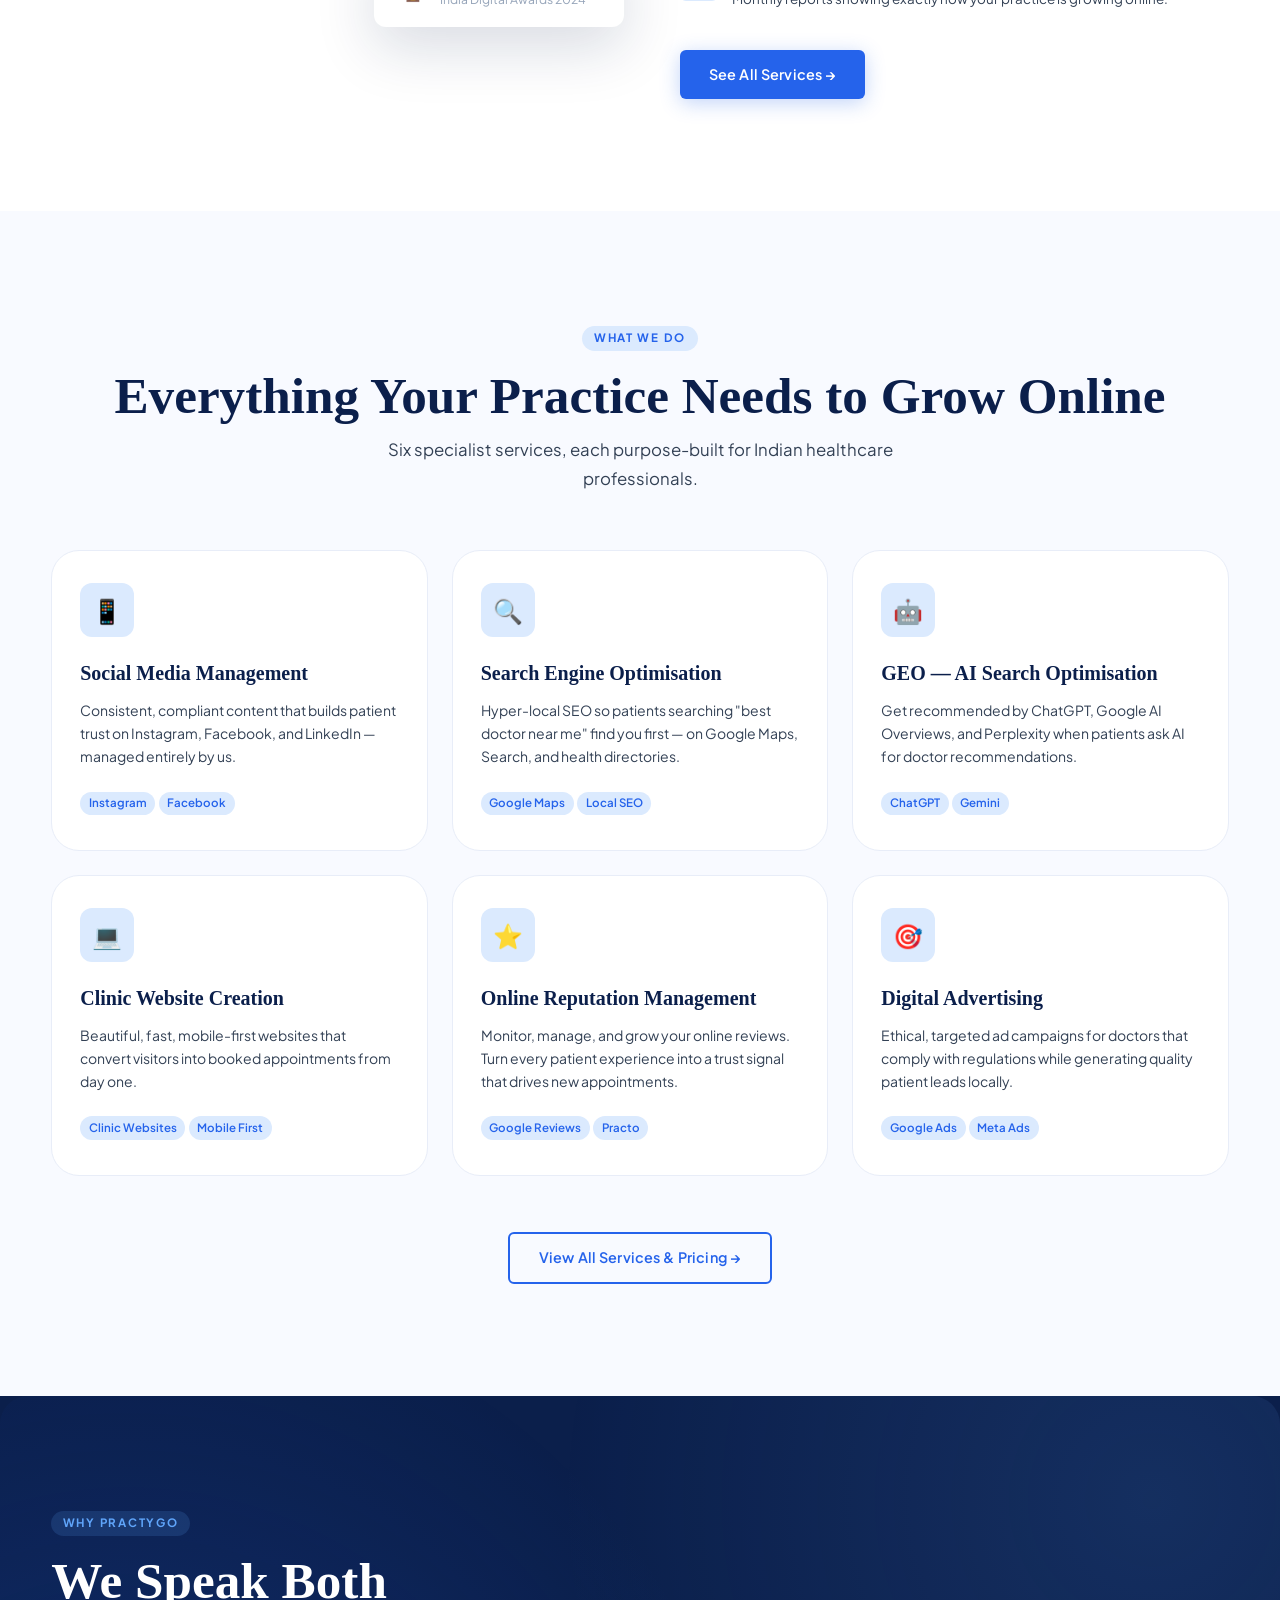
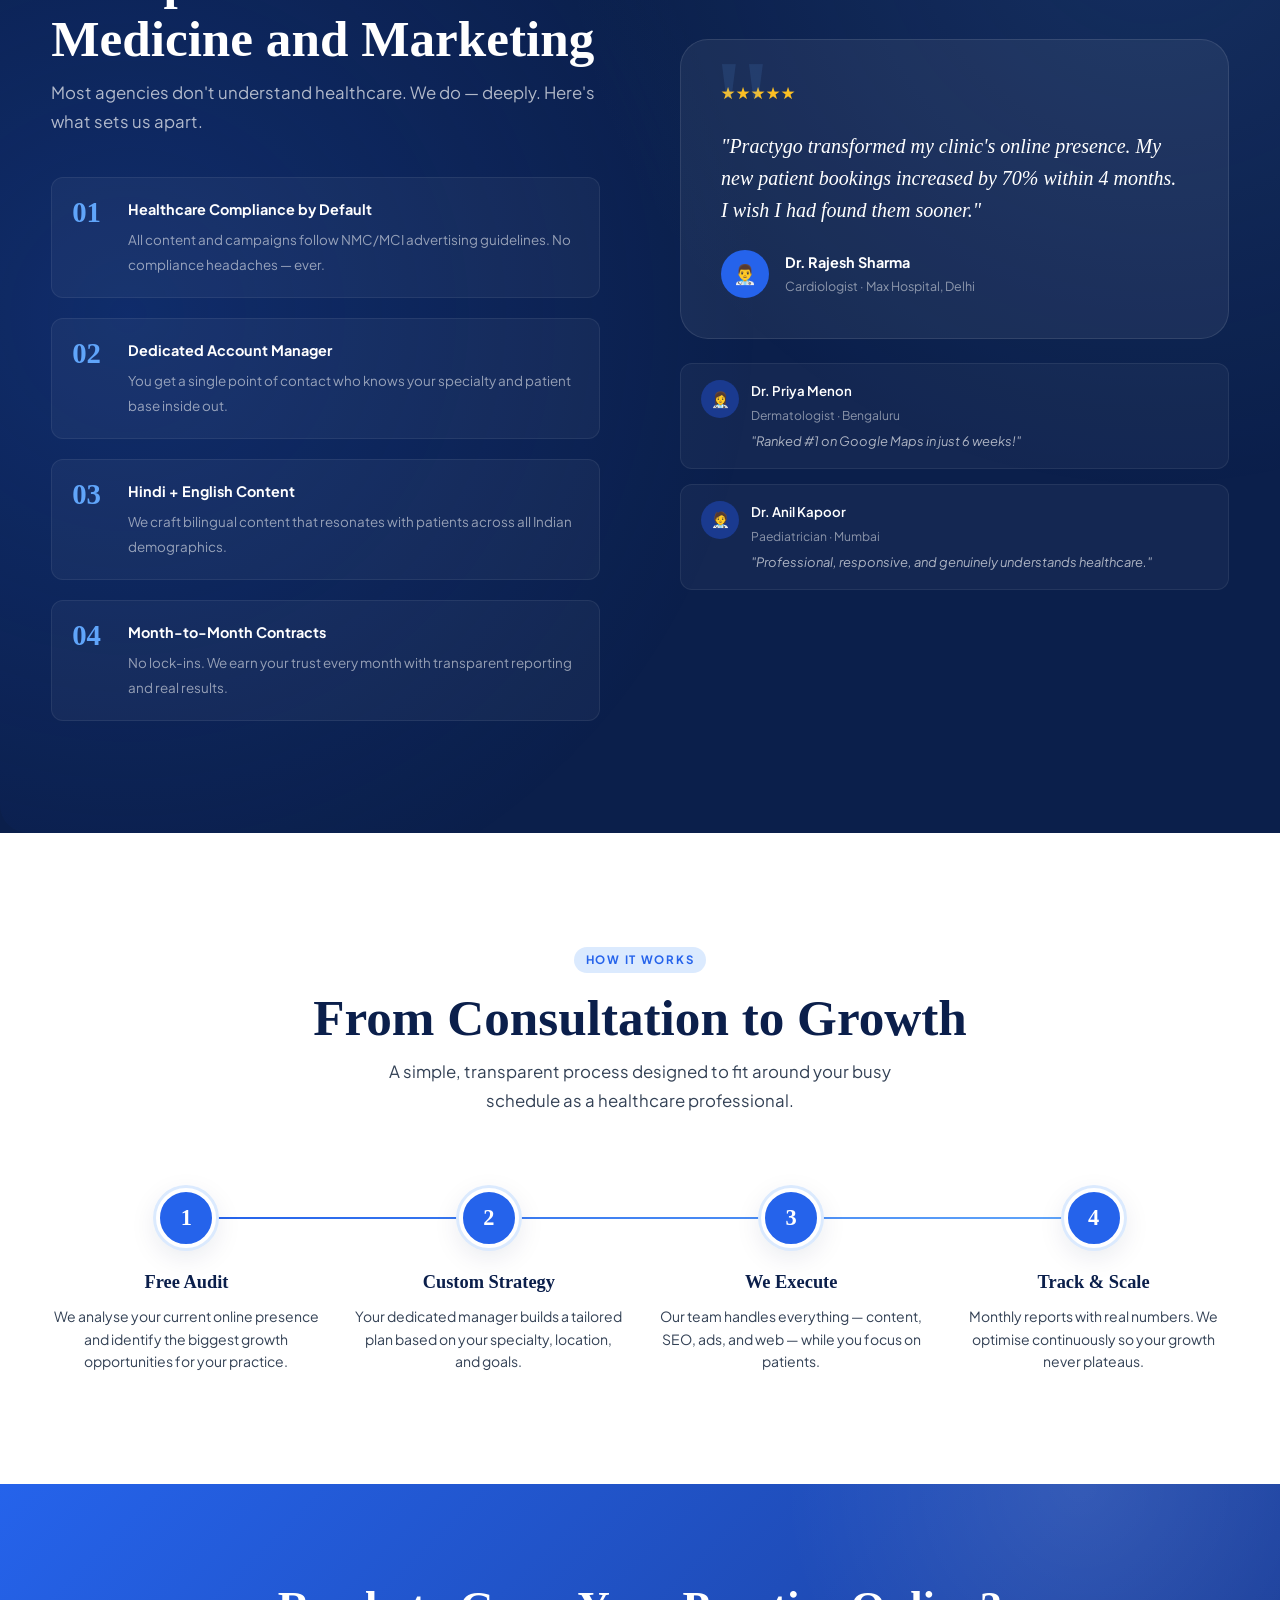
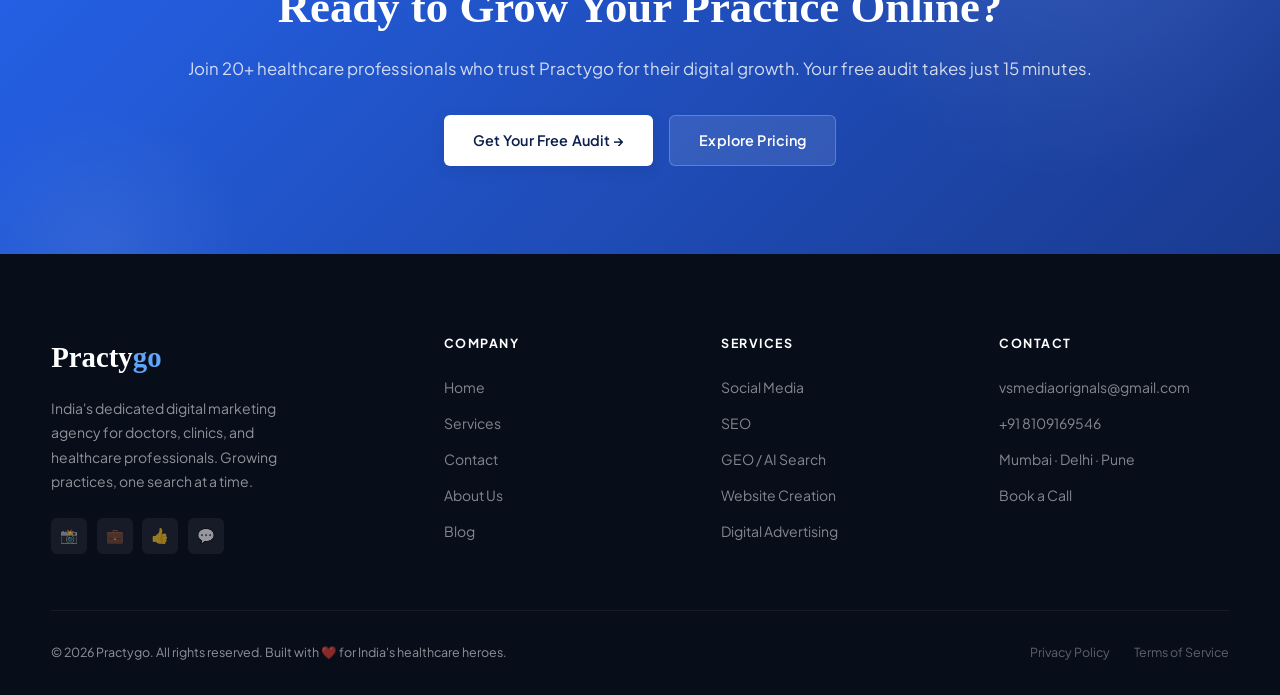
==== commit db3f0a06: "Update index.html" ====
--- a/index.html
+++ b/index.html
@@ -21,7 +21,7 @@
   <link rel="preconnect" href="https://fonts.gstatic.com" crossorigin/>
   <link rel="stylesheet" href="https://fonts.googleapis.com/css2?family=Cormorant+Garant:ital,wght@0,400;0,600;0,700;1,400;1,700&family=Plus+Jakarta+Sans:wght@300;400;500;600;700&display=swap"/>
   <link rel="stylesheet" href="styles.css"/>
-  <link rel="icon" href="data:image/svg+xml,<svg xmlns='http://www.w3.org/2000/svg' viewBox='0 0 100 100'><text y='.9em' font-size='90'>🩺</text></svg>"/>
+  <link rel="icon" href="FaviconLogo.svg" type="image/svg+xml"/>
 </head>
 <body>
 
@@ -36,7 +36,10 @@
 
 <nav class="nav" id="nav">
   <div class="container nav-inner">
-    <a href="index.html" class="logo">Practy<span>go</span></a>
+    <a href="index.html" class="logo">
+    <img src="FaviconLogo.svg" alt="Practygo Logo" style="display:inline;height:42px;width:42px;vertical-align:middle;margin-right:0.4rem;position:relative;top:-3px;">
+    Practy<span>go</span>
+    </a>
     <div class="nav-links">
       <a href="index.html" class="active">Home</a>
       <a href="services.html">Services</a>
--- a/styles.css
+++ b/styles.css
@@ -42,7 +42,7 @@
   overflow-x: hidden;
   cursor: none;
 }
-@media (pointer: coarse) { body { cursor: none; } }
+@media (pointer: coarse) { body { cursor: auto; } }
 img { max-width: 100%; display: block; }
 a { text-decoration: none; color: inherit; }
 ul { list-style: none; }
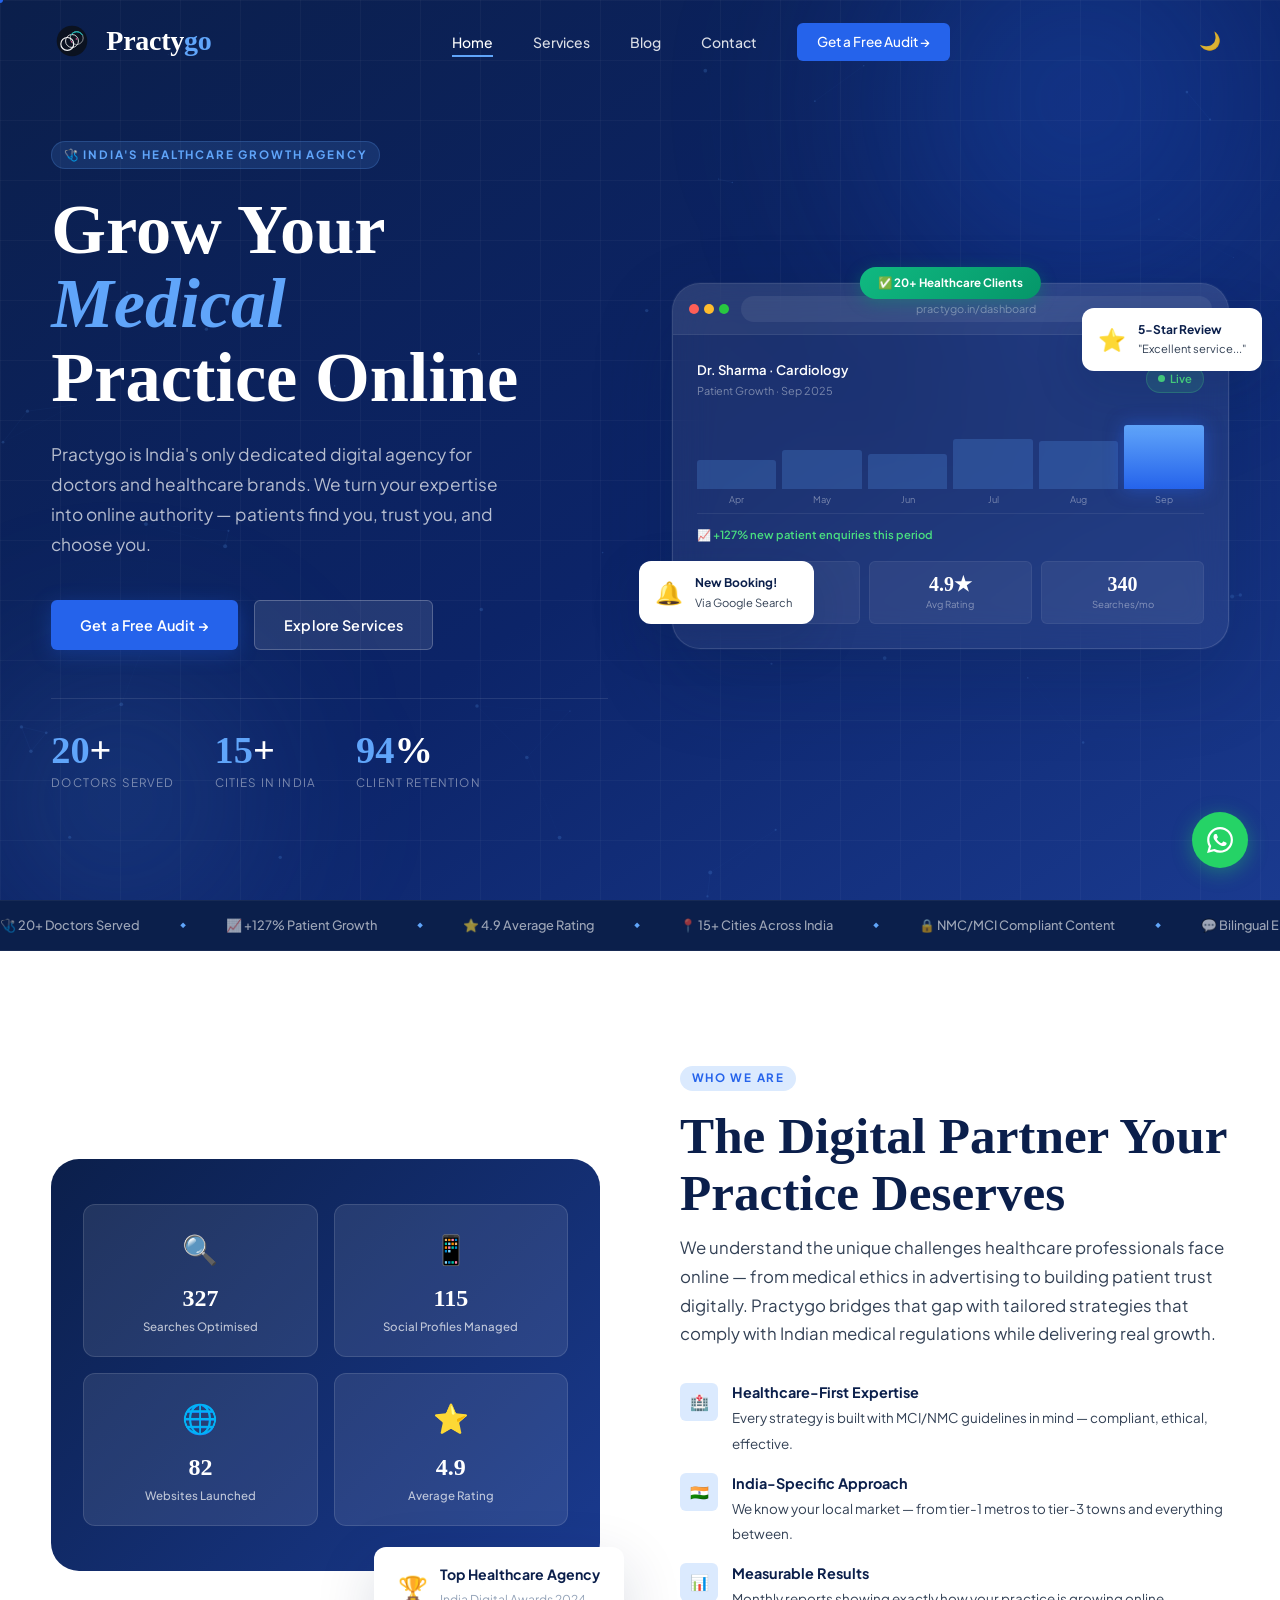
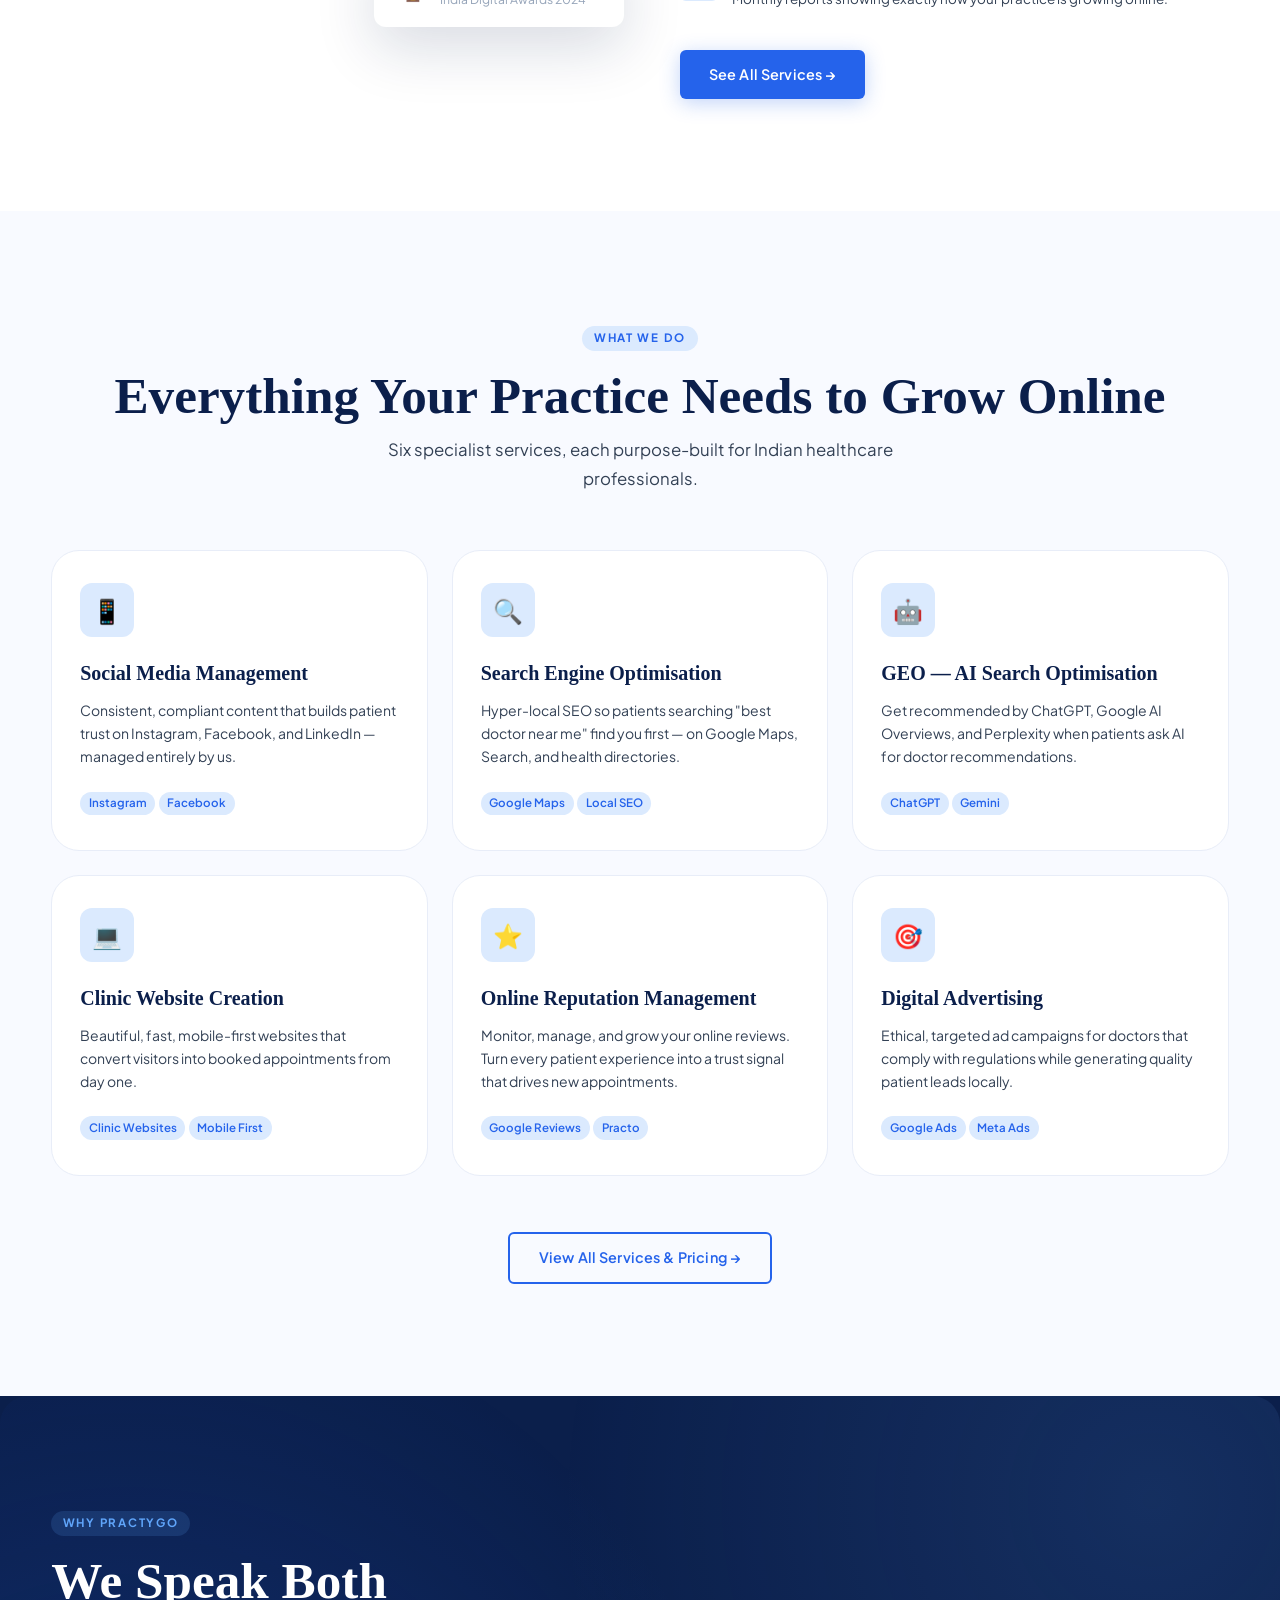
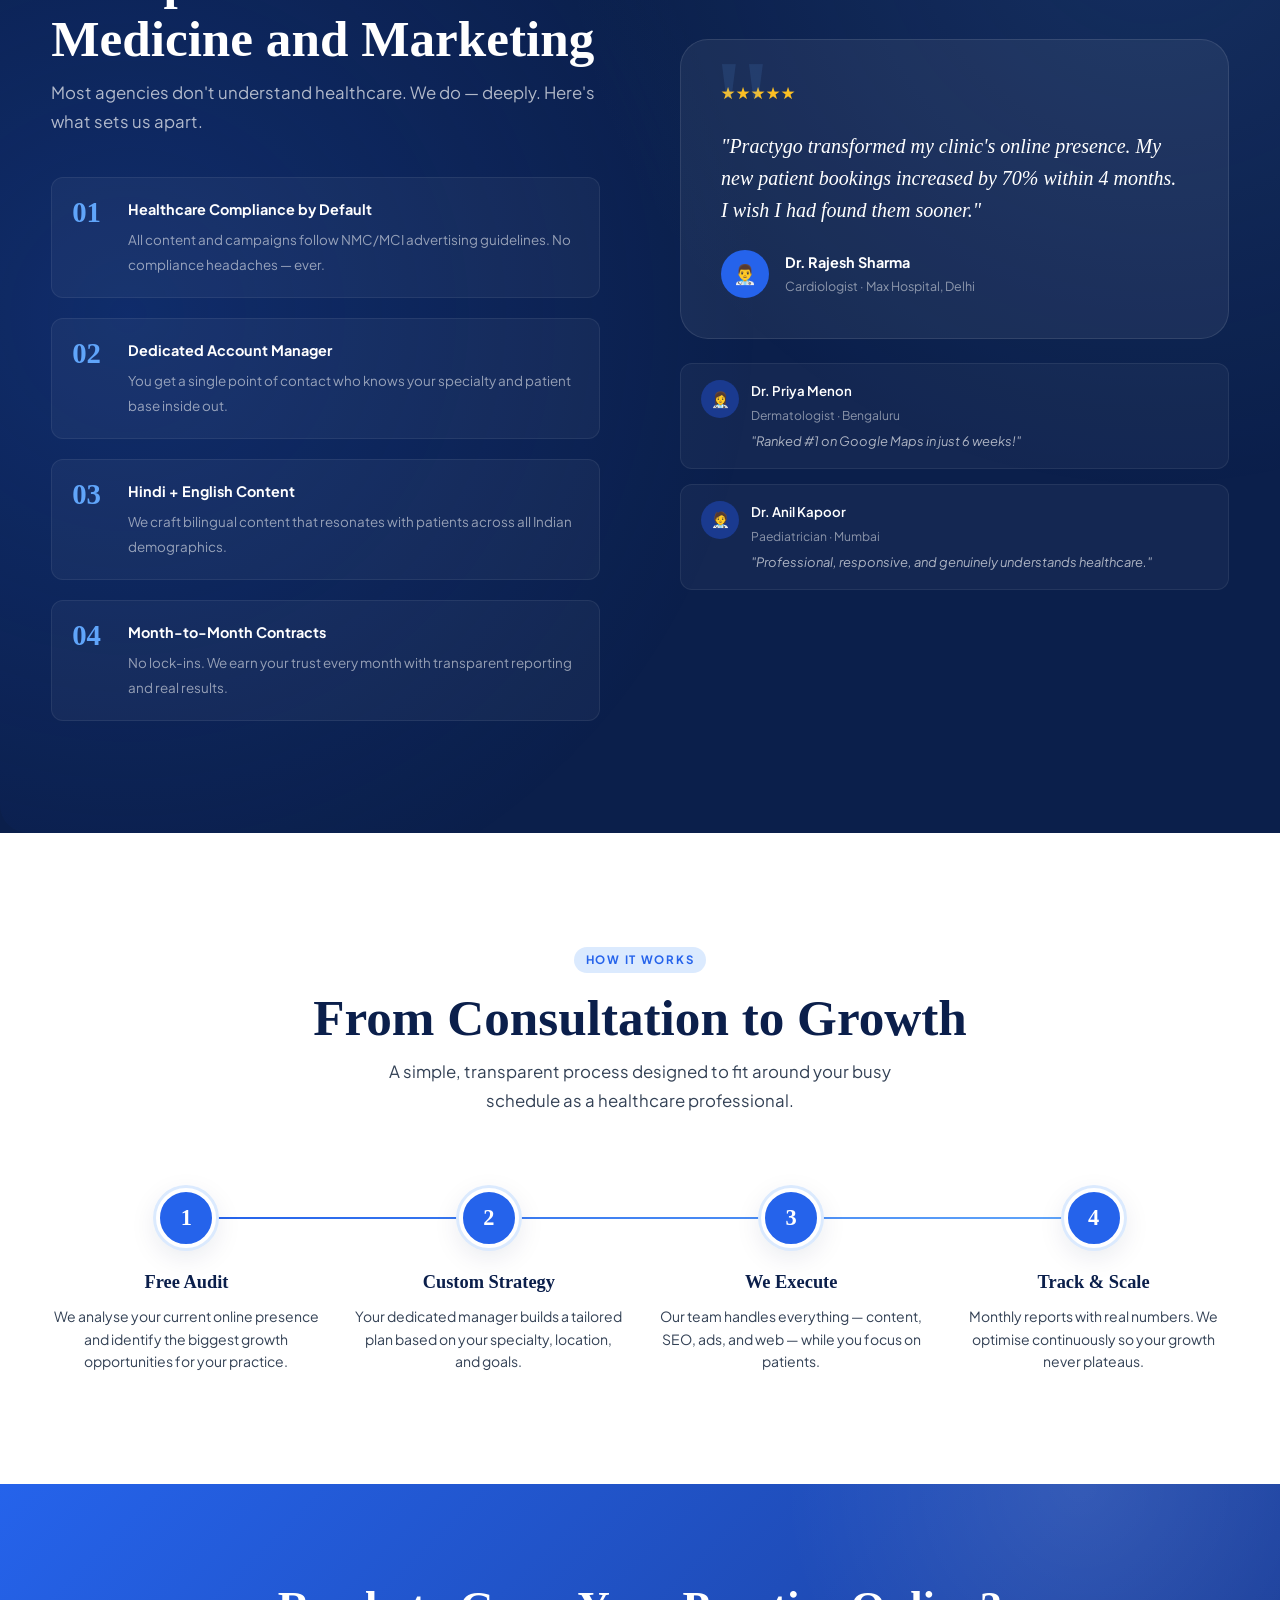
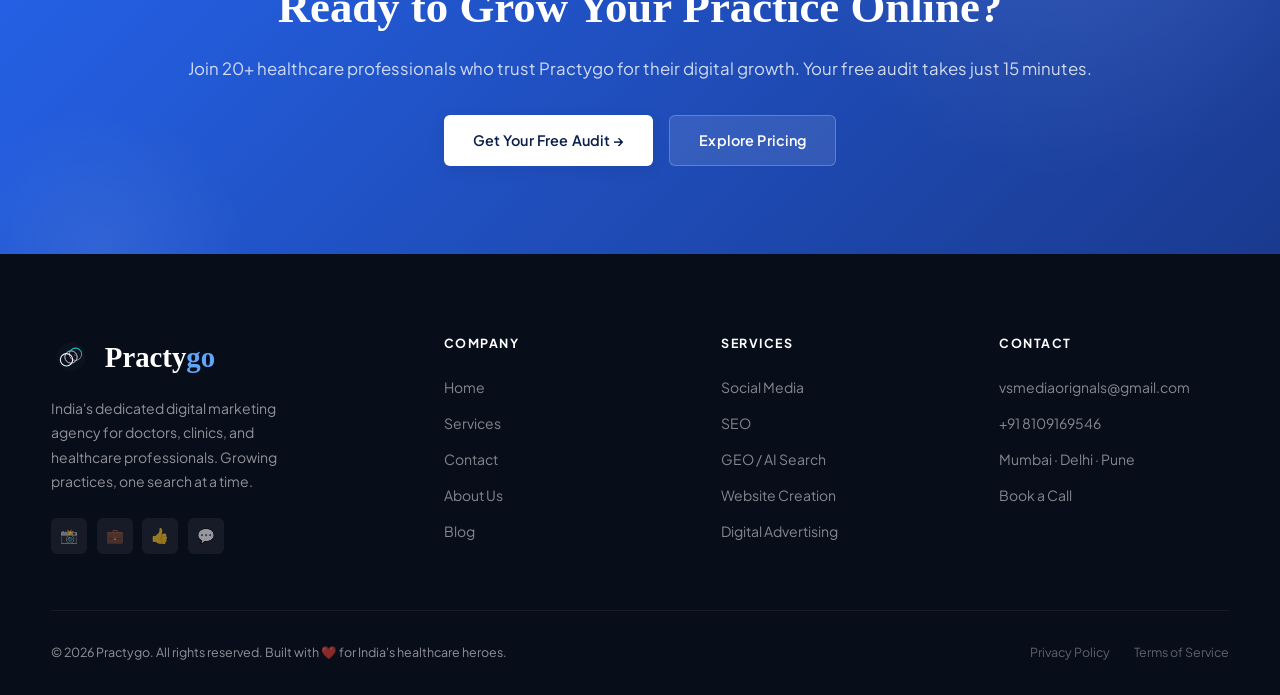
==== commit ba278ca2: "Update index.html" ====
--- a/index.html
+++ b/index.html
@@ -366,7 +366,10 @@
   <div class="container">
     <div class="footer-top">
       <div class="footer-brand">
-        <div class="logo-foot">Practy<span>go</span></div>
+        <div class="logo-foot">
+        <img src="FaviconLogo.svg" alt="Practygo Logo" style="display:inline;height:40px;width:40px;vertical-align:middle;margin-right:0.4rem;position:relative;top:-3px;">
+        Practy<span>go</span>
+        </div>
         <p>India's dedicated digital marketing agency for doctors, clinics, and healthcare professionals. Growing practices, one search at a time.</p>
         <div class="footer-brand-social">
           <a href="#" class="footer-social-btn">📸</a>
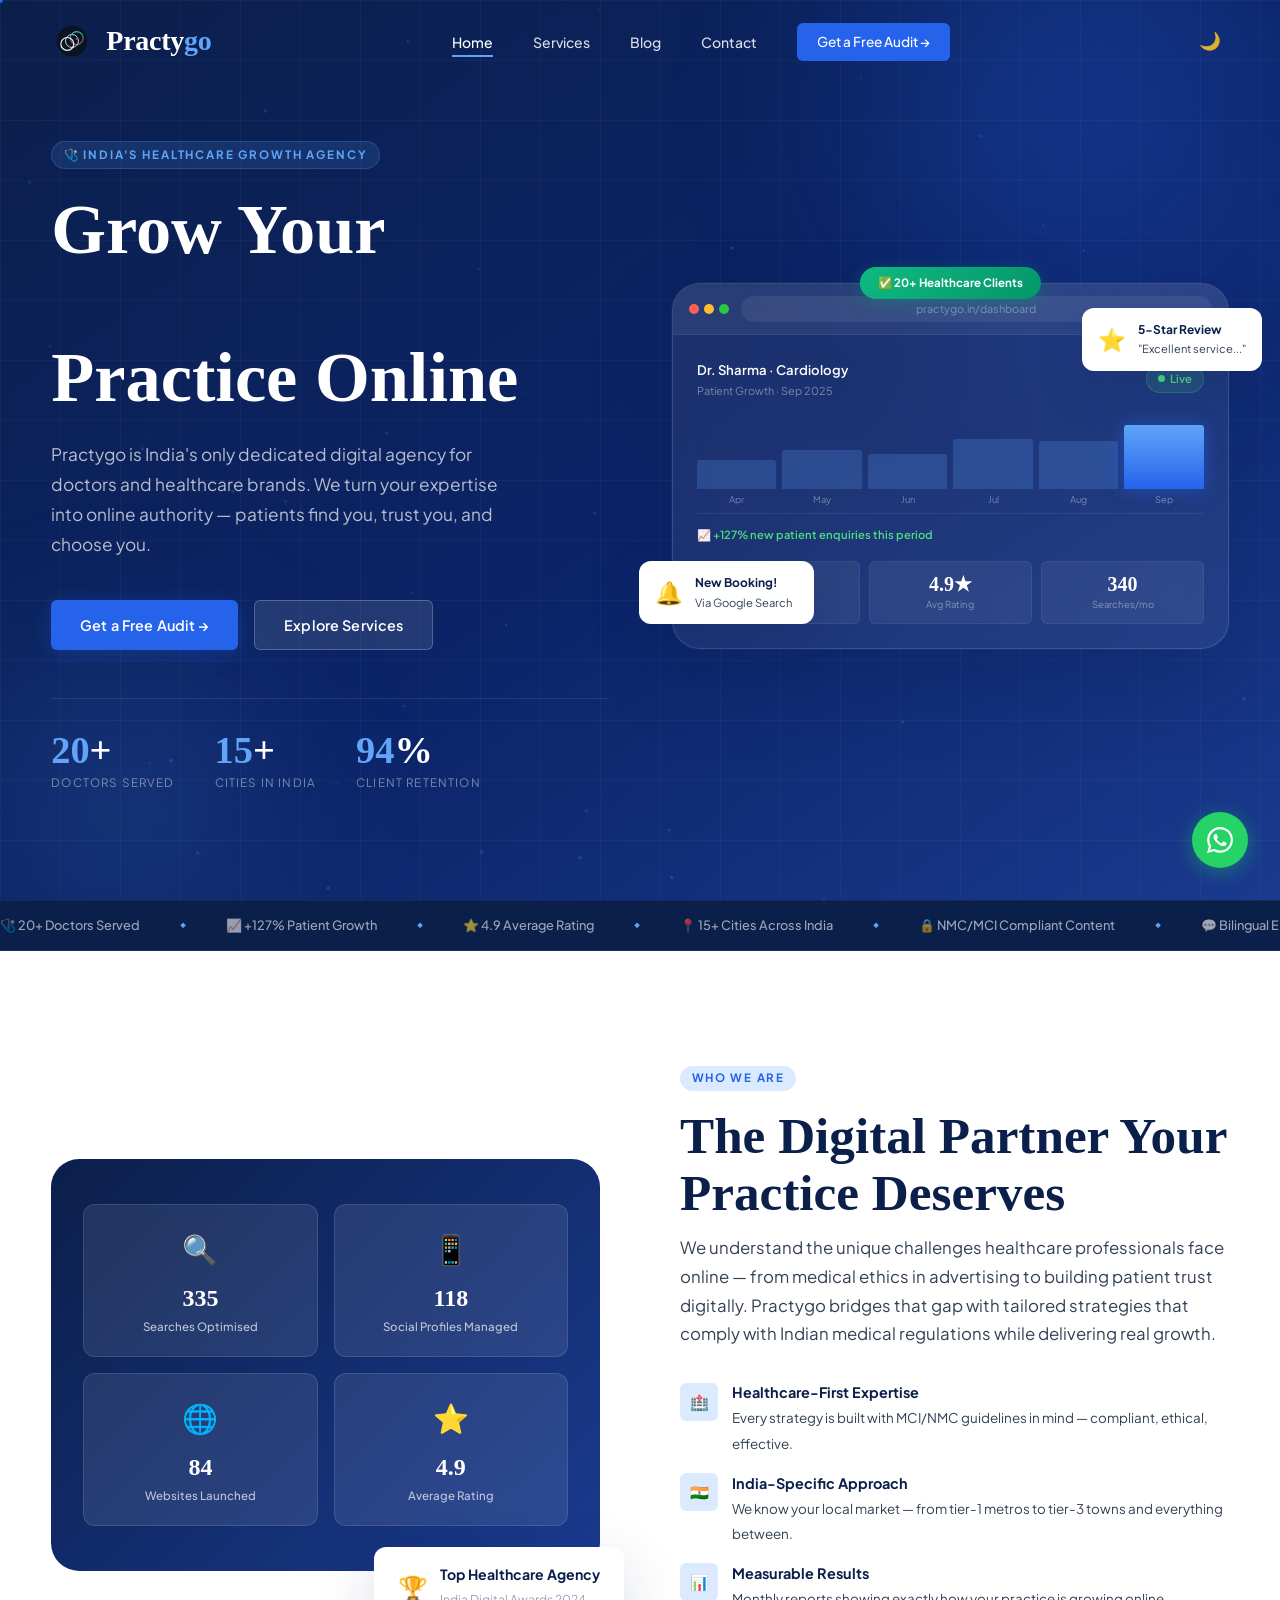
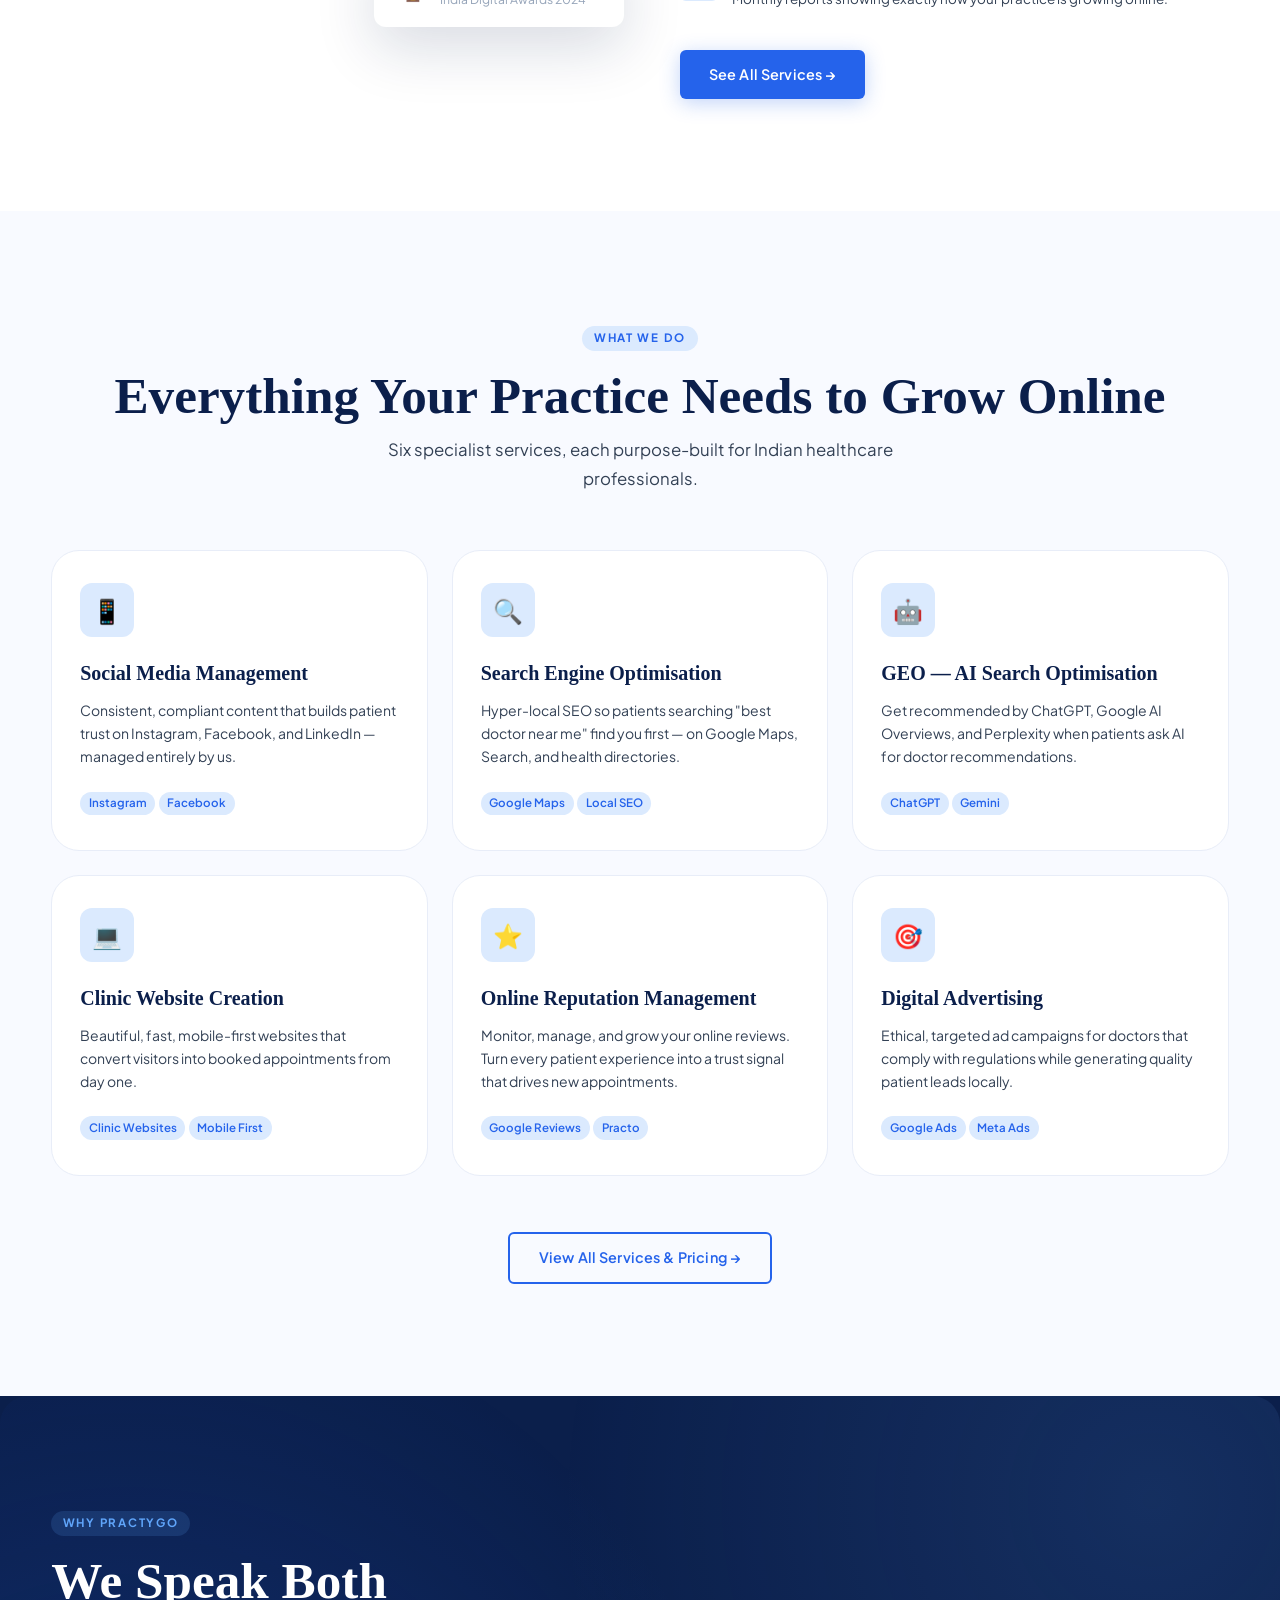
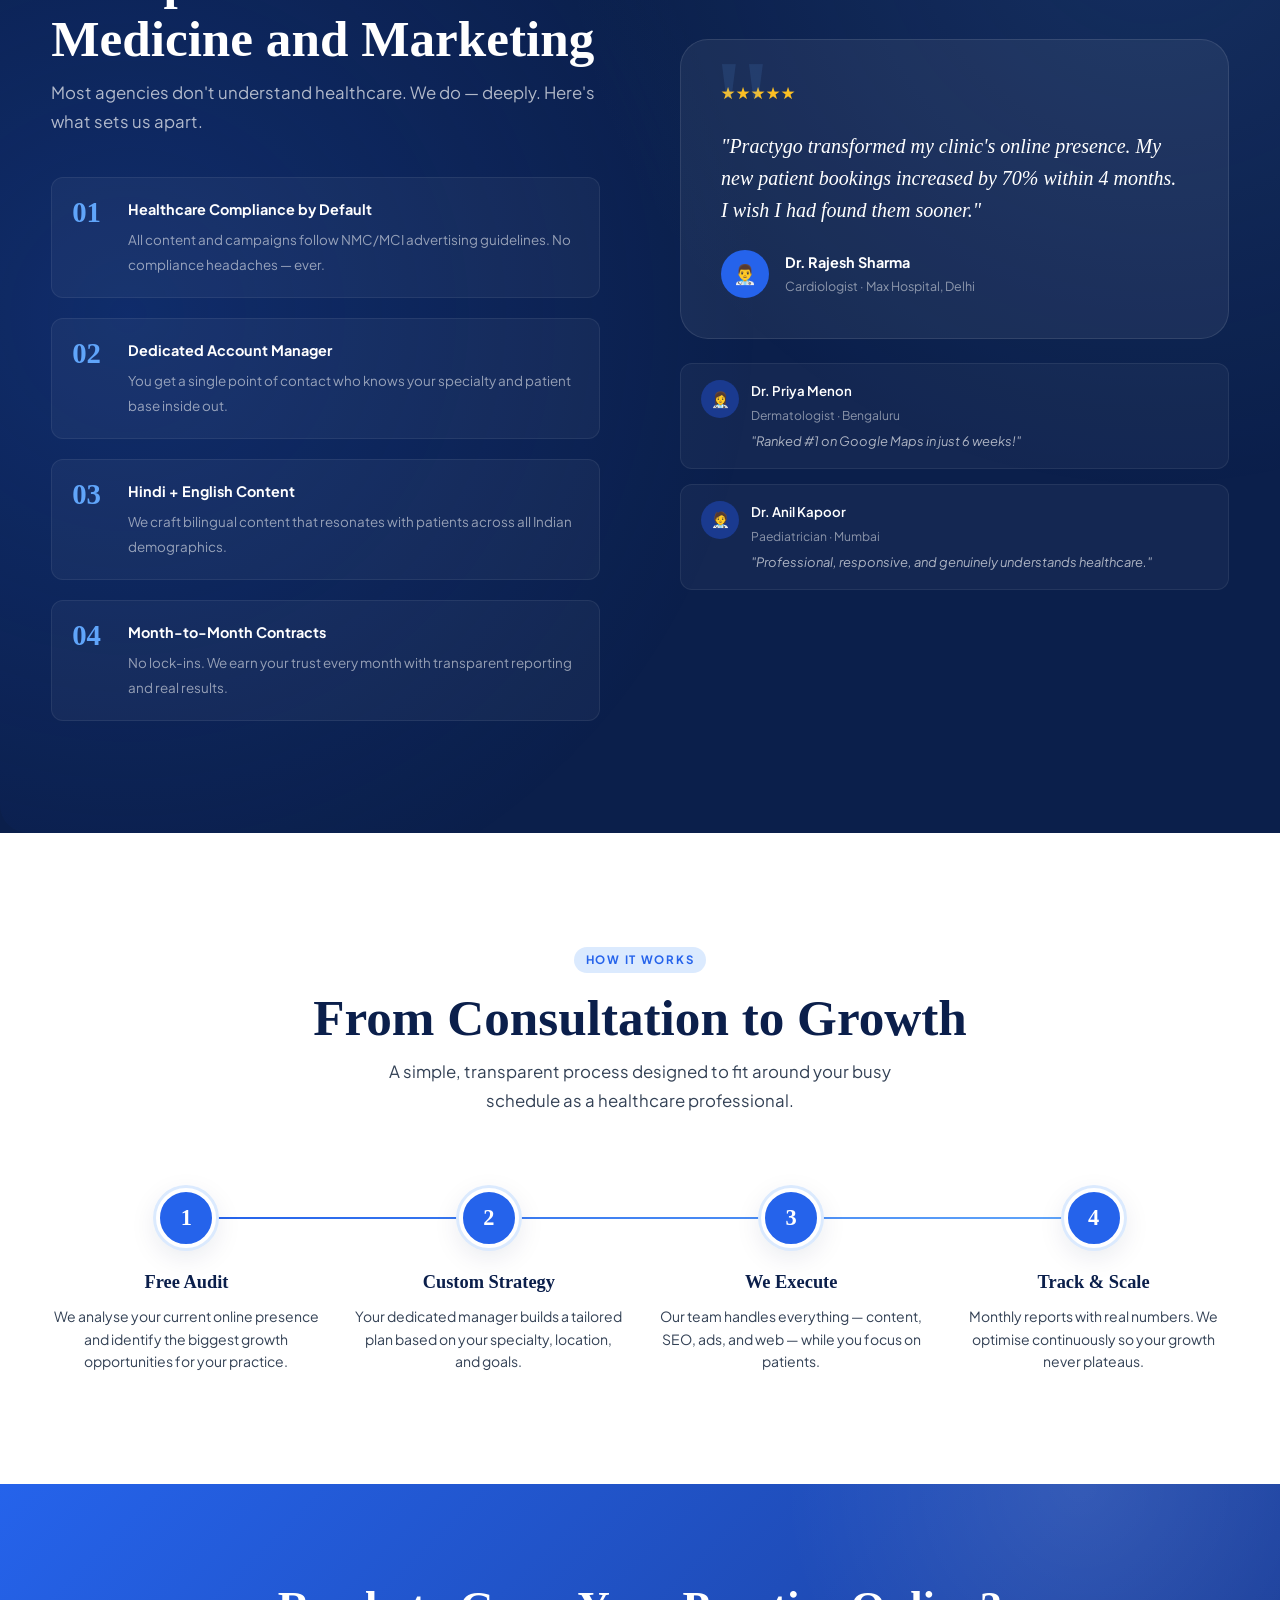
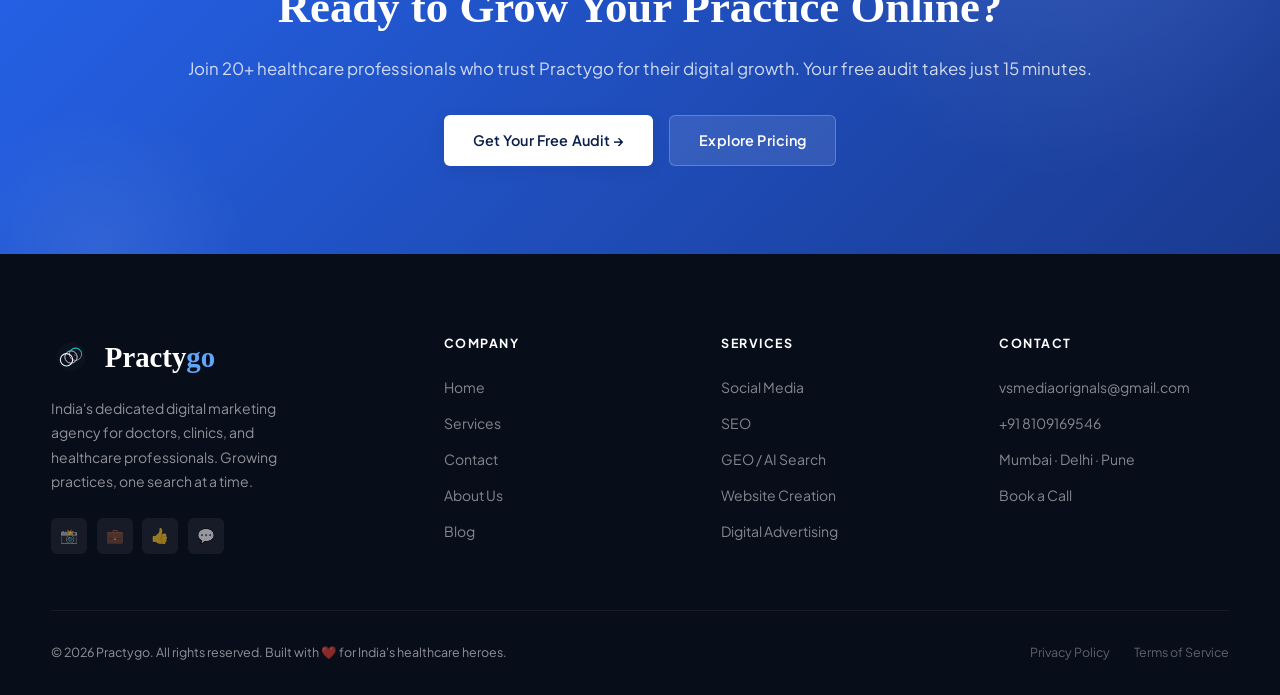
==== commit 47ba85ea: "Links fixed" ====
--- a/index.html
+++ b/index.html
@@ -1,423 +1,484 @@
 <!DOCTYPE html>
 <html lang="en">
+
 <head>
-  <meta charset="UTF-8"/>
-  <meta name="viewport" content="width=device-width, initial-scale=1.0"/>
+  <meta charset="UTF-8" />
+  <meta name="viewport" content="width=device-width, initial-scale=1.0" />
   <title>Practygo — Digital Growth for Healthcare Professionals</title>
-  <meta name="description" content="Practygo helps doctors and healthcare professionals in India grow their online presence through SEO, social media, GEO, and website creation."/>
-  <meta name="keywords" content="digital marketing for doctors India, healthcare SEO, medical practice online, doctor social media management, Practygo"/>
-  <meta name="robots" content="index, follow"/>
-  <link rel="canonical" href="https://practygo.in/"/>
-  <meta property="og:type" content="website"/>
-  <meta property="og:url" content="https://practygo.in/"/>
-  <meta property="og:title" content="Practygo — Digital Growth for Healthcare Professionals"/>
-  <meta property="og:description" content="India's dedicated digital agency for doctors & clinics. We help you rank on Google, grow on social media, and get more patients."/>
-  <meta property="og:site_name" content="Practygo"/>
-  <meta name="twitter:card" content="summary"/>
-  <meta name="twitter:title" content="Practygo — Digital Growth for Healthcare Professionals"/>
-  <meta name="twitter:description" content="India's dedicated digital agency for doctors & clinics. SEO, social media, websites & more."/>
-  <script type="application/ld+json">{"@context":"https://schema.org","@type":"ProfessionalService","name":"Practygo","url":"https://practygo.in","description":"India's dedicated digital marketing agency for doctors, clinics, and healthcare professionals.","areaServed":"India","serviceType":"Digital Marketing for Healthcare","telephone":"+918109169546","email":"vsmediaorignals@gmail.com","address":{"@type":"PostalAddress","addressLocality":"Mumbai","addressRegion":"Maharashtra","addressCountry":"IN"}}</script>
-  <link rel="preconnect" href="https://fonts.googleapis.com"/>
-  <link rel="preconnect" href="https://fonts.gstatic.com" crossorigin/>
-  <link rel="stylesheet" href="https://fonts.googleapis.com/css2?family=Cormorant+Garant:ital,wght@0,400;0,600;0,700;1,400;1,700&family=Plus+Jakarta+Sans:wght@300;400;500;600;700&display=swap"/>
-  <link rel="stylesheet" href="styles.css"/>
-  <link rel="icon" href="FaviconLogo.svg" type="image/svg+xml"/>
+  <meta name="description"
+    content="Practygo helps doctors and healthcare professionals in India grow their online presence through SEO, social media, GEO, and website creation." />
+  <meta name="keywords"
+    content="digital marketing for doctors India, healthcare SEO, medical practice online, doctor social media management, Practygo" />
+  <meta name="robots" content="index, follow" />
+  <link rel="canonical" href="https://practygo.in/" />
+  <meta property="og:type" content="website" />
+  <meta property="og:url" content="https://practygo.in/" />
+  <meta property="og:title" content="Practygo — Digital Growth for Healthcare Professionals" />
+  <meta property="og:description"
+    content="India's dedicated digital agency for doctors & clinics. We help you rank on Google, grow on social media, and get more patients." />
+  <meta property="og:site_name" content="Practygo" />
+  <meta name="twitter:card" content="summary" />
+  <meta name="twitter:title" content="Practygo — Digital Growth for Healthcare Professionals" />
+  <meta name="twitter:description"
+    content="India's dedicated digital agency for doctors & clinics. SEO, social media, websites & more." />
+  <script
+    type="application/ld+json">{"@context":"https://schema.org","@type":"ProfessionalService","name":"Practygo","url":"https://practygo.in","description":"India's dedicated digital marketing agency for doctors, clinics, and healthcare professionals.","areaServed":"India","serviceType":"Digital Marketing for Healthcare","telephone":"+918109169546","email":"vsmediaorignals@gmail.com","address":{"@type":"PostalAddress","addressLocality":"Mumbai","addressRegion":"Maharashtra","addressCountry":"IN"}}</script>
+  <link rel="preconnect" href="https://fonts.googleapis.com" />
+  <link rel="preconnect" href="https://fonts.gstatic.com" crossorigin />
+  <link rel="stylesheet"
+    href="https://fonts.googleapis.com/css2?family=Cormorant+Garant:ital,wght@0,400;0,600;0,700;1,400;1,700&family=Plus+Jakarta+Sans:wght@300;400;500;600;700&display=swap" />
+  <link rel="stylesheet" href="styles.css" />
+  <link rel="icon" href="FaviconLogo.svg" type="image/svg+xml" />
 </head>
+
 <body>
 
-<!-- Custom cursor -->
-<div class="cursor-dot" id="cursorDot"></div>
-<div class="cursor-ring" id="cursorRing"></div>
-
-<!-- WhatsApp FAB -->
-<a href="https://wa.me/918109169546" class="wa-fab" target="_blank" rel="noopener" title="Chat on WhatsApp">
-  <svg width="26" height="26" viewBox="0 0 24 24" fill="currentColor"><path d="M17.472 14.382c-.297-.149-1.758-.867-2.03-.967-.273-.099-.471-.148-.67.15-.197.297-.767.966-.94 1.164-.173.199-.347.223-.644.075-.297-.15-1.255-.463-2.39-1.475-.883-.788-1.48-1.761-1.653-2.059-.173-.297-.018-.458.13-.606.134-.133.298-.347.446-.52.149-.174.198-.298.298-.497.099-.198.05-.371-.025-.52-.075-.149-.669-1.612-.916-2.207-.242-.579-.487-.5-.669-.51-.173-.008-.371-.01-.57-.01-.198 0-.52.074-.792.372-.272.297-1.04 1.016-1.04 2.479 0 1.462 1.065 2.875 1.213 3.074.149.198 2.096 3.2 5.077 4.487.709.306 1.262.489 1.694.625.712.227 1.36.195 1.871.118.571-.085 1.758-.719 2.006-1.413.248-.694.248-1.289.173-1.413-.074-.124-.272-.198-.57-.347m-5.421 7.403h-.004a9.87 9.87 0 01-5.031-1.378l-.361-.214-3.741.982.998-3.648-.235-.374a9.86 9.86 0 01-1.51-5.26c.001-5.45 4.436-9.884 9.888-9.884 2.64 0 5.122 1.03 6.988 2.898a9.825 9.825 0 012.893 6.994c-.003 5.45-4.437 9.884-9.885 9.884m8.413-18.297A11.815 11.815 0 0012.05 0C5.495 0 .16 5.335.157 11.892c0 2.096.547 4.142 1.588 5.945L.057 24l6.305-1.654a11.882 11.882 0 005.683 1.448h.005c6.554 0 11.89-5.335 11.893-11.893a11.821 11.821 0 00-3.48-8.413z"/></svg>
-</a>
-
-<nav class="nav" id="nav">
-  <div class="container nav-inner">
-    <a href="index.html" class="logo">
-    <img src="FaviconLogo.svg" alt="Practygo Logo" style="display:inline;height:42px;width:42px;vertical-align:middle;margin-right:0.4rem;position:relative;top:-3px;">
-    Practy<span>go</span>
-    </a>
-    <div class="nav-links">
-      <a href="index.html" class="active">Home</a>
-      <a href="services.html">Services</a>
-      <a href="blog.html">Blog</a>
-      <a href="contact.html">Contact</a>
-      <a href="contact.html" class="nav-cta">Get a Free Audit →</a>
-    </div>
-    <div style="display:flex;align-items:center;gap:.5rem">
-      <button class="theme-toggle" id="themeToggle" title="Toggle dark mode">🌙</button>
-      <button class="hamburger" aria-label="Open menu"><span></span><span></span><span></span></button>
-    </div>
+  <!-- Custom cursor -->
+  <div class="cursor-dot" id="cursorDot"></div>
+  <div class="cursor-ring" id="cursorRing"></div>
+
+  <!-- WhatsApp FAB -->
+  <a href="https://wa.me/918109169546" class="wa-fab" target="_blank" rel="noopener" title="Chat on WhatsApp">
+    <svg width="26" height="26" viewBox="0 0 24 24" fill="currentColor">
+      <path
+        d="M17.472 14.382c-.297-.149-1.758-.867-2.03-.967-.273-.099-.471-.148-.67.15-.197.297-.767.966-.94 1.164-.173.199-.347.223-.644.075-.297-.15-1.255-.463-2.39-1.475-.883-.788-1.48-1.761-1.653-2.059-.173-.297-.018-.458.13-.606.134-.133.298-.347.446-.52.149-.174.198-.298.298-.497.099-.198.05-.371-.025-.52-.075-.149-.669-1.612-.916-2.207-.242-.579-.487-.5-.669-.51-.173-.008-.371-.01-.57-.01-.198 0-.52.074-.792.372-.272.297-1.04 1.016-1.04 2.479 0 1.462 1.065 2.875 1.213 3.074.149.198 2.096 3.2 5.077 4.487.709.306 1.262.489 1.694.625.712.227 1.36.195 1.871.118.571-.085 1.758-.719 2.006-1.413.248-.694.248-1.289.173-1.413-.074-.124-.272-.198-.57-.347m-5.421 7.403h-.004a9.87 9.87 0 01-5.031-1.378l-.361-.214-3.741.982.998-3.648-.235-.374a9.86 9.86 0 01-1.51-5.26c.001-5.45 4.436-9.884 9.888-9.884 2.64 0 5.122 1.03 6.988 2.898a9.825 9.825 0 012.893 6.994c-.003 5.45-4.437 9.884-9.885 9.884m8.413-18.297A11.815 11.815 0 0012.05 0C5.495 0 .16 5.335.157 11.892c0 2.096.547 4.142 1.588 5.945L.057 24l6.305-1.654a11.882 11.882 0 005.683 1.448h.005c6.554 0 11.89-5.335 11.893-11.893a11.821 11.821 0 00-3.48-8.413z" />
+    </svg>
+  </a>
+
+  <nav class="nav" id="nav">
+    <div class="container nav-inner">
+      <a href="index.html" class="logo">
+        <img src="FaviconLogo.svg" alt="Practygo Logo"
+          style="display:inline;height:42px;width:42px;vertical-align:middle;margin-right:0.4rem;position:relative;top:-3px;">
+        Practy<span>go</span>
+      </a>
+      <div class="nav-links">
+        <a href="index.html" class="active">Home</a>
+        <a href="services.html">Services</a>
+        <a href="blog.html">Blog</a>
+        <a href="contact.html">Contact</a>
+        <a href="contact.html" class="nav-cta">Get a Free Audit →</a>
+      </div>
+      <div style="display:flex;align-items:center;gap:.5rem">
+        <button class="theme-toggle" id="themeToggle" title="Toggle dark mode">🌙</button>
+        <button class="hamburger" aria-label="Open menu"><span></span><span></span><span></span></button>
+      </div>
+    </div>
+  </nav>
+
+  <div class="mobile-nav">
+    <button class="mobile-close">✕</button>
+    <a href="index.html">Home</a>
+    <a href="services.html">Services</a>
+    <a href="blog.html">Blog</a>
+    <a href="contact.html">Contact</a>
+    <a href="contact.html" class="btn btn-primary" style="font-size:1rem;margin-top:1rem">Get a Free Audit</a>
   </div>
-</nav>
-
-<div class="mobile-nav">
-  <button class="mobile-close">✕</button>
-  <a href="index.html">Home</a>
-  <a href="services.html">Services</a>
-  <a href="blog.html">Blog</a>
-  <a href="contact.html">Contact</a>
-  <a href="contact.html" class="btn btn-primary" style="font-size:1rem;margin-top:1rem">Get a Free Audit</a>
-</div>
-
-<!-- HERO -->
-<section class="hero" id="hero">
-  <div class="hero-orb hero-orb-1"></div>
-  <div class="hero-orb hero-orb-2"></div>
-  <div class="hero-grid"></div>
-  <canvas class="hero-canvas" id="heroCanvas"></canvas>
-  <div class="container">
-    <div class="hero-inner">
-      <div class="hero-content">
-        <span class="hero-label">🩺 India's Healthcare Growth Agency</span>
-        <h1>Grow Your<br><em class="word-cycle" id="wordCycle">Medical</em><br>Practice Online</h1>
-        <p class="hero-desc">Practygo is India's only dedicated digital agency for doctors and healthcare brands. We turn your expertise into online authority — patients find you, trust you, and choose you.</p>
-        <div class="hero-actions">
-          <a href="contact.html" class="btn btn-primary magnetic-btn">Get a Free Audit →</a>
-          <a href="services.html" class="btn btn-ghost">Explore Services</a>
-        </div>
-        <div class="hero-stats">
-          <div class="stat-item">
-            <div class="stat-num"><span data-target="20">0</span>+</div>
-            <div class="stat-label">Doctors Served</div>
-          </div>
-          <div class="stat-item">
-            <div class="stat-num"><span data-target="15">0</span>+</div>
-            <div class="stat-label">Cities in India</div>
-          </div>
-          <div class="stat-item">
-            <div class="stat-num"><span data-target="94">0</span>%</div>
-            <div class="stat-label">Client Retention</div>
-          </div>
-        </div>
-      </div>
-
-      <div class="hero-visual">
-        <div class="hero-badge">✅ 20+ Healthcare Clients</div>
-        <div class="dash-wrap">
-          <div class="dash-chrome">
-            <div class="dash-dots"><span></span><span></span><span></span></div>
-            <div class="dash-addr">practygo.in/dashboard</div>
-          </div>
-          <div class="dash-body">
-            <div class="dash-header-row">
+
+  <!-- HERO -->
+  <section class="hero" id="hero">
+    <div class="hero-orb hero-orb-1"></div>
+    <div class="hero-orb hero-orb-2"></div>
+    <div class="hero-grid"></div>
+    <canvas class="hero-canvas" id="heroCanvas"></canvas>
+    <div class="container">
+      <div class="hero-inner">
+        <div class="hero-content">
+          <span class="hero-label">🩺 India's Healthcare Growth Agency</span>
+          <h1>Grow Your<br><em class="word-cycle" id="wordCycle">Medical</em><br>Practice Online</h1>
+          <p class="hero-desc">Practygo is India's only dedicated digital agency for doctors and healthcare brands. We
+            turn your expertise into online authority — patients find you, trust you, and choose you.</p>
+          <div class="hero-actions">
+            <a href="contact.html" class="btn btn-primary magnetic-btn">Get a Free Audit →</a>
+            <a href="services.html" class="btn btn-ghost">Explore Services</a>
+          </div>
+          <div class="hero-stats">
+            <div class="stat-item">
+              <div class="stat-num"><span data-target="20">0</span>+</div>
+              <div class="stat-label">Doctors Served</div>
+            </div>
+            <div class="stat-item">
+              <div class="stat-num"><span data-target="15">0</span>+</div>
+              <div class="stat-label">Cities in India</div>
+            </div>
+            <div class="stat-item">
+              <div class="stat-num"><span data-target="94">0</span>%</div>
+              <div class="stat-label">Client Retention</div>
+            </div>
+          </div>
+        </div>
+
+        <div class="hero-visual">
+          <div class="hero-badge">✅ 20+ Healthcare Clients</div>
+          <div class="dash-wrap">
+            <div class="dash-chrome">
+              <div class="dash-dots"><span></span><span></span><span></span></div>
+              <div class="dash-addr">practygo.in/dashboard</div>
+            </div>
+            <div class="dash-body">
+              <div class="dash-header-row">
+                <div>
+                  <div class="dash-clinic">Dr. Sharma · Cardiology</div>
+                  <div class="dash-period">Patient Growth · Sep 2025</div>
+                </div>
+                <div class="live-pill"><span class="pulse-dot"></span> Live</div>
+              </div>
+              <div class="bar-chart-wrap">
+                <div class="bar-chart">
+                  <div class="bar" style="--h:42%"><span>Apr</span></div>
+                  <div class="bar" style="--h:55%"><span>May</span></div>
+                  <div class="bar" style="--h:50%"><span>Jun</span></div>
+                  <div class="bar" style="--h:72%"><span>Jul</span></div>
+                  <div class="bar" style="--h:68%"><span>Aug</span></div>
+                  <div class="bar bar-hi" style="--h:91%"><span>Sep</span></div>
+                </div>
+              </div>
+              <div class="chart-tag">📈 +127% new patient enquiries this period</div>
+              <div class="dash-kpi-row">
+                <div class="kpi">
+                  <div class="kpi-val">#1</div>
+                  <div class="kpi-lbl">Google Maps</div>
+                </div>
+                <div class="kpi">
+                  <div class="kpi-val">4.9★</div>
+                  <div class="kpi-lbl">Avg Rating</div>
+                </div>
+                <div class="kpi">
+                  <div class="kpi-val">340</div>
+                  <div class="kpi-lbl">Searches/mo</div>
+                </div>
+              </div>
+            </div>
+          </div>
+          <div class="fl-card fl-a">
+            <div class="fl-icon">🔔</div>
+            <div><strong>New Booking!</strong><span>Via Google Search</span></div>
+          </div>
+          <div class="fl-card fl-b">
+            <div class="fl-icon">⭐</div>
+            <div><strong>5-Star Review</strong><span>"Excellent service..."</span></div>
+          </div>
+        </div>
+      </div>
+    </div>
+  </section>
+
+  <!-- MARQUEE STRIP -->
+  <div class="marquee-wrap">
+    <div class="marquee-track">
+      <span>🩺 20+ Doctors Served</span><span class="mdot">◆</span>
+      <span>📈 +127% Patient Growth</span><span class="mdot">◆</span>
+      <span>⭐ 4.9 Average Rating</span><span class="mdot">◆</span>
+      <span>📍 15+ Cities Across India</span><span class="mdot">◆</span>
+      <span>🔒 NMC/MCI Compliant Content</span><span class="mdot">◆</span>
+      <span>💬 Bilingual EN + हिंदी</span><span class="mdot">◆</span>
+      <span>📅 Month-to-Month Plans</span><span class="mdot">◆</span>
+      <!-- duplicate for seamless loop -->
+      <span>🩺 20+ Doctors Served</span><span class="mdot">◆</span>
+      <span>📈 +127% Patient Growth</span><span class="mdot">◆</span>
+      <span>⭐ 4.9 Average Rating</span><span class="mdot">◆</span>
+      <span>📍 15+ Cities Across India</span><span class="mdot">◆</span>
+      <span>🔒 NMC/MCI Compliant Content</span><span class="mdot">◆</span>
+      <span>💬 Bilingual EN + हिंदी</span><span class="mdot">◆</span>
+      <span>📅 Month-to-Month Plans</span><span class="mdot">◆</span>
+    </div>
+  </div>
+
+  <!-- ABOUT -->
+  <section class="about-strip">
+    <div class="container">
+      <div class="about-strip-inner">
+        <div class="about-visual reveal">
+          <div class="about-img-wrap">
+            <div class="about-img-placeholder">
+              <div class="about-mini-card">
+                <div class="icon">🔍</div><strong data-target="340">0</strong>
+                <p>Searches Optimised</p>
+              </div>
+              <div class="about-mini-card">
+                <div class="icon">📱</div><strong data-target="120">0</strong>
+                <p>Social Profiles Managed</p>
+              </div>
+              <div class="about-mini-card">
+                <div class="icon">🌐</div><strong data-target="85">0</strong>
+                <p>Websites Launched</p>
+              </div>
+              <div class="about-mini-card">
+                <div class="icon">⭐</div><strong>4.9</strong>
+                <p>Average Rating</p>
+              </div>
+            </div>
+          </div>
+          <div class="about-badge">
+            <div class="about-badge-icon">🏆</div>
+            <div class="about-badge-text">
+              <strong>Top Healthcare Agency</strong>
+              <span>India Digital Awards 2024</span>
+            </div>
+          </div>
+        </div>
+        <div class="about-content reveal">
+          <span class="section-label">Who We Are</span>
+          <h2 class="section-title">The Digital Partner Your Practice Deserves</h2>
+          <p class="section-sub">We understand the unique challenges healthcare professionals face online — from medical
+            ethics in advertising to building patient trust digitally. Practygo bridges that gap with tailored
+            strategies that comply with Indian medical regulations while delivering real growth.</p>
+          <div class="about-features">
+            <div class="about-feature">
+              <div class="about-feature-icon">🏥</div>
+              <div class="about-feature-text"><strong>Healthcare-First Expertise</strong><span>Every strategy is built
+                  with MCI/NMC guidelines in mind — compliant, ethical, effective.</span></div>
+            </div>
+            <div class="about-feature">
+              <div class="about-feature-icon">🇮🇳</div>
+              <div class="about-feature-text"><strong>India-Specific Approach</strong><span>We know your local market —
+                  from tier-1 metros to tier-3 towns and everything between.</span></div>
+            </div>
+            <div class="about-feature">
+              <div class="about-feature-icon">📊</div>
+              <div class="about-feature-text"><strong>Measurable Results</strong><span>Monthly reports showing exactly
+                  how your practice is growing online.</span></div>
+            </div>
+          </div>
+          <div style="margin-top:2.5rem"><a href="services.html" class="btn btn-primary magnetic-btn">See All Services
+              →</a></div>
+        </div>
+      </div>
+    </div>
+  </section>
+
+  <!-- SERVICES -->
+  <section class="services-section">
+    <div class="container">
+      <div class="services-header reveal">
+        <span class="section-label">What We Do</span>
+        <h2 class="section-title">Everything Your Practice Needs to Grow Online</h2>
+        <p class="section-sub">Six specialist services, each purpose-built for Indian healthcare professionals.</p>
+      </div>
+      <div class="services-grid">
+        <div class="service-card reveal" data-tilt>
+          <div class="service-icon">📱</div>
+          <h3>Social Media Management</h3>
+          <p>Consistent, compliant content that builds patient trust on Instagram, Facebook, and LinkedIn — managed
+            entirely by us.</p>
+          <div><span class="service-tag">Instagram</span><span class="service-tag">Facebook</span></div>
+        </div>
+        <div class="service-card reveal" data-tilt>
+          <div class="service-icon">🔍</div>
+          <h3>Search Engine Optimisation</h3>
+          <p>Hyper-local SEO so patients searching "best doctor near me" find you first — on Google Maps, Search, and
+            health directories.</p>
+          <div><span class="service-tag">Google Maps</span><span class="service-tag">Local SEO</span></div>
+        </div>
+        <div class="service-card reveal" data-tilt>
+          <div class="service-icon">🤖</div>
+          <h3>GEO — AI Search Optimisation</h3>
+          <p>Get recommended by ChatGPT, Google AI Overviews, and Perplexity when patients ask AI for doctor
+            recommendations.</p>
+          <div><span class="service-tag">ChatGPT</span><span class="service-tag">Gemini</span></div>
+        </div>
+        <div class="service-card reveal" data-tilt>
+          <div class="service-icon">💻</div>
+          <h3>Clinic Website Creation</h3>
+          <p>Beautiful, fast, mobile-first websites that convert visitors into booked appointments from day one.</p>
+          <div><span class="service-tag">Clinic Websites</span><span class="service-tag">Mobile First</span></div>
+        </div>
+        <div class="service-card reveal" data-tilt>
+          <div class="service-icon">⭐</div>
+          <h3>Online Reputation Management</h3>
+          <p>Monitor, manage, and grow your online reviews. Turn every patient experience into a trust signal that
+            drives new appointments.</p>
+          <div><span class="service-tag">Google Reviews</span><span class="service-tag">Practo</span></div>
+        </div>
+        <div class="service-card reveal" data-tilt>
+          <div class="service-icon">🎯</div>
+          <h3>Digital Advertising</h3>
+          <p>Ethical, targeted ad campaigns for doctors that comply with regulations while generating quality patient
+            leads locally.</p>
+          <div><span class="service-tag">Google Ads</span><span class="service-tag">Meta Ads</span></div>
+        </div>
+      </div>
+      <div style="text-align:center;margin-top:3.5rem" class="reveal">
+        <a href="services.html" class="btn btn-outline">View All Services &amp; Pricing →</a>
+      </div>
+    </div>
+  </section>
+
+  <!-- WHY US -->
+  <section class="why-section">
+    <div class="container">
+      <div class="why-inner">
+        <div class="why-content reveal">
+          <span class="section-label">Why Practygo</span>
+          <h2 class="section-title">We Speak Both Medicine and Marketing</h2>
+          <p class="section-sub">Most agencies don't understand healthcare. We do — deeply. Here's what sets us apart.
+          </p>
+          <div class="why-reasons">
+            <div class="why-reason">
+              <div class="why-reason-num">01</div>
+              <div class="why-reason-text"><strong>Healthcare Compliance by Default</strong><span>All content and
+                  campaigns follow NMC/MCI advertising guidelines. No compliance headaches — ever.</span></div>
+            </div>
+            <div class="why-reason">
+              <div class="why-reason-num">02</div>
+              <div class="why-reason-text"><strong>Dedicated Account Manager</strong><span>You get a single point of
+                  contact who knows your specialty and patient base inside out.</span></div>
+            </div>
+            <div class="why-reason">
+              <div class="why-reason-num">03</div>
+              <div class="why-reason-text"><strong>Hindi + English Content</strong><span>We craft bilingual content that
+                  resonates with patients across all Indian demographics.</span></div>
+            </div>
+            <div class="why-reason">
+              <div class="why-reason-num">04</div>
+              <div class="why-reason-text"><strong>Month-to-Month Contracts</strong><span>No lock-ins. We earn your
+                  trust every month with transparent reporting and real results.</span></div>
+            </div>
+          </div>
+        </div>
+        <div class="reveal">
+          <div class="testimonial-card">
+            <div class="testimonial-stars">★★★★★</div>
+            <p class="testimonial-quote">"Practygo transformed my clinic's online presence. My new patient bookings
+              increased by 70% within 4 months. I wish I had found them sooner."</p>
+            <div class="testimonial-author">
+              <div class="testimonial-avatar">👨‍⚕️</div>
               <div>
-                <div class="dash-clinic">Dr. Sharma · Cardiology</div>
-                <div class="dash-period">Patient Growth · Sep 2025</div>
-              </div>
-              <div class="live-pill"><span class="pulse-dot"></span> Live</div>
-            </div>
-            <div class="bar-chart-wrap">
-              <div class="bar-chart">
-                <div class="bar" style="--h:42%"><span>Apr</span></div>
-                <div class="bar" style="--h:55%"><span>May</span></div>
-                <div class="bar" style="--h:50%"><span>Jun</span></div>
-                <div class="bar" style="--h:72%"><span>Jul</span></div>
-                <div class="bar" style="--h:68%"><span>Aug</span></div>
-                <div class="bar bar-hi" style="--h:91%"><span>Sep</span></div>
-              </div>
-            </div>
-            <div class="chart-tag">📈 +127% new patient enquiries this period</div>
-            <div class="dash-kpi-row">
-              <div class="kpi"><div class="kpi-val">#1</div><div class="kpi-lbl">Google Maps</div></div>
-              <div class="kpi"><div class="kpi-val">4.9★</div><div class="kpi-lbl">Avg Rating</div></div>
-              <div class="kpi"><div class="kpi-val">340</div><div class="kpi-lbl">Searches/mo</div></div>
-            </div>
-          </div>
-        </div>
-        <div class="fl-card fl-a">
-          <div class="fl-icon">🔔</div>
-          <div><strong>New Booking!</strong><span>Via Google Search</span></div>
-        </div>
-        <div class="fl-card fl-b">
-          <div class="fl-icon">⭐</div>
-          <div><strong>5-Star Review</strong><span>"Excellent service..."</span></div>
-        </div>
-      </div>
-    </div>
-  </div>
-</section>
-
-<!-- MARQUEE STRIP -->
-<div class="marquee-wrap">
-  <div class="marquee-track">
-    <span>🩺 20+ Doctors Served</span><span class="mdot">◆</span>
-    <span>📈 +127% Patient Growth</span><span class="mdot">◆</span>
-    <span>⭐ 4.9 Average Rating</span><span class="mdot">◆</span>
-    <span>📍 15+ Cities Across India</span><span class="mdot">◆</span>
-    <span>🔒 NMC/MCI Compliant Content</span><span class="mdot">◆</span>
-    <span>💬 Bilingual EN + हिंदी</span><span class="mdot">◆</span>
-    <span>📅 Month-to-Month Plans</span><span class="mdot">◆</span>
-    <!-- duplicate for seamless loop -->
-    <span>🩺 20+ Doctors Served</span><span class="mdot">◆</span>
-    <span>📈 +127% Patient Growth</span><span class="mdot">◆</span>
-    <span>⭐ 4.9 Average Rating</span><span class="mdot">◆</span>
-    <span>📍 15+ Cities Across India</span><span class="mdot">◆</span>
-    <span>🔒 NMC/MCI Compliant Content</span><span class="mdot">◆</span>
-    <span>💬 Bilingual EN + हिंदी</span><span class="mdot">◆</span>
-    <span>📅 Month-to-Month Plans</span><span class="mdot">◆</span>
-  </div>
-</div>
-
-<!-- ABOUT -->
-<section class="about-strip">
-  <div class="container">
-    <div class="about-strip-inner">
-      <div class="about-visual reveal">
-        <div class="about-img-wrap">
-          <div class="about-img-placeholder">
-            <div class="about-mini-card"><div class="icon">🔍</div><strong data-target="340">0</strong><p>Searches Optimised</p></div>
-            <div class="about-mini-card"><div class="icon">📱</div><strong data-target="120">0</strong><p>Social Profiles Managed</p></div>
-            <div class="about-mini-card"><div class="icon">🌐</div><strong data-target="85">0</strong><p>Websites Launched</p></div>
-            <div class="about-mini-card"><div class="icon">⭐</div><strong>4.9</strong><p>Average Rating</p></div>
-          </div>
-        </div>
-        <div class="about-badge">
-          <div class="about-badge-icon">🏆</div>
-          <div class="about-badge-text">
-            <strong>Top Healthcare Agency</strong>
-            <span>India Digital Awards 2024</span>
-          </div>
-        </div>
-      </div>
-      <div class="about-content reveal">
-        <span class="section-label">Who We Are</span>
-        <h2 class="section-title">The Digital Partner Your Practice Deserves</h2>
-        <p class="section-sub">We understand the unique challenges healthcare professionals face online — from medical ethics in advertising to building patient trust digitally. Practygo bridges that gap with tailored strategies that comply with Indian medical regulations while delivering real growth.</p>
-        <div class="about-features">
-          <div class="about-feature">
-            <div class="about-feature-icon">🏥</div>
-            <div class="about-feature-text"><strong>Healthcare-First Expertise</strong><span>Every strategy is built with MCI/NMC guidelines in mind — compliant, ethical, effective.</span></div>
-          </div>
-          <div class="about-feature">
-            <div class="about-feature-icon">🇮🇳</div>
-            <div class="about-feature-text"><strong>India-Specific Approach</strong><span>We know your local market — from tier-1 metros to tier-3 towns and everything between.</span></div>
-          </div>
-          <div class="about-feature">
-            <div class="about-feature-icon">📊</div>
-            <div class="about-feature-text"><strong>Measurable Results</strong><span>Monthly reports showing exactly how your practice is growing online.</span></div>
-          </div>
-        </div>
-        <div style="margin-top:2.5rem"><a href="services.html" class="btn btn-primary magnetic-btn">See All Services →</a></div>
-      </div>
-    </div>
-  </div>
-</section>
-
-<!-- SERVICES -->
-<section class="services-section">
-  <div class="container">
-    <div class="services-header reveal">
-      <span class="section-label">What We Do</span>
-      <h2 class="section-title">Everything Your Practice Needs to Grow Online</h2>
-      <p class="section-sub">Six specialist services, each purpose-built for Indian healthcare professionals.</p>
-    </div>
-    <div class="services-grid">
-      <div class="service-card reveal" data-tilt>
-        <div class="service-icon">📱</div>
-        <h3>Social Media Management</h3>
-        <p>Consistent, compliant content that builds patient trust on Instagram, Facebook, and LinkedIn — managed entirely by us.</p>
-        <div><span class="service-tag">Instagram</span><span class="service-tag">Facebook</span></div>
-      </div>
-      <div class="service-card reveal" data-tilt>
-        <div class="service-icon">🔍</div>
-        <h3>Search Engine Optimisation</h3>
-        <p>Hyper-local SEO so patients searching "best doctor near me" find you first — on Google Maps, Search, and health directories.</p>
-        <div><span class="service-tag">Google Maps</span><span class="service-tag">Local SEO</span></div>
-      </div>
-      <div class="service-card reveal" data-tilt>
-        <div class="service-icon">🤖</div>
-        <h3>GEO — AI Search Optimisation</h3>
-        <p>Get recommended by ChatGPT, Google AI Overviews, and Perplexity when patients ask AI for doctor recommendations.</p>
-        <div><span class="service-tag">ChatGPT</span><span class="service-tag">Gemini</span></div>
-      </div>
-      <div class="service-card reveal" data-tilt>
-        <div class="service-icon">💻</div>
-        <h3>Clinic Website Creation</h3>
-        <p>Beautiful, fast, mobile-first websites that convert visitors into booked appointments from day one.</p>
-        <div><span class="service-tag">Clinic Websites</span><span class="service-tag">Mobile First</span></div>
-      </div>
-      <div class="service-card reveal" data-tilt>
-        <div class="service-icon">⭐</div>
-        <h3>Online Reputation Management</h3>
-        <p>Monitor, manage, and grow your online reviews. Turn every patient experience into a trust signal that drives new appointments.</p>
-        <div><span class="service-tag">Google Reviews</span><span class="service-tag">Practo</span></div>
-      </div>
-      <div class="service-card reveal" data-tilt>
-        <div class="service-icon">🎯</div>
-        <h3>Digital Advertising</h3>
-        <p>Ethical, targeted ad campaigns for doctors that comply with regulations while generating quality patient leads locally.</p>
-        <div><span class="service-tag">Google Ads</span><span class="service-tag">Meta Ads</span></div>
-      </div>
-    </div>
-    <div style="text-align:center;margin-top:3.5rem" class="reveal">
-      <a href="services.html" class="btn btn-outline">View All Services &amp; Pricing →</a>
-    </div>
-  </div>
-</section>
-
-<!-- WHY US -->
-<section class="why-section">
-  <div class="container">
-    <div class="why-inner">
-      <div class="why-content reveal">
-        <span class="section-label">Why Practygo</span>
-        <h2 class="section-title">We Speak Both Medicine and Marketing</h2>
-        <p class="section-sub">Most agencies don't understand healthcare. We do — deeply. Here's what sets us apart.</p>
-        <div class="why-reasons">
-          <div class="why-reason">
-            <div class="why-reason-num">01</div>
-            <div class="why-reason-text"><strong>Healthcare Compliance by Default</strong><span>All content and campaigns follow NMC/MCI advertising guidelines. No compliance headaches — ever.</span></div>
-          </div>
-          <div class="why-reason">
-            <div class="why-reason-num">02</div>
-            <div class="why-reason-text"><strong>Dedicated Account Manager</strong><span>You get a single point of contact who knows your specialty and patient base inside out.</span></div>
-          </div>
-          <div class="why-reason">
-            <div class="why-reason-num">03</div>
-            <div class="why-reason-text"><strong>Hindi + English Content</strong><span>We craft bilingual content that resonates with patients across all Indian demographics.</span></div>
-          </div>
-          <div class="why-reason">
-            <div class="why-reason-num">04</div>
-            <div class="why-reason-text"><strong>Month-to-Month Contracts</strong><span>No lock-ins. We earn your trust every month with transparent reporting and real results.</span></div>
-          </div>
-        </div>
-      </div>
+                <div class="testimonial-name">Dr. Rajesh Sharma</div>
+                <div class="testimonial-role">Cardiologist · Max Hospital, Delhi</div>
+              </div>
+            </div>
+          </div>
+          <div class="testimonial-mini-list">
+            <div class="tcard-mini">
+              <div class="tcard-mini-avatar">👩‍⚕️</div>
+              <div class="tcard-mini-text"><strong>Dr. Priya Menon</strong><span>Dermatologist · Bengaluru</span>
+                <p>"Ranked #1 on Google Maps in just 6 weeks!"</p>
+              </div>
+            </div>
+            <div class="tcard-mini">
+              <div class="tcard-mini-avatar">🧑‍⚕️</div>
+              <div class="tcard-mini-text"><strong>Dr. Anil Kapoor</strong><span>Paediatrician · Mumbai</span>
+                <p>"Professional, responsive, and genuinely understands healthcare."</p>
+              </div>
+            </div>
+          </div>
+        </div>
+      </div>
+    </div>
+  </section>
+
+  <!-- PROCESS -->
+  <section class="process-section">
+    <div class="container">
+      <div class="process-header reveal">
+        <span class="section-label">How It Works</span>
+        <h2 class="section-title">From Consultation to Growth</h2>
+        <p class="section-sub">A simple, transparent process designed to fit around your busy schedule as a healthcare
+          professional.</p>
+      </div>
+      <div class="process-steps" id="processSteps">
+        <div class="process-connector" id="processConnector"></div>
+        <div class="process-step reveal">
+          <div class="step-number">1</div>
+          <h3>Free Audit</h3>
+          <p>We analyse your current online presence and identify the biggest growth opportunities for your practice.
+          </p>
+        </div>
+        <div class="process-step reveal">
+          <div class="step-number">2</div>
+          <h3>Custom Strategy</h3>
+          <p>Your dedicated manager builds a tailored plan based on your specialty, location, and goals.</p>
+        </div>
+        <div class="process-step reveal">
+          <div class="step-number">3</div>
+          <h3>We Execute</h3>
+          <p>Our team handles everything — content, SEO, ads, and web — while you focus on patients.</p>
+        </div>
+        <div class="process-step reveal">
+          <div class="step-number">4</div>
+          <h3>Track &amp; Scale</h3>
+          <p>Monthly reports with real numbers. We optimise continuously so your growth never plateaus.</p>
+        </div>
+      </div>
+    </div>
+  </section>
+
+  <!-- CTA -->
+  <section class="cta-band">
+    <div class="container">
       <div class="reveal">
-        <div class="testimonial-card">
-          <div class="testimonial-stars">★★★★★</div>
-          <p class="testimonial-quote">"Practygo transformed my clinic's online presence. My new patient bookings increased by 70% within 4 months. I wish I had found them sooner."</p>
-          <div class="testimonial-author">
-            <div class="testimonial-avatar">👨‍⚕️</div>
-            <div>
-              <div class="testimonial-name">Dr. Rajesh Sharma</div>
-              <div class="testimonial-role">Cardiologist · Max Hospital, Delhi</div>
-            </div>
-          </div>
-        </div>
-        <div class="testimonial-mini-list">
-          <div class="tcard-mini">
-            <div class="tcard-mini-avatar">👩‍⚕️</div>
-            <div class="tcard-mini-text"><strong>Dr. Priya Menon</strong><span>Dermatologist · Bengaluru</span><p>"Ranked #1 on Google Maps in just 6 weeks!"</p></div>
-          </div>
-          <div class="tcard-mini">
-            <div class="tcard-mini-avatar">🧑‍⚕️</div>
-            <div class="tcard-mini-text"><strong>Dr. Anil Kapoor</strong><span>Paediatrician · Mumbai</span><p>"Professional, responsive, and genuinely understands healthcare."</p></div>
-          </div>
-        </div>
-      </div>
-    </div>
-  </div>
-</section>
-
-<!-- PROCESS -->
-<section class="process-section">
-  <div class="container">
-    <div class="process-header reveal">
-      <span class="section-label">How It Works</span>
-      <h2 class="section-title">From Consultation to Growth</h2>
-      <p class="section-sub">A simple, transparent process designed to fit around your busy schedule as a healthcare professional.</p>
-    </div>
-    <div class="process-steps" id="processSteps">
-      <div class="process-connector" id="processConnector"></div>
-      <div class="process-step reveal">
-        <div class="step-number">1</div>
-        <h3>Free Audit</h3>
-        <p>We analyse your current online presence and identify the biggest growth opportunities for your practice.</p>
-      </div>
-      <div class="process-step reveal">
-        <div class="step-number">2</div>
-        <h3>Custom Strategy</h3>
-        <p>Your dedicated manager builds a tailored plan based on your specialty, location, and goals.</p>
-      </div>
-      <div class="process-step reveal">
-        <div class="step-number">3</div>
-        <h3>We Execute</h3>
-        <p>Our team handles everything — content, SEO, ads, and web — while you focus on patients.</p>
-      </div>
-      <div class="process-step reveal">
-        <div class="step-number">4</div>
-        <h3>Track &amp; Scale</h3>
-        <p>Monthly reports with real numbers. We optimise continuously so your growth never plateaus.</p>
-      </div>
-    </div>
-  </div>
-</section>
-
-<!-- CTA -->
-<section class="cta-band">
-  <div class="container">
-    <div class="reveal">
-      <h2>Ready to Grow Your Practice Online?</h2>
-      <p>Join 20+ healthcare professionals who trust Practygo for their digital growth. Your free audit takes just 15 minutes.</p>
-      <div class="cta-band-actions">
-        <a href="contact.html" class="btn btn-white magnetic-btn">Get Your Free Audit →</a>
-        <a href="services.html" class="btn btn-ghost">Explore Pricing</a>
-      </div>
-    </div>
-  </div>
-</section>
-
-<!-- FOOTER -->
-<footer>
-  <div class="container">
-    <div class="footer-top">
-      <div class="footer-brand">
-        <div class="logo-foot">
-        <img src="FaviconLogo.svg" alt="Practygo Logo" style="display:inline;height:40px;width:40px;vertical-align:middle;margin-right:0.4rem;position:relative;top:-3px;">
-        Practy<span>go</span>
-        </div>
-        <p>India's dedicated digital marketing agency for doctors, clinics, and healthcare professionals. Growing practices, one search at a time.</p>
-        <div class="footer-brand-social">
-          <a href="#" class="footer-social-btn">📸</a>
-          <a href="#" class="footer-social-btn">💼</a>
-          <a href="#" class="footer-social-btn">👍</a>
-          <a href="#" class="footer-social-btn">💬</a>
-        </div>
-      </div>
-      <div class="footer-col">
-        <h4>Company</h4>
-        <ul>
-          <li><a href="index.html">Home</a></li>
-          <li><a href="services.html">Services</a></li>
-          <li><a href="contact.html">Contact</a></li>
-          <li><a href="#">About Us</a></li>
-          <li><a href="#">Blog</a></li>
-        </ul>
-      </div>
-      <div class="footer-col">
-        <h4>Services</h4>
-        <ul>
-          <li><a href="services.html">Social Media</a></li>
-          <li><a href="services.html">SEO</a></li>
-          <li><a href="services.html">GEO / AI Search</a></li>
-          <li><a href="services.html">Website Creation</a></li>
-          <li><a href="services.html">Digital Advertising</a></li>
-        </ul>
-      </div>
-      <div class="footer-col">
-        <h4>Contact</h4>
-        <ul>
-          <li><a href="mailto:vsmediaorignals@gmail.com">vsmediaorignals@gmail.com</a></li>
-          <li><a href="tel:+918109169546">+91 8109169546</a></li>
-          <li><a href="#">Mumbai · Delhi · Pune</a></li>
-          <li><a href="contact.html">Book a Call</a></li>
-        </ul>
-      </div>
-    </div>
-    <div class="footer-bottom">
-      <p>© 2026 Practygo. All rights reserved. Built with ❤️ for India's healthcare heroes.</p>
-      <div class="footer-legal">
-        <a href="#">Privacy Policy</a>
-        <a href="#">Terms of Service</a>
-      </div>
-    </div>
-  </div>
-</footer>
-
-<script src="script.js"></script>
+        <h2>Ready to Grow Your Practice Online?</h2>
+        <p>Join 20+ healthcare professionals who trust Practygo for their digital growth. Your free audit takes just 15
+          minutes.</p>
+        <div class="cta-band-actions">
+          <a href="contact.html" class="btn btn-white magnetic-btn">Get Your Free Audit →</a>
+          <a href="services.html" class="btn btn-ghost">Explore Pricing</a>
+        </div>
+      </div>
+    </div>
+  </section>
+
+  <!-- FOOTER -->
+  <footer>
+    <div class="container">
+      <div class="footer-top">
+        <div class="footer-brand">
+          <div class="logo-foot">
+            <img src="FaviconLogo.svg" alt="Practygo Logo"
+              style="display:inline;height:40px;width:40px;vertical-align:middle;margin-right:0.4rem;position:relative;top:-3px;">
+            Practy<span>go</span>
+          </div>
+          <p>India's dedicated digital marketing agency for doctors, clinics, and healthcare professionals. Growing
+            practices, one search at a time.</p>
+          <div class="footer-brand-social">
+            <a href="https://www.instagram.com/practygo/" class="footer-social-btn" target="_blank" rel="noopener">📸</a>
+            <a href="https://www.linkedin.com/company/practygo/" class="footer-social-btn" target="_blank" rel="noopener">💼</a>
+            <a href="https://www.facebook.com/people/Practygo/61564840301220/" class="footer-social-btn" target="_blank" rel="noopener">👍</a>
+            <a href="https://x.com/Practygo" class="footer-social-btn" target="_blank" rel="noopener">💬</a>
+          </div>
+        </div>
+        <div class="footer-col">
+          <h4>Company</h4>
+          <ul>
+            <li><a href="index.html">Home</a></li>
+            <li><a href="services.html">Services</a></li>
+            <li><a href="contact.html">Contact</a></li>
+            <li><a href="#">About Us</a></li>
+            <li><a href="blog.html">Blog</a></li>
+          </ul>
+        </div>
+        <div class="footer-col">
+          <h4>Services</h4>
+          <ul>
+            <li><a href="services.html">Social Media</a></li>
+            <li><a href="services.html">SEO</a></li>
+            <li><a href="services.html">GEO / AI Search</a></li>
+            <li><a href="services.html">Website Creation</a></li>
+            <li><a href="services.html">Digital Advertising</a></li>
+          </ul>
+        </div>
+        <div class="footer-col">
+          <h4>Contact</h4>
+          <ul>
+            <li><a href="mailto:vsmediaorignals@gmail.com">vsmediaorignals@gmail.com</a></li>
+            <li><a href="tel:+918109169546">+91 8109169546</a></li>
+            <li><a href="#">Mumbai · Delhi · Pune</a></li>
+            <li><a href="contact.html">Book a Call</a></li>
+          </ul>
+        </div>
+      </div>
+      <div class="footer-bottom">
+        <p>© 2026 Practygo. All rights reserved. Built with ❤️ for India's healthcare heroes.</p>
+        <div class="footer-legal">
+          <a href="#">Privacy Policy</a>
+          <a href="#">Terms of Service</a>
+        </div>
+      </div>
+    </div>
+  </footer>
+
+  <script src="script.js"></script>
 </body>
-</html>
+
+</html>
